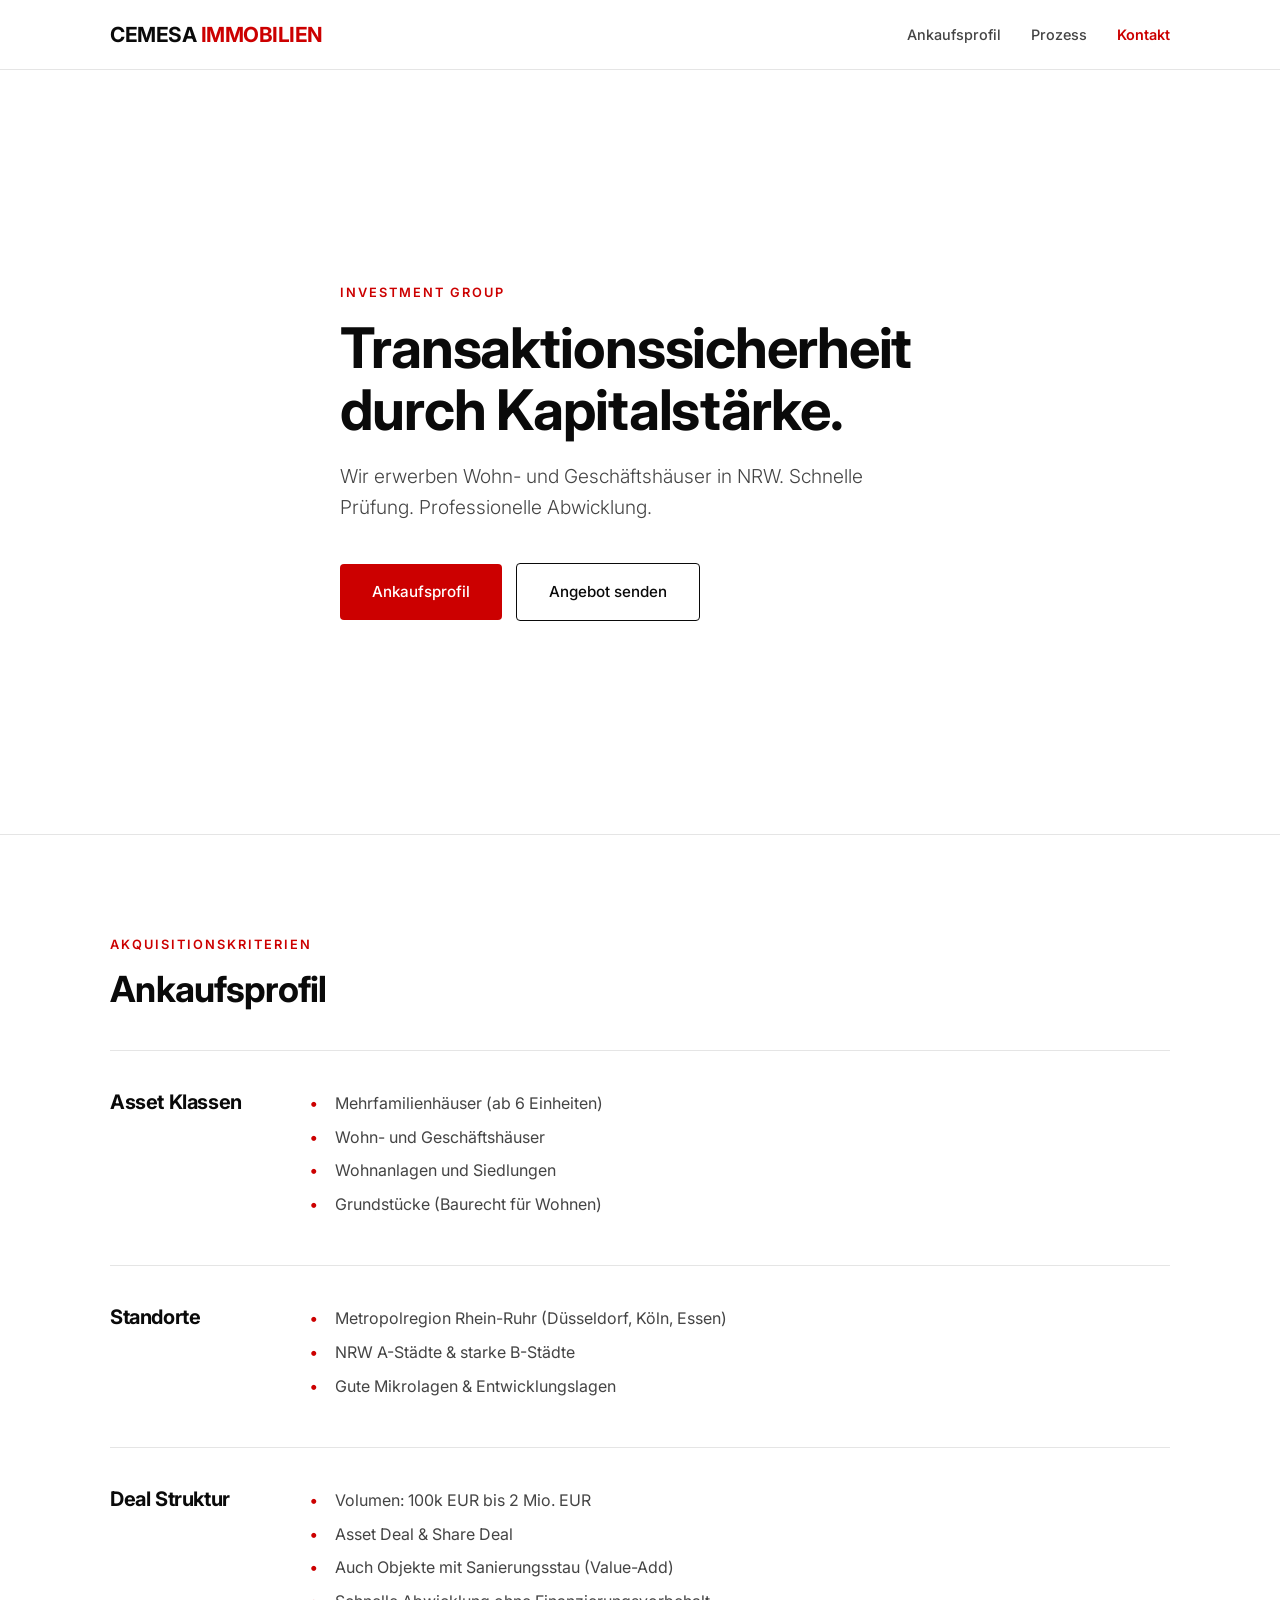
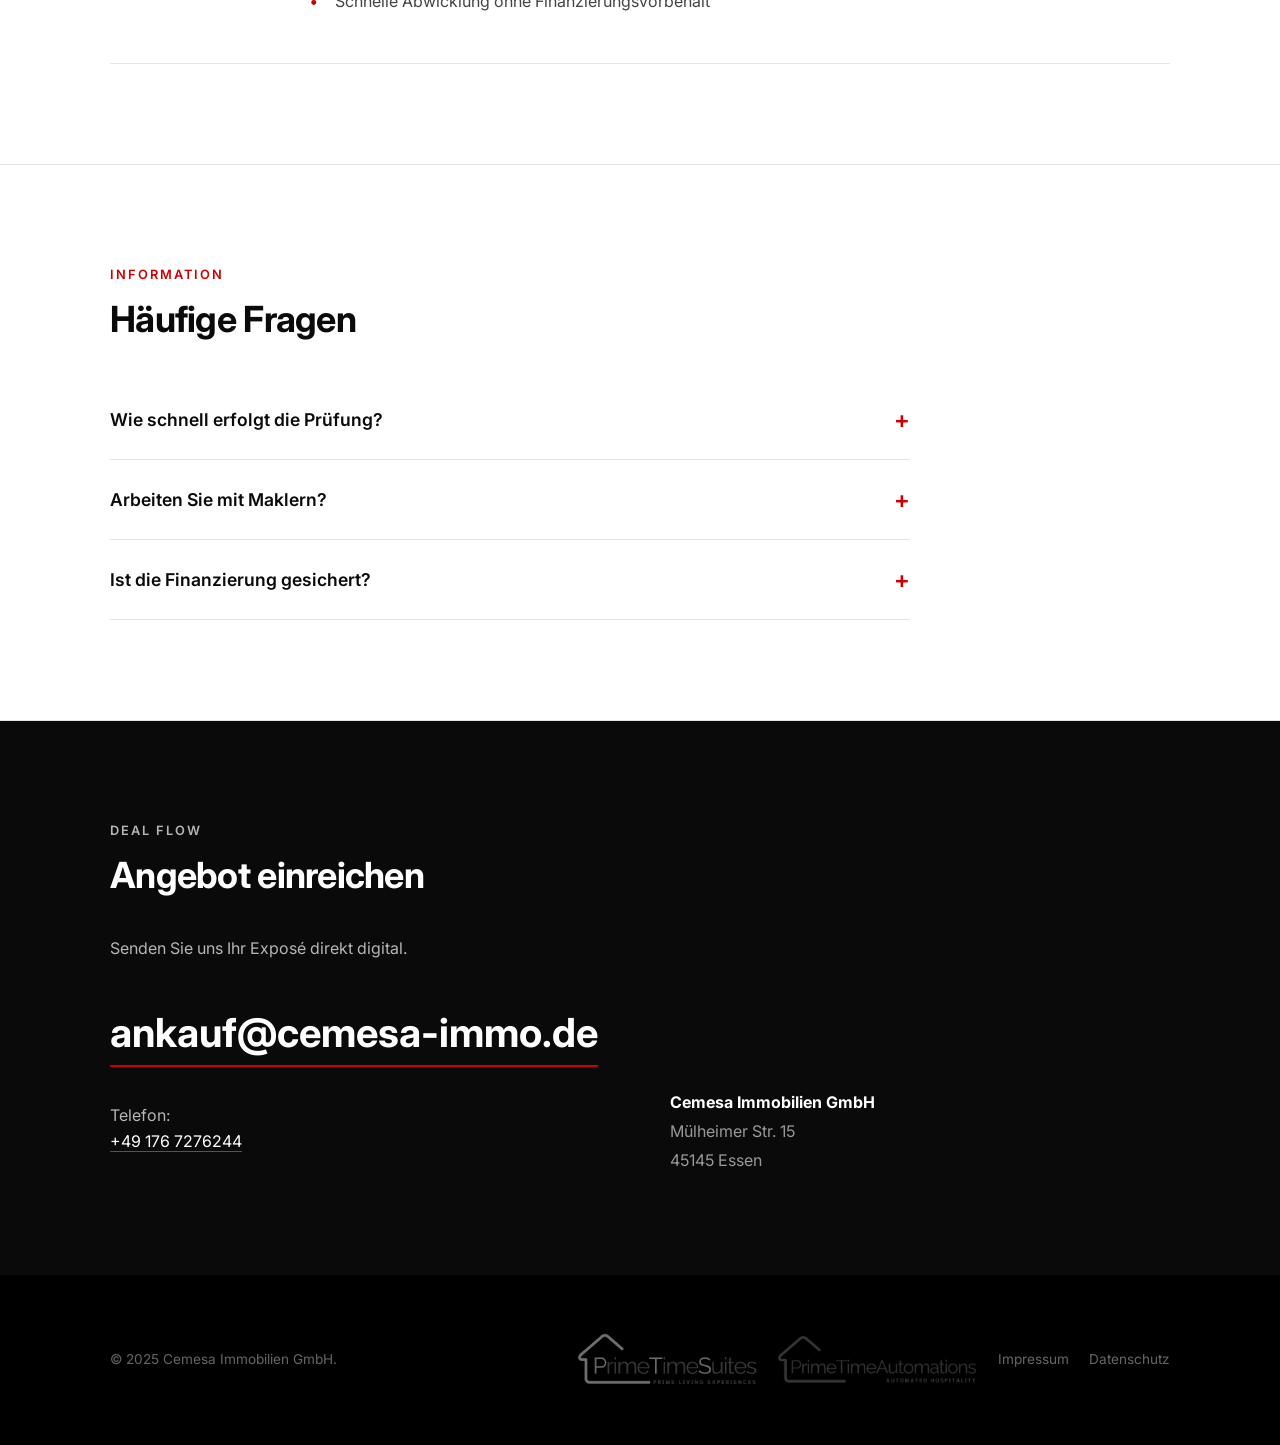
==== index.html @ 1bc2a0cd "Update index.html" ====
<!DOCTYPE html>
<html lang="de">
<head>
    <meta charset="UTF-8">
    <meta name="viewport" content="width=device-width, initial-scale=1.0, maximum-scale=5.0">
    <meta name="description" content="CEMESA Immobilien - Ankauf von Wohn- und Geschäftshäusern in NRW. Kapitalstark und Transaktionssicher.">
    <title>CEMESA Immobilien | Investment & Development</title>
    
    <link href="https://fonts.googleapis.com/css2?family=Inter:wght@300;400;500;600;700&display=swap" rel="stylesheet">

    <link rel="icon" href="data:image/svg+xml,<svg xmlns=%22http://www.w3.org/2000/svg%22 viewBox=%220 0 64 64%22><rect x=%220%22 y=%220%22 width=%2264%22 height=%2264%22 rx=%2212%22 fill=%22%23cc0000%22/><text x=%2250%25%22 y=%2255%25%22 font-family=%22sans-serif%22 font-weight=%22bold%22 font-size=%2240%22 fill=%22white%22 text-anchor=%22middle%22 dominant-baseline=%22middle%22>C</text></svg>">

    <style>
        /* --- 1. VARIABLEN & DESIGN SYSTEM --- */
        :root {
            /* Farben */
            --c-primary: #cc0000;
            --c-primary-dark: #a30000;
            --c-dark: #0a0a0a;
            --c-text: #444444;
            --c-light: #f4f4f5;
            --c-white: #ffffff;
            --c-border: #e5e5e5;

            /* Abstände & Größen */
            --w-container: 1100px;
            --h-header: 70px;
            --p-section: 100px;
            --p-mobile: 60px;
            
            /* Übergänge */
            --trans-std: 0.3s ease;
        }

        /* --- 2. RESET & BASIS --- */
        *, *::before, *::after {
            box-sizing: border-box;
            margin: 0;
            padding: 0;
            -webkit-tap-highlight-color: transparent;
        }

        html {
            scroll-behavior: smooth;
            font-size: 16px;
        }

        body {
            font-family: 'Inter', sans-serif;
            background-color: var(--c-white);
            color: var(--c-dark);
            line-height: 1.6;
            overflow-x: hidden;
            padding-top: var(--h-header);
        }

        a { text-decoration: none; color: inherit; transition: color 0.2s ease; }
        ul { list-style: none; }
        img { max-width: 100%; height: auto; display: block; }
        button { font-family: inherit; cursor: pointer; border: none; background: none; }

        /* --- 3. TYPOGRAFIE --- */
        h1, h2, h3 {
            font-weight: 700;
            line-height: 1.1;
            letter-spacing: -0.02em;
            color: var(--c-dark);
        }

        h1 { font-size: clamp(2.2rem, 5vw, 3.5rem); margin-bottom: 20px; }
        h2 { font-size: clamp(1.8rem, 4vw, 2.25rem); margin-bottom: 40px; }
        h3 { font-size: 1.25rem; margin-bottom: 10px; }

        .subtitle {
            display: block;
            font-size: 0.8rem;
            text-transform: uppercase;
            letter-spacing: 2px;
            color: var(--c-primary);
            font-weight: 600;
            margin-bottom: 15px;
        }

        p { color: var(--c-text); margin-bottom: 20px; }

        .text-highlight { color: var(--c-primary); }
        .text-white { color: var(--c-white) !important; }
        .text-dim { color: rgba(255,255,255,0.7); }

        /* --- 4. BUTTONS --- */
        .btn {
            display: inline-flex;
            justify-content: center;
            align-items: center;
            padding: 16px 32px;
            background-color: var(--c-primary);
            color: var(--c-white);
            font-weight: 500;
            font-size: 0.95rem;
            border-radius: 4px;
            transition: background var(--trans-std), transform 0.2s;
        }

        .btn:hover { background-color: var(--c-primary-dark); transform: translateY(-2px); }

        .btn-outline {
            background-color: transparent;
            border: 1px solid var(--c-dark);
            color: var(--c-dark);
            margin-left: 10px;
        }

        .btn-outline:hover { background-color: var(--c-dark); color: var(--c-white); }

        /* --- 5. LAYOUT --- */
        .container {
            max-width: var(--w-container);
            margin: 0 auto;
            padding: 0 20px;
        }

        section {
            padding: var(--p-section) 0;
            border-bottom: 1px solid var(--c-border);
        }

        /* --- 6. HEADER & NAV --- */
        header {
            position: fixed;
            top: 0; left: 0; right: 0;
            height: var(--h-header);
            background: rgba(255, 255, 255, 0.95);
            backdrop-filter: blur(10px);
            border-bottom: 1px solid var(--c-border);
            z-index: 1000;
            display: flex;
            align-items: center;
        }

        .nav-wrapper {
            display: flex;
            justify-content: space-between;
            align-items: center;
            width: 100%;
        }

        .logo {
            font-size: 1.3rem;
            font-weight: 700;
            letter-spacing: -0.5px;
            white-space: nowrap;
        }

        /* Desktop Nav */
        .desktop-nav ul { display: flex; gap: 30px; }
        .desktop-nav a { font-size: 0.9rem; font-weight: 500; color: var(--c-text); }
        .desktop-nav a:hover, .desktop-nav a.active-link { color: var(--c-primary); }
        .nav-cta { color: var(--c-primary) !important; font-weight: 600 !important; }

        /* Mobile Menu Button */
        .hamburger {
            display: none;
            flex-direction: column;
            cursor: pointer;
            gap: 5px;
            z-index: 1100;
        }
        .hamburger span {
            width: 25px;
            height: 2px;
            background-color: var(--c-dark);
            transition: var(--trans-std);
        }

        /* Mobile Nav Menu Overlay */
        .mobile-nav {
            position: fixed;
            top: 0; left: 0; width: 100%; height: 100vh;
            background: var(--c-white);
            z-index: 1050;
            display: flex;
            flex-direction: column;
            justify-content: center;
            align-items: center;
            opacity: 0;
            pointer-events: none;
            transition: opacity var(--trans-std);
        }
        .mobile-nav.is-open { opacity: 1; pointer-events: all; }
        .mobile-nav ul { text-align: center; display: flex; flex-direction: column; gap: 30px; }
        .mobile-nav a { font-size: 1.5rem; font-weight: 600; color: var(--c-dark); }

        /* Hamburger Animation */
        body.nav-open .hamburger span:nth-child(1) { transform: rotate(45deg) translate(5px, 5px); }
        body.nav-open .hamburger span:nth-child(2) { opacity: 0; }
        body.nav-open .hamburger span:nth-child(3) { transform: rotate(-45deg) translate(5px, -5px); }

        /* --- 7. HERO SECTION --- */
        #home {
            min-height: 85vh;
            display: flex;
            align-items: center;
            background: linear-gradient(to right, #ffffff 30%, rgba(255,255,255,0.7) 100%),
                        url('https://images.unsplash.com/photo-1486406146926-c627a92ad1ab?ixlib=rb-1.2.1&auto=format&fit=crop&w=1950&q=80');
            background-size: cover;
            background-position: center;
        }
        .hero-text { max-width: 600px; position: relative; z-index: 2; }
        .hero-lead { font-size: 1.2rem; font-weight: 300; line-height: 1.6; margin-bottom: 40px; }

        /* --- 8. ANKAUFSPROFIL --- */
        .criteria-list { border-top: 1px solid var(--c-border); margin-top: 40px; }

        .criteria-item {
            display: grid;
            grid-template-columns: 200px 1fr;
            padding: 40px 0;
            border-bottom: 1px solid var(--c-border);
            transition: background 0.3s;
        }
        .criteria-item:hover { background-color: #fafafa; }
        
        .criteria-content ul li { position: relative; padding-left: 25px; margin-bottom: 8px; color: var(--c-text); }
        .criteria-content ul li::before {
            content: '•'; color: var(--c-primary);
            position: absolute; left: 0; font-weight: bold;
        }

        /* --- 9. FAQ --- */
        .faq-wrapper { max-width: 800px; }
        .faq-item { border-bottom: 1px solid var(--c-border); }

        .faq-trigger {
            width: 100%; text-align: left; padding: 25px 0;
            font-size: 1.1rem; font-weight: 600; color: var(--c-dark);
            display: flex; justify-content: space-between; align-items: center;
        }
        .faq-trigger:hover { color: var(--c-primary); }
        
        .faq-icon { font-size: 1.5rem; color: var(--c-primary); transition: transform 0.3s ease; }
        .faq-item.active .faq-icon { transform: rotate(45deg); }
        
        .faq-answer {
            max-height: 0; overflow: hidden;
            transition: max-height 0.3s cubic-bezier(0.4, 0, 0.2, 1);
        }
        .faq-answer p { padding-bottom: 25px; margin: 0; opacity: 0.8; }

        /* --- 10. KONTAKT --- */
        #kontakt { background-color: var(--c-dark); color: var(--c-white); border: none; }
        
        .contact-grid {
            display: grid;
            grid-template-columns: 1fr 1fr;
            gap: 60px;
        }

        .big-mail {
            font-size: clamp(1.2rem, 5vw, 2.5rem);
            font-weight: 700;
            color: var(--c-white);
            border-bottom: 2px solid var(--c-primary);
            display: inline-block;
            margin: 20px 0;
            white-space: nowrap;
            text-decoration: none;
        }
        .big-mail:hover { color: var(--c-primary); border-color: var(--c-white); }
        
        .phone-link { color: var(--c-white); border-bottom: 1px solid rgba(255,255,255,0.3); }
        .address-box { color: #999; font-size: 1rem; line-height: 1.8; }

        /* --- 11. FOOTER --- */
        footer {
            background-color: #000;
            color: #666;
            padding: 40px 0;
            font-size: 0.85rem;
        }
.footer-links {
            display: flex;
            align-items: center; /* Das zentriert alles vertikal perfekt */
        }
        .footer-content { display: flex; justify-content: space-between; align-items: center; flex-wrap: wrap; gap: 20px;}
        
        /* Styling für Footer Links und Text */
        .footer-links a, 
        .footer-links span { 
            margin-left: 20px; 
            cursor: pointer; 
            transition: 0.2s; 
            color: #666;
            text-decoration: none;
            display: inline-flex;
            align-items: center;
        }
        
        .footer-links a:hover, 
        .footer-links span:hover { color: var(--c-white); }

        /* NEU: Styling für Footer Logos */
        .footer-logo {
            height: 50px; /* Höhe anpassen je nach Logo */
            width: auto;
            vertical-align: middle;
            /* Macht die Logos standardmäßig grau und etwas dunkler */
            filter: grayscale(1) brightness(0.7);
            transition: var(--trans-std);
        }

        /* Beim Hover über den Link wird das Logo weiß/farbig */
        .footer-links a:hover .footer-logo {
            filter: grayscale(0) brightness(1);
        }


        /* --- 12. MODALS --- */
        .modal {
            position: fixed; top: 0; left: 0; width: 100%; height: 100%;
            background: rgba(0,0,0,0.6); backdrop-filter: blur(5px);
            z-index: 2000; display: none; opacity: 0; transition: opacity 0.3s;
            justify-content: center; align-items: center; padding: 20px;
        }
        .modal.open { display: flex; opacity: 1; }

        .modal-box {
            background: #fff; width: 100%; max-width: 600px;
            padding: 40px; border-top: 4px solid var(--c-primary);
            position: relative; max-height: 90vh; overflow-y: auto;
            box-shadow: 0 20px 60px rgba(0,0,0,0.3);
            border-radius: 4px;
        }

        .close-modal {
            position: absolute; top: 15px; right: 20px;
            font-size: 2rem; cursor: pointer; color: var(--c-primary);
            line-height: 1;
        }

        /* --- 13. MOBILE RESPONSIVENESS --- */
        @media (max-width: 768px) {
            section { padding: var(--p-mobile) 0; }

            .desktop-nav { display: none; }
            .hamburger { display: flex; }

            #home {
                background: linear-gradient(to bottom, rgba(255,255,255,0.95) 0%, rgba(255,255,255,0.85) 100%),
                            url('https://images.unsplash.com/photo-1486406146926-c627a92ad1ab?ixlib=rb-1.2.1&auto=format&fit=crop&w=1000&q=80');
                background-position: center center;
                text-align: left;
                padding-top: 40px;
            }

            .hero-btns {
                display: flex;
                flex-direction: column;
                gap: 15px;
                width: 100%;
            }
            .btn, .btn-outline { width: 100%; margin: 0; }

            .criteria-item {
                grid-template-columns: 1fr;
                gap: 15px;
                padding: 30px 0;
            }
            .criteria-item h3 {
                border-left: 3px solid var(--c-primary);
                padding-left: 12px;
                color: var(--c-primary-dark);
            }

            .contact-grid { grid-template-columns: 1fr; gap: 40px; }
            .address-box { margin-top: 20px; }

            .footer-content { flex-direction: column; text-align: center; }
            .footer-links a, 
            .footer-links span { margin: 10px; } /* Etwas mehr Abstand auf Mobile */
        }
    </style>
</head>
<body>

    <header>
        <div class="container nav-wrapper">
            <div class="logo">CEMESA <span class="text-highlight">IMMOBILIEN</span></div>
            
            <nav class="desktop-nav">
                <ul>
                    <li><a href="#ankauf">Ankaufsprofil</a></li>
                    <li><a href="#faq">Prozess</a></li>
                    <li><a href="#kontakt" class="nav-cta">Kontakt</a></li>
                </ul>
            </nav>

            <button class="hamburger" aria-label="Menü öffnen" onclick="toggleMenu()">
                <span></span>
                <span></span>
                <span></span>
            </button>
        </div>
    </header>

    <div class="mobile-nav" id="mobileNav">
        <ul>
            <li><a href="#ankauf" onclick="toggleMenu()">Ankaufsprofil</a></li>
            <li><a href="#faq" onclick="toggleMenu()">Prozess</a></li>
            <li><a href="#kontakt" onclick="toggleMenu()" style="color:var(--c-primary)">Kontakt</a></li>
        </ul>
    </div>

    <section id="home">
        <div class="container">
            <div class="hero-text">
                <span class="subtitle">Investment Group</span>
                <h1>Transaktionssicherheit durch Kapitalstärke.</h1>
                <p class="hero-lead">
                    Wir erwerben Wohn- und Geschäftshäuser in NRW.
                    Schnelle Prüfung. Professionelle Abwicklung.
                </p>
                <div class="hero-btns">
                    <a href="#ankauf" class="btn">Ankaufsprofil</a>
                    <a href="#kontakt" class="btn btn-outline">Angebot senden</a>
                </div>
            </div>
        </div>
    </section>

    <section id="ankauf">
        <div class="container">
            <span class="subtitle">Akquisitionskriterien</span>
            <h2>Ankaufsprofil</h2>

            <div class="criteria-list">
                <div class="criteria-item">
                    <h3>Asset Klassen</h3>
                    <div class="criteria-content">
                        <ul>
                            <li>Mehrfamilienhäuser (ab 6 Einheiten)</li>
                            <li>Wohn- und Geschäftshäuser</li>
                            <li>Wohnanlagen und Siedlungen</li>
                            <li>Grundstücke (Baurecht für Wohnen)</li>
                        </ul>
                    </div>
                </div>

                <div class="criteria-item">
                    <h3>Standorte</h3>
                    <div class="criteria-content">
                        <ul>
                            <li>Metropolregion Rhein-Ruhr (Düsseldorf, Köln, Essen)</li>
                            <li>NRW A-Städte & starke B-Städte</li>
                            <li>Gute Mikrolagen & Entwicklungslagen</li>
                        </ul>
                    </div>
                </div>

                <div class="criteria-item">
                    <h3>Deal Struktur</h3>
                    <div class="criteria-content">
                        <ul>
                            <li>Volumen: 100k EUR bis 2 Mio. EUR</li>
                            <li>Asset Deal & Share Deal</li>
                            <li>Auch Objekte mit Sanierungsstau (Value-Add)</li>
                            <li>Schnelle Abwicklung ohne Finanzierungsvorbehalt</li>
                        </ul>
                    </div>
                </div>
            </div>
        </div>
    </section>

    <section id="faq">
        <div class="container">
            <span class="subtitle">Information</span>
            <h2>Häufige Fragen</h2>

            <div class="faq-wrapper">
                <div class="faq-item">
                    <button class="faq-trigger">
                        Wie schnell erfolgt die Prüfung?
                        <span class="faq-icon">+</span>
                    </button>
                    <div class="faq-answer">
                        <p>Wir geben in der Regel eine erste qualifizierte Rückmeldung oder Indikation innerhalb von 48 Stunden nach Eingang der Basisunterlagen (z. B. Mieterliste, Flurkarte, Fotos).</p>
                    </div>
                </div>

                <div class="faq-item">
                    <button class="faq-trigger">
                        Arbeiten Sie mit Maklern?
                        <span class="faq-icon">+</span>
                    </button>
                    <div class="faq-answer">
                        <p>Ja. Wir arbeiten partnerschaftlich mit Maklern zusammen. Bei erfolgreichem Abschluss honorieren wir Angebote marktüblich und gewährleisten Kundenschutz.</p>
                    </div>
                </div>

                <div class="faq-item">
                    <button class="faq-trigger">
                        Ist die Finanzierung gesichert?
                        <span class="faq-icon">+</span>
                    </button>
                    <div class="faq-answer">
                        <p>Dank klarer Struktur und solider Kapitalbasis schließen wir Kaufverträge in der Regel ohne Finanzierungsvorbehalt.</p>
                    </div>
                </div>
            </div>
        </div>
    </section>

    <section id="kontakt">
        <div class="container">
            <div class="contact-grid">
                <div>
                    <span class="subtitle text-dim">Deal Flow</span>
                    <h2 class="text-white">Angebot einreichen</h2>
                    <p class="text-dim">Senden Sie uns Ihr Exposé direkt digital.</p>

                    <a href="mailto:ankauf@cemesa-immo.de" class="big-mail">ankauf@cemesa-immo.de</a>

                    <p class="text-dim" style="margin-top:16px;">
                        Telefon: <br>
                        <a href="tel:+491767276244" class="phone-link">+49 176 7276244</a>
                    </p>
                </div>

                <div style="align-self: end;">
                    <div class="address-box">
                        <strong class="text-white">Cemesa Immobilien GmbH</strong><br>
                        Mülheimer Str. 15<br>
                        45145 Essen<br>
                    </div>
                </div>
            </div>
        </div>
    </section>

    <footer>
        <div class="container footer-content">
            <div>&copy; 2025 Cemesa Immobilien GmbH.</div>
            
            <div class="footer-links">
                
                <a href="https://primetimesuites.de" target="_blank">
                    <img src="logo-suites.png" 
                         alt="Suites" 
                         class="footer-logo" 
                         style="height: 90px;"> 
                </a>

                <a href="https://primetimeautomations.de" target="_blank">
                    <img src="logo-automations.png" 
                         alt="Automations" 
                         class="footer-logo" 
                         style="height: 50px;"> 
                </a>
                
                <span onclick="openModal('impressum')">Impressum</span>
                <span onclick="openModal('datenschutz')">Datenschutz</span>
            </div>
            </div>
    </footer>

    <div id="modal-impressum" class="modal">
        <div class="modal-box">
            <span class="close-modal" onclick="closeModal('impressum')">&times;</span>
            <h3>Impressum</h3>
            <br>
            <p>
                <strong>Cemesa Immobilien GmbH</strong><br>
                Mülheimer Str. 15<br>
                45145 Essen<br><br>
                Telefon: +49 176 7276244<br>
                E-Mail: ankauf@cemesa-immo.de<br><br>
                Vertretungsberechtigt: Mert Gülmez<br>
                Registergericht: Amtsgericht Essen<br>
                Handelsregister: HRB 37507<br>
                USt-IdNr.: nicht vorhanden
            </p>
        </div>
    </div>

    <div id="modal-datenschutz" class="modal">
        <div class="modal-box">
            <span class="close-modal" onclick="closeModal('datenschutz')">&times;</span>
            <h3>Datenschutz</h3>
            <br>
            <p>
                Diese Webseite dient als Visitenkarte. Es werden keine Cookies oder Tracking-Tools eingesetzt.
                Wenn Sie uns per E-Mail kontaktieren, verarbeiten wir Ihre Angaben ausschließlich zur Bearbeitung Ihrer Anfrage.
                Kontakt: ankauf@cemesa-immo.de
            </p>
        </div>
    </div>

    <script>
        function toggleMenu() {
            const nav = document.getElementById('mobileNav');
            const body = document.body;
            nav.classList.toggle('is-open');
            body.classList.toggle('nav-open');
            if(nav.classList.contains('is-open')) {
                body.style.overflow = 'hidden';
            } else {
                body.style.overflow = 'auto';
            }
        }

        const faqItems = document.querySelectorAll('.faq-item');
        faqItems.forEach(item => {
            const trigger = item.querySelector('.faq-trigger');
            const answer = item.querySelector('.faq-answer');

            trigger.addEventListener('click', () => {
                const isActive = item.classList.contains('active');
                faqItems.forEach(i => {
                    i.classList.remove('active');
                    i.querySelector('.faq-answer').style.maxHeight = null;
                });
                if (!isActive) {
                    item.classList.add('active');
                    answer.style.maxHeight = answer.scrollHeight + "px";
                }
            });
        });

        function openModal(id) {
            document.getElementById('modal-' + id).classList.add('open');
            document.body.style.overflow = 'hidden';
        }

        function closeModal(id) {
            document.getElementById('modal-' + id).classList.remove('open');
            document.body.style.overflow = 'auto';
        }

        window.onclick = function(e) {
            if (e.target.classList.contains('modal')) {
                e.target.classList.remove('open');
                document.body.style.overflow = 'auto';
            }
        }
    </script>
</body>
</html>
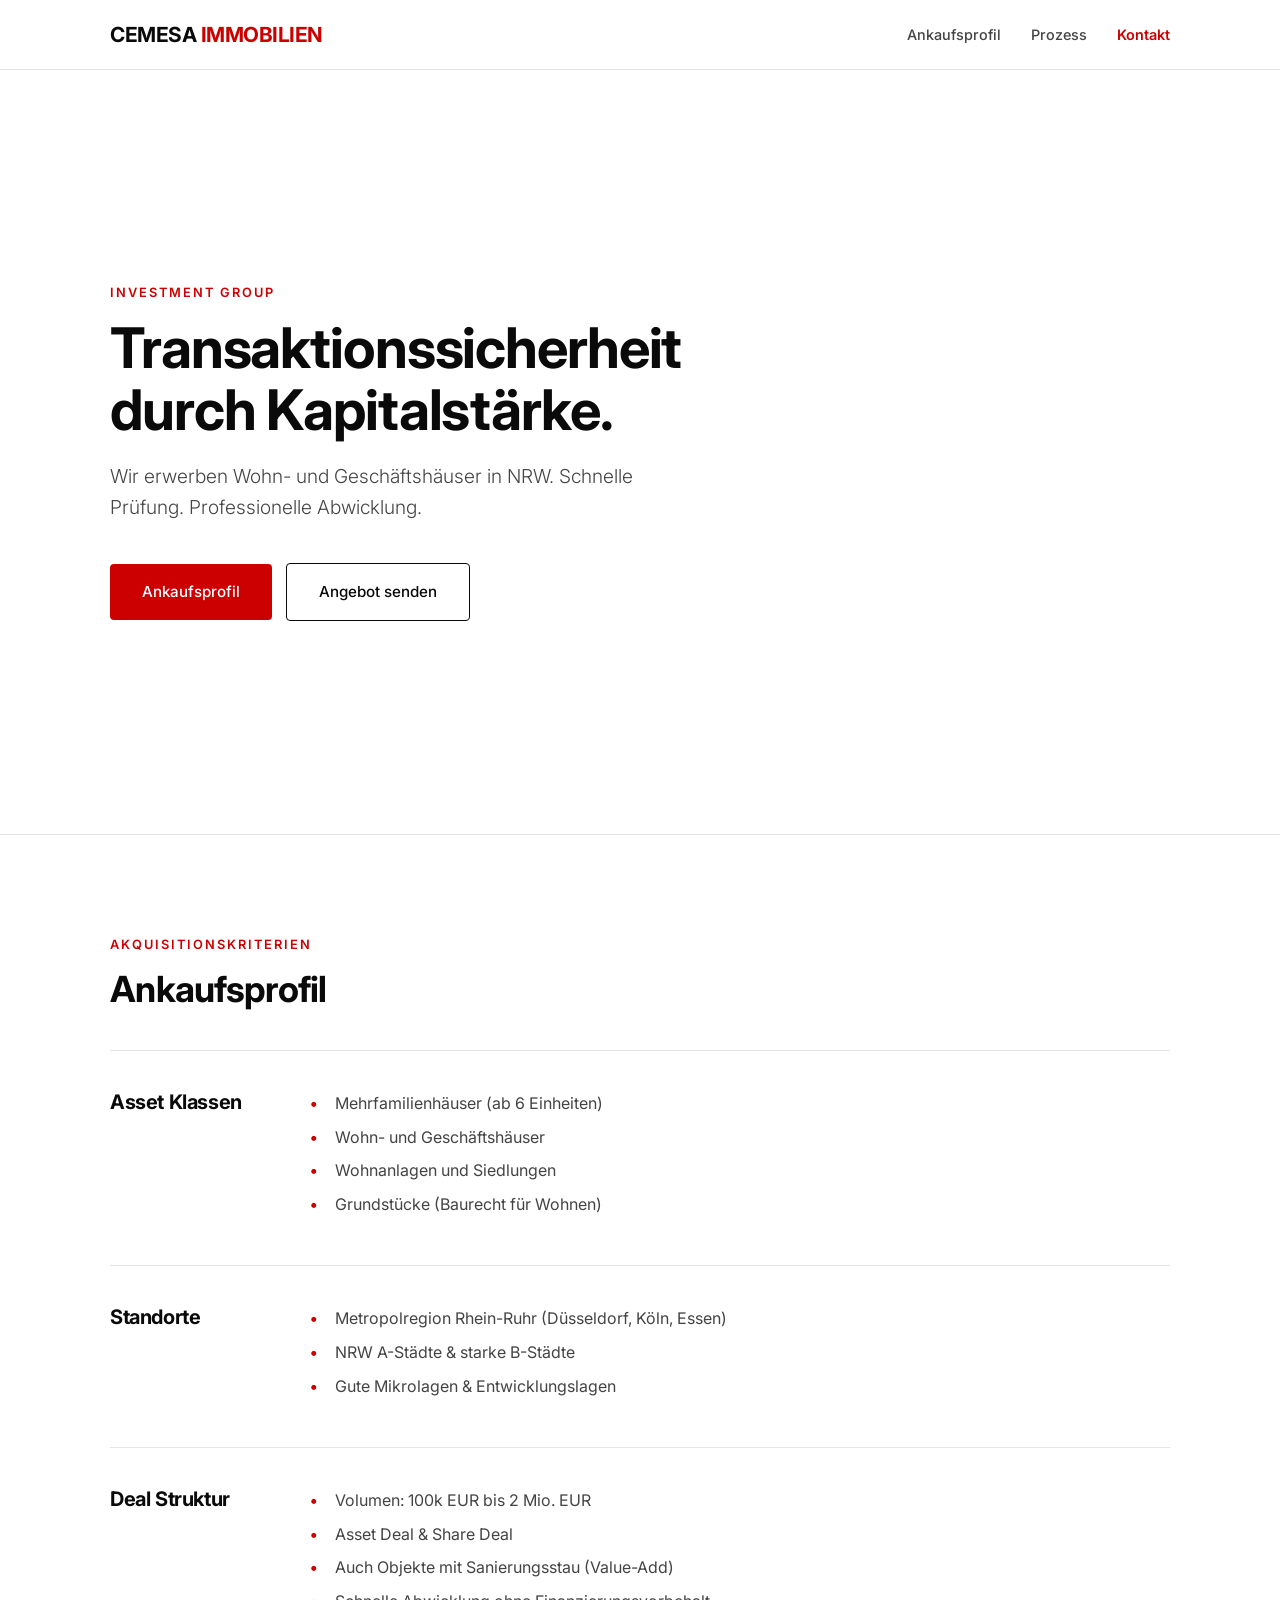
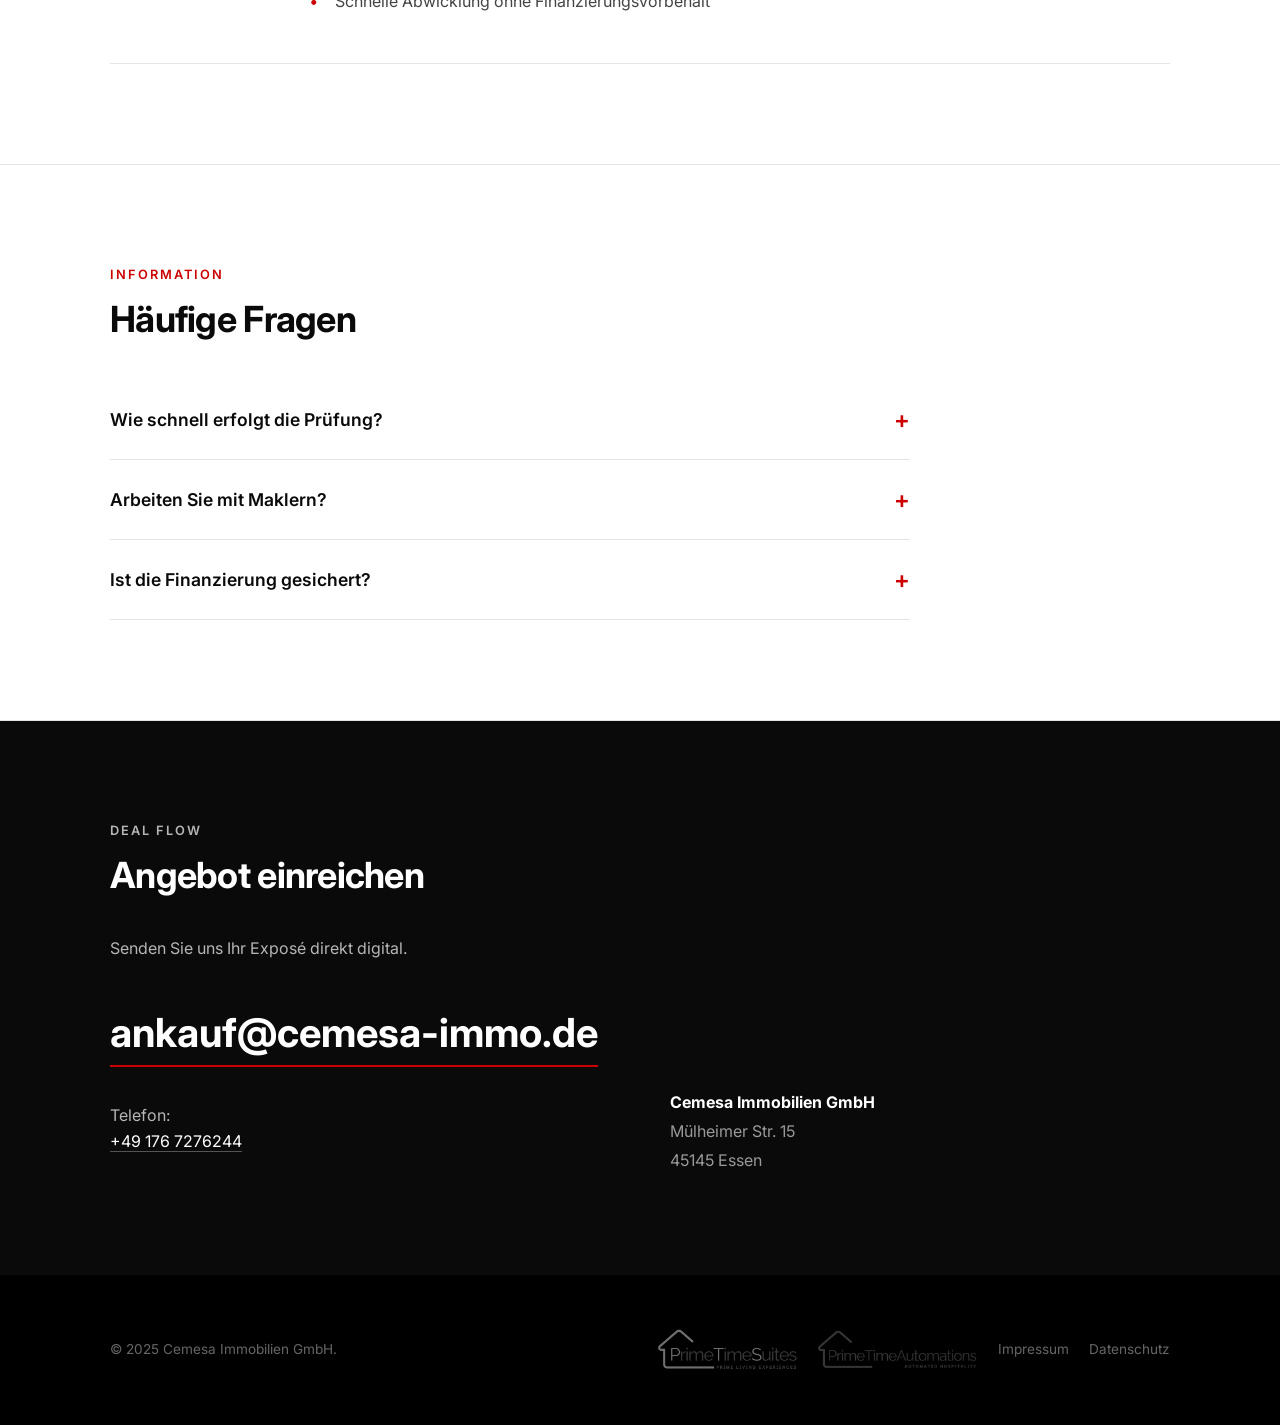
==== commit ed9ff63d: "Update index.html" ====
--- a/index.html
+++ b/index.html
@@ -13,7 +13,6 @@
     <style>
         /* --- 1. VARIABLEN & DESIGN SYSTEM --- */
         :root {
-            /* Farben */
             --c-primary: #cc0000;
             --c-primary-dark: #a30000;
             --c-dark: #0a0a0a;
@@ -22,13 +21,11 @@
             --c-white: #ffffff;
             --c-border: #e5e5e5;
 
-            /* Abstände & Größen */
             --w-container: 1100px;
             --h-header: 70px;
             --p-section: 100px;
             --p-mobile: 60px;
             
-            /* Übergänge */
             --trans-std: 0.3s ease;
         }
 
@@ -43,6 +40,7 @@
         html {
             scroll-behavior: smooth;
             font-size: 16px;
+            overflow-x: hidden;
         }
 
         body {
@@ -52,6 +50,7 @@
             line-height: 1.6;
             overflow-x: hidden;
             padding-top: var(--h-header);
+            width: 100%;
         }
 
         a { text-decoration: none; color: inherit; transition: color 0.2s ease; }
@@ -67,7 +66,7 @@
             color: var(--c-dark);
         }
 
-        h1 { font-size: clamp(2.2rem, 5vw, 3.5rem); margin-bottom: 20px; }
+        h1 { font-size: clamp(1.8rem, 5vw, 3.5rem); margin-bottom: 20px; }
         h2 { font-size: clamp(1.8rem, 4vw, 2.25rem); margin-bottom: 40px; }
         h3 { font-size: 1.25rem; margin-bottom: 10px; }
 
@@ -117,11 +116,13 @@
             max-width: var(--w-container);
             margin: 0 auto;
             padding: 0 20px;
+            width: 100%;
         }
 
         section {
             padding: var(--p-section) 0;
             border-bottom: 1px solid var(--c-border);
+            width: 100%;
         }
 
         /* --- 6. HEADER & NAV --- */
@@ -190,7 +191,6 @@
         .mobile-nav ul { text-align: center; display: flex; flex-direction: column; gap: 30px; }
         .mobile-nav a { font-size: 1.5rem; font-weight: 600; color: var(--c-dark); }
 
-        /* Hamburger Animation */
         body.nav-open .hamburger span:nth-child(1) { transform: rotate(45deg) translate(5px, 5px); }
         body.nav-open .hamburger span:nth-child(2) { opacity: 0; }
         body.nav-open .hamburger span:nth-child(3) { transform: rotate(-45deg) translate(5px, -5px); }
@@ -256,14 +256,15 @@
         }
 
         .big-mail {
-            font-size: clamp(1.2rem, 5vw, 2.5rem);
+            font-size: clamp(1rem, 5vw, 2.5rem);
             font-weight: 700;
             color: var(--c-white);
             border-bottom: 2px solid var(--c-primary);
             display: inline-block;
             margin: 20px 0;
-            white-space: nowrap;
             text-decoration: none;
+            word-wrap: break-word;
+            max-width: 100%;
         }
         .big-mail:hover { color: var(--c-primary); border-color: var(--c-white); }
         
@@ -276,17 +277,20 @@
             color: #666;
             padding: 40px 0;
             font-size: 0.85rem;
-        }
-.footer-links {
+            width: 100%;
+        }
+
+        .footer-content { display: flex; justify-content: space-between; align-items: center; flex-wrap: wrap; gap: 20px;}
+        
+        .footer-links {
             display: flex;
-            align-items: center; /* Das zentriert alles vertikal perfekt */
-        }
-        .footer-content { display: flex; justify-content: space-between; align-items: center; flex-wrap: wrap; gap: 20px;}
-        
-        /* Styling für Footer Links und Text */
+            align-items: center; 
+            flex-wrap: wrap;
+            gap: 20px;
+        }
+        
         .footer-links a, 
         .footer-links span { 
-            margin-left: 20px; 
             cursor: pointer; 
             transition: 0.2s; 
             color: #666;
@@ -298,21 +302,20 @@
         .footer-links a:hover, 
         .footer-links span:hover { color: var(--c-white); }
 
-        /* NEU: Styling für Footer Logos */
+        /* CSS CHANGE: Keine feste Höhe mehr, nur noch Auto-Width gegen Verzerrung */
         .footer-logo {
-            height: 50px; /* Höhe anpassen je nach Logo */
+            /* height: ...px; <-- HIER NICHTS FESTLEGEN */
             width: auto;
+            max-width: 100%;
+            object-fit: contain;
             vertical-align: middle;
-            /* Macht die Logos standardmäßig grau und etwas dunkler */
             filter: grayscale(1) brightness(0.7);
             transition: var(--trans-std);
         }
 
-        /* Beim Hover über den Link wird das Logo weiß/farbig */
         .footer-links a:hover .footer-logo {
             filter: grayscale(0) brightness(1);
         }
-
 
         /* --- 12. MODALS --- */
         .modal {
@@ -375,8 +378,13 @@
             .address-box { margin-top: 20px; }
 
             .footer-content { flex-direction: column; text-align: center; }
-            .footer-links a, 
-            .footer-links span { margin: 10px; } /* Etwas mehr Abstand auf Mobile */
+            
+            .footer-links {
+                justify-content: center;
+                flex-direction: column;
+                gap: 25px;
+                margin-top: 20px;
+            }
         }
     </style>
 </head>
@@ -547,20 +555,18 @@
                     <img src="logo-suites.png" 
                          alt="Suites" 
                          class="footer-logo" 
-                         style="height: 90px;"> 
-                </a>
+                         style="height: 70px;"> </a>
 
                 <a href="https://primetimeautomations.de" target="_blank">
                     <img src="logo-automations.png" 
                          alt="Automations" 
                          class="footer-logo" 
-                         style="height: 50px;"> 
-                </a>
+                         style="height: 40px;"> </a>
                 
                 <span onclick="openModal('impressum')">Impressum</span>
                 <span onclick="openModal('datenschutz')">Datenschutz</span>
             </div>
-            </div>
+        </div>
     </footer>
 
     <div id="modal-impressum" class="modal">
@@ -645,4 +651,3 @@
     </script>
 </body>
 </html>
-
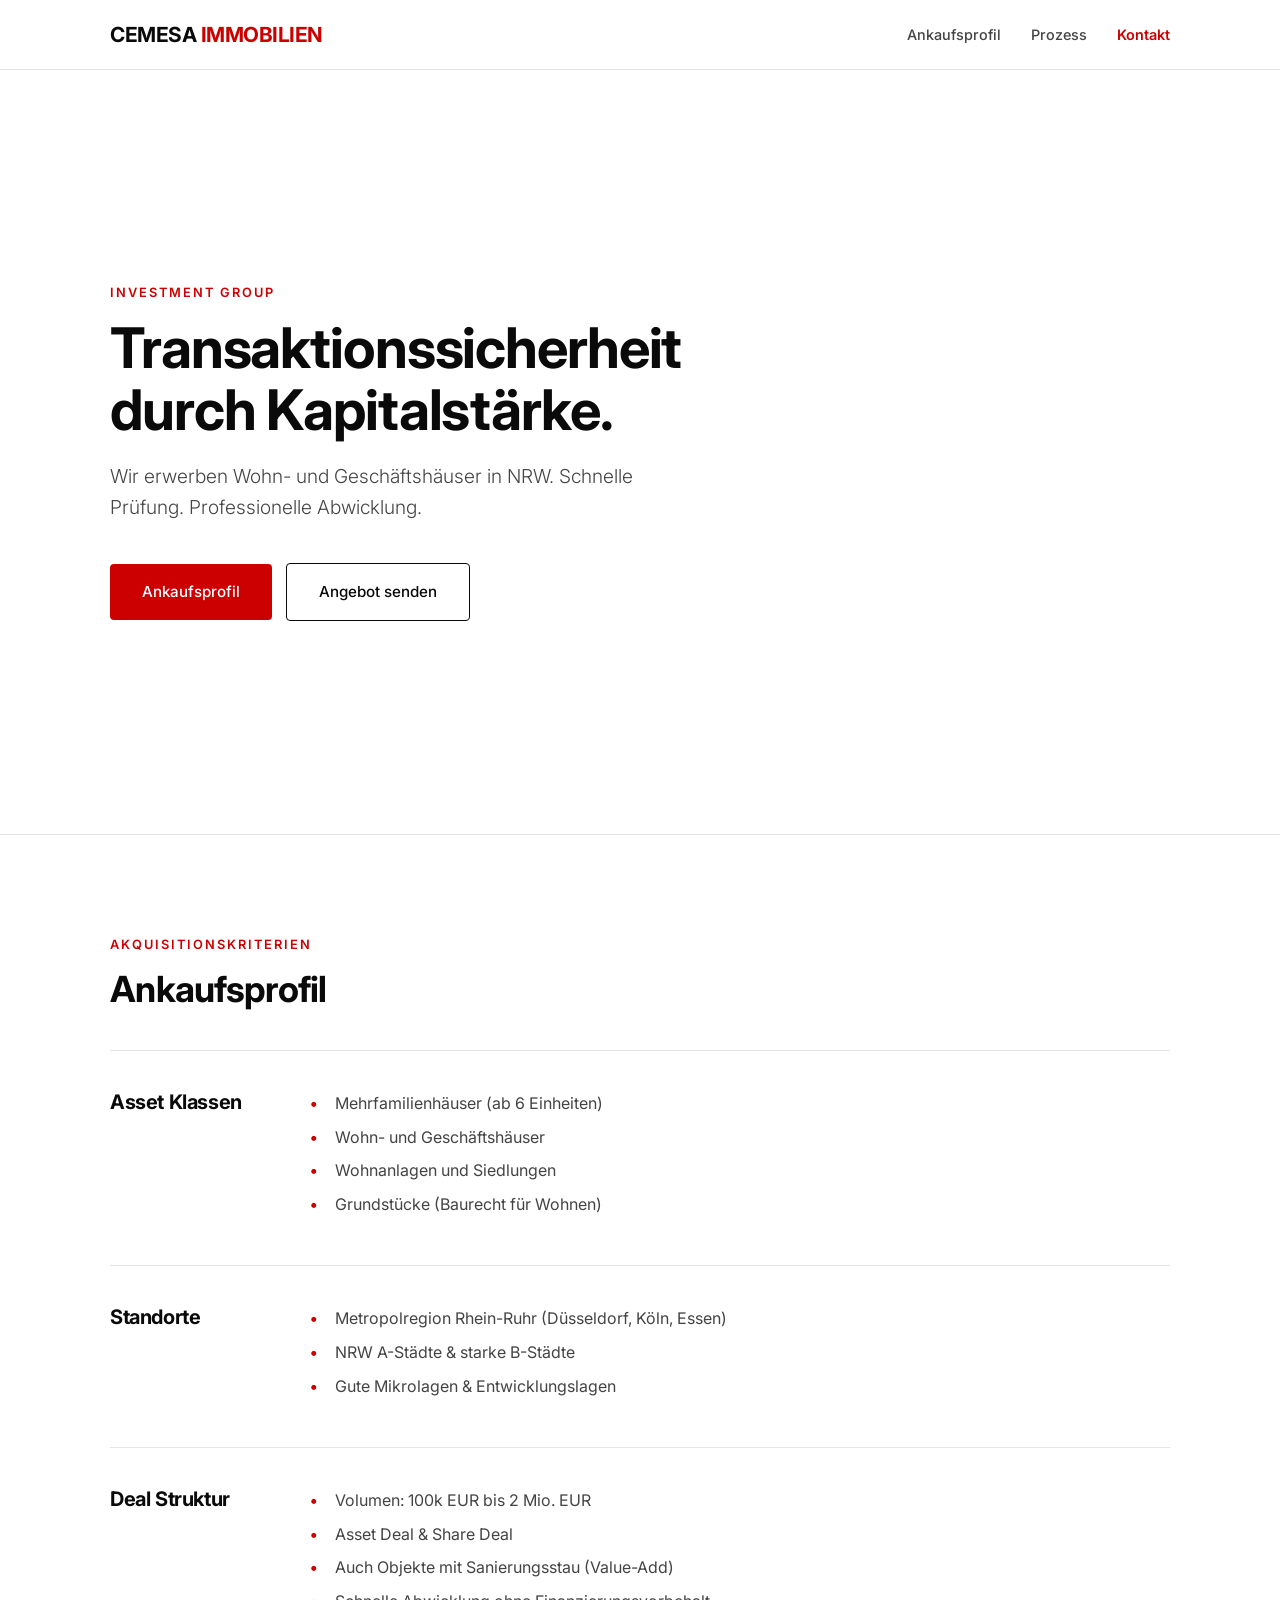
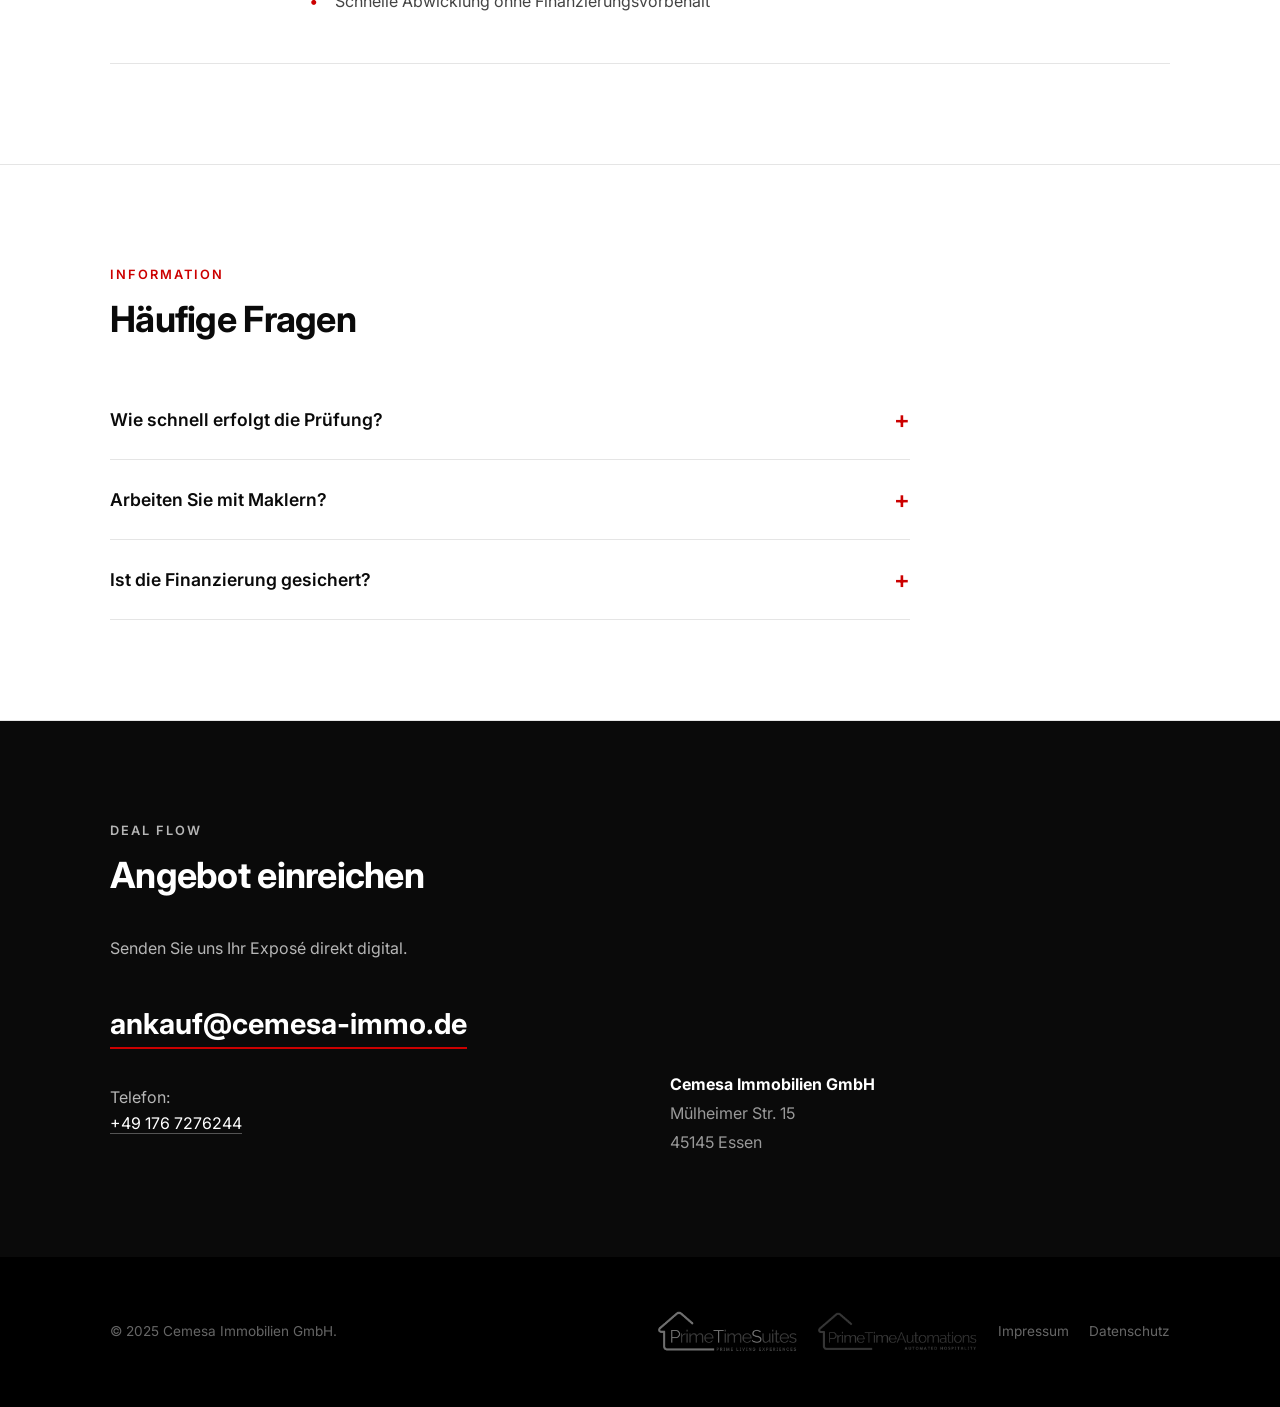
==== commit 8c5cf9b2: "Update index.html" ====
--- a/index.html
+++ b/index.html
@@ -256,7 +256,7 @@
         }
 
         .big-mail {
-            font-size: clamp(1rem, 5vw, 2.5rem);
+            font-size: clamp(1rem, 5vw, 1.8rem);
             font-weight: 700;
             color: var(--c-white);
             border-bottom: 2px solid var(--c-primary);
@@ -651,3 +651,4 @@
     </script>
 </body>
 </html>
+
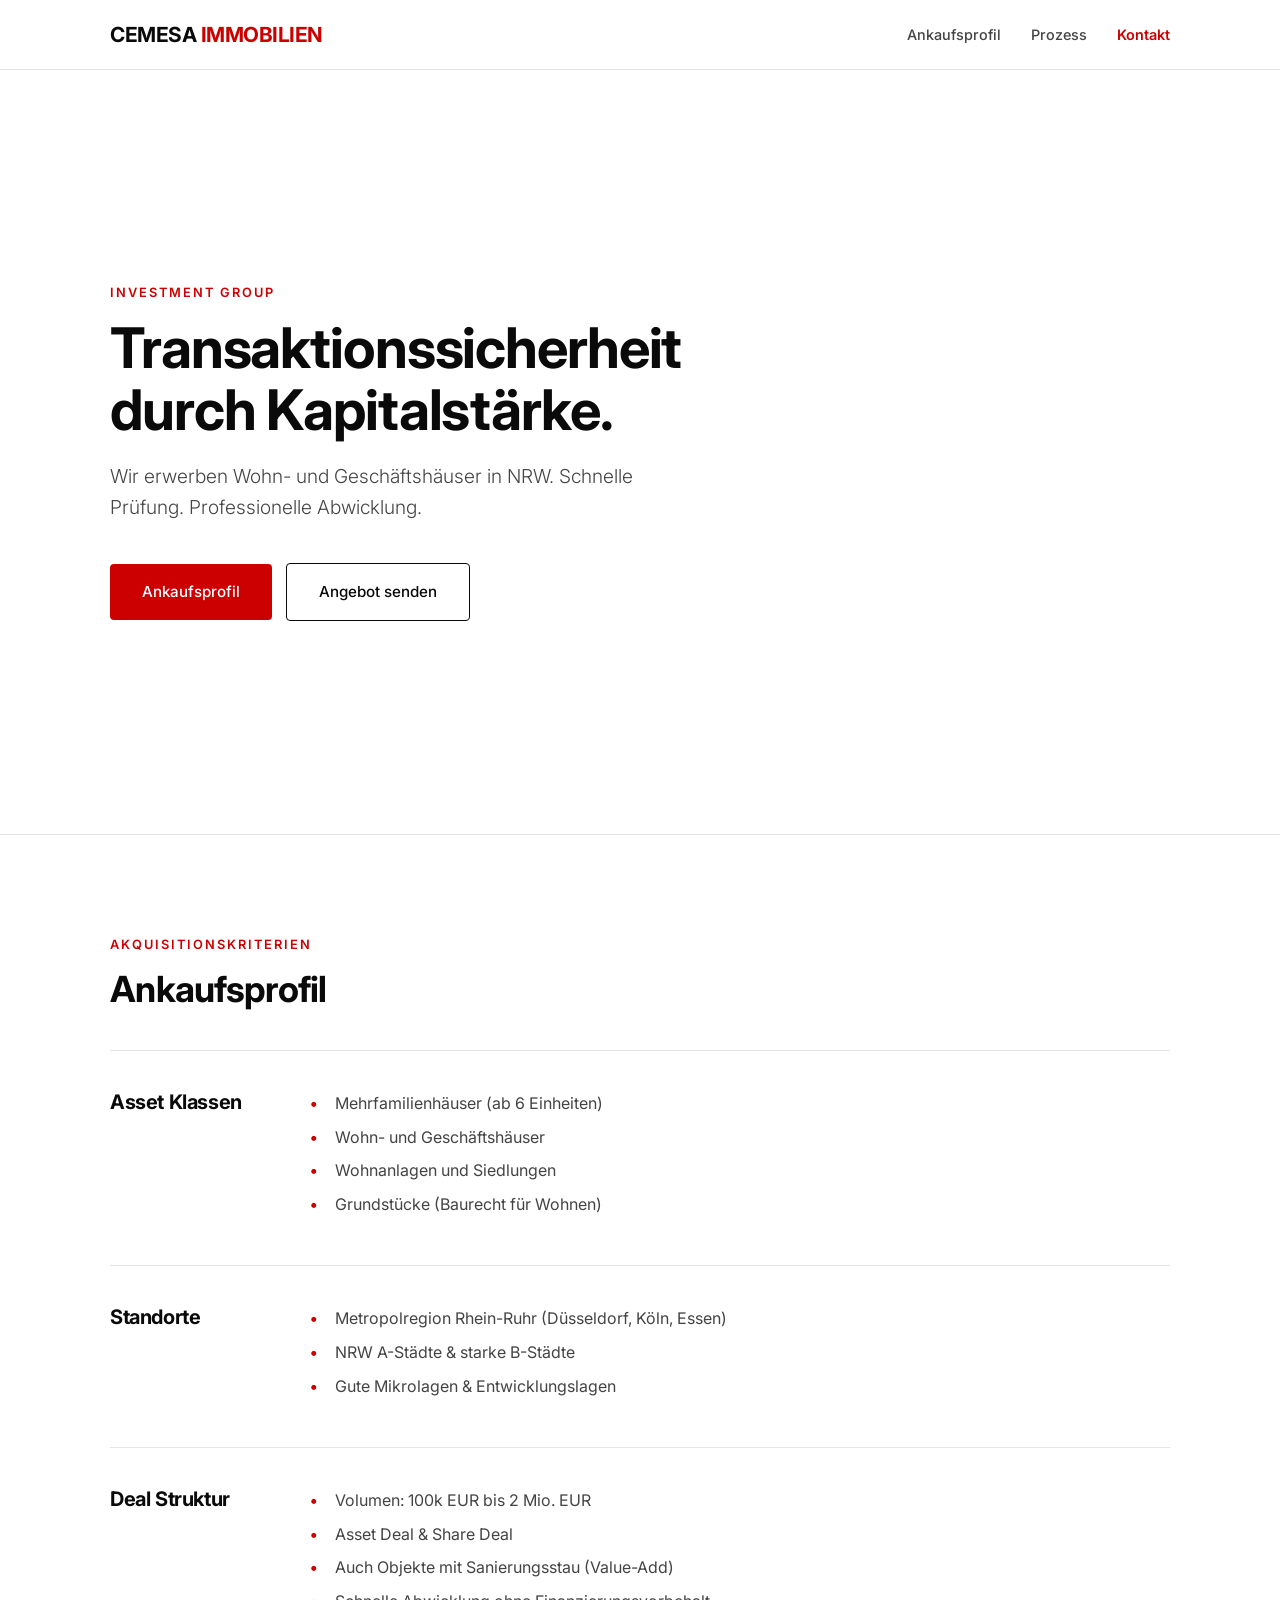
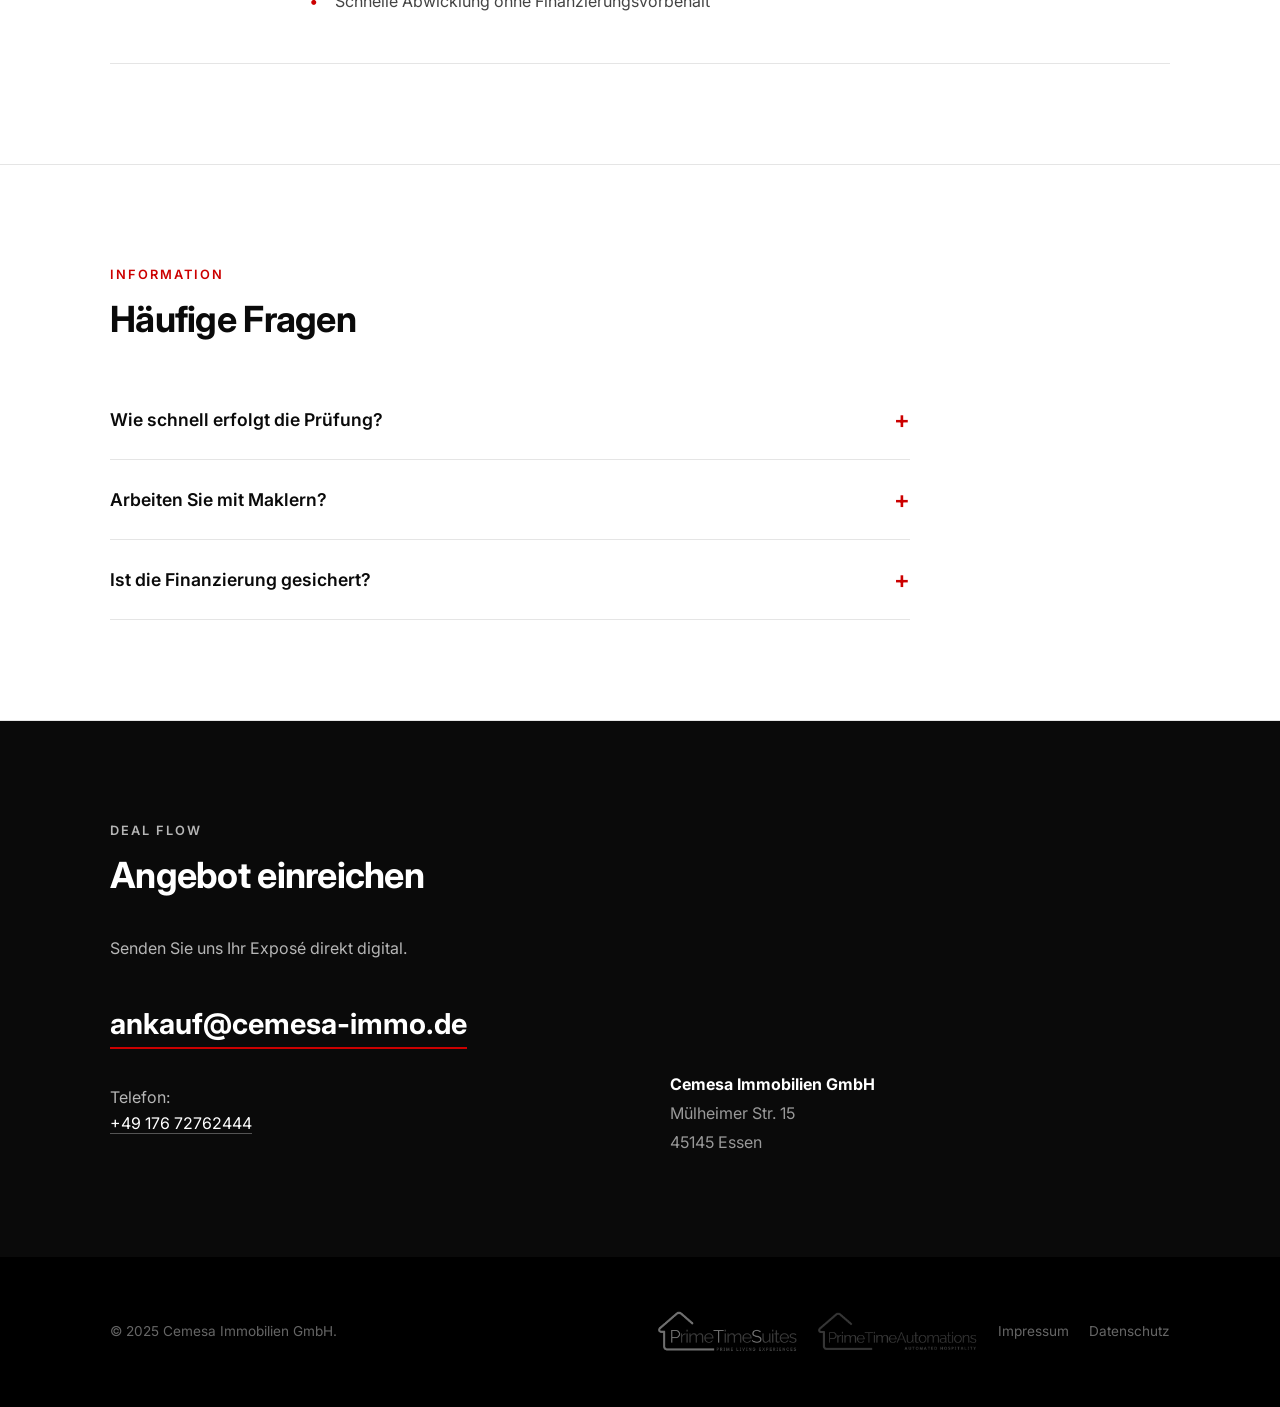
==== commit acf5aedc: "Telefonnummer korrigiert (+49 176 72762444)" ====
--- a/index.html
+++ b/index.html
@@ -530,7 +530,7 @@
 
                     <p class="text-dim" style="margin-top:16px;">
                         Telefon: <br>
-                        <a href="tel:+491767276244" class="phone-link">+49 176 7276244</a>
+                        <a href="tel:+4917672762444" class="phone-link">+49 176 72762444</a>
                     </p>
                 </div>
 
@@ -578,7 +578,7 @@
                 <strong>Cemesa Immobilien GmbH</strong><br>
                 Mülheimer Str. 15<br>
                 45145 Essen<br><br>
-                Telefon: +49 176 7276244<br>
+                Telefon: +49 176 72762444<br>
                 E-Mail: ankauf@cemesa-immo.de<br><br>
                 Vertretungsberechtigt: Mert Gülmez<br>
                 Registergericht: Amtsgericht Essen<br>
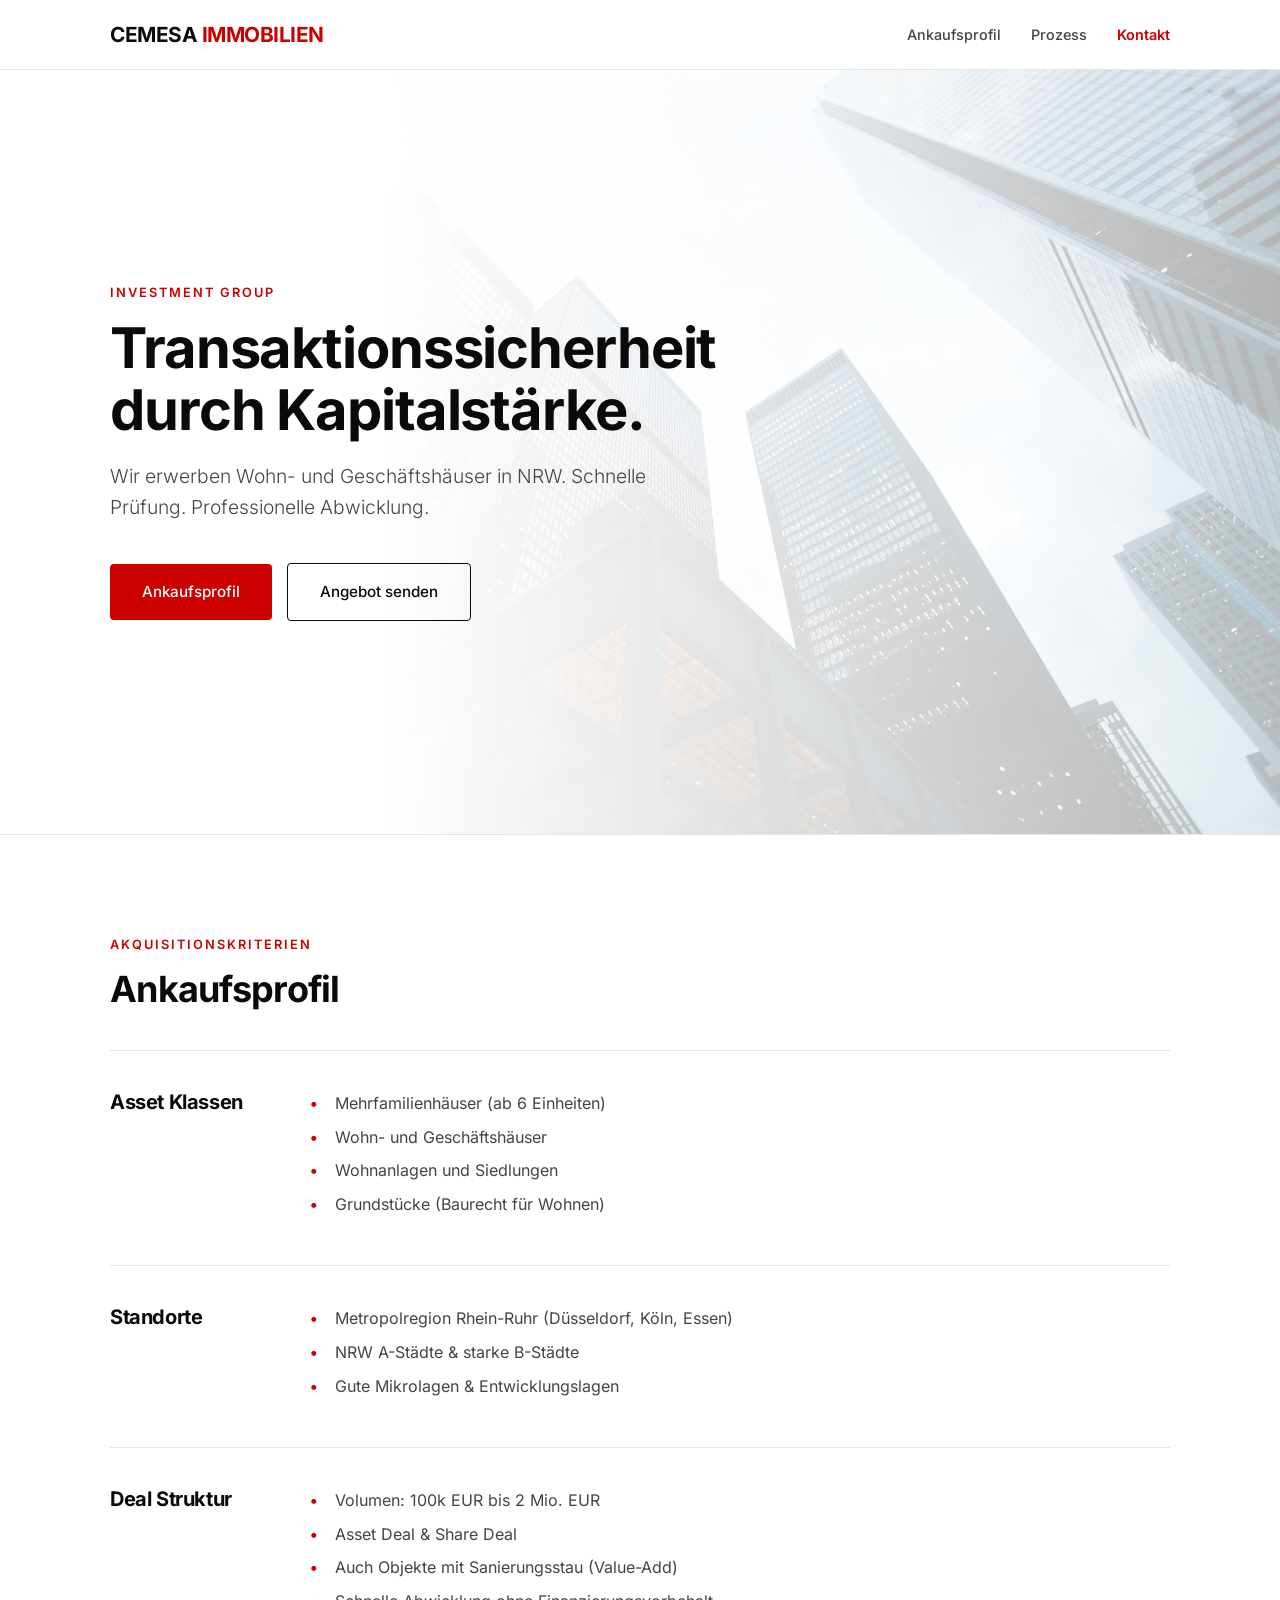
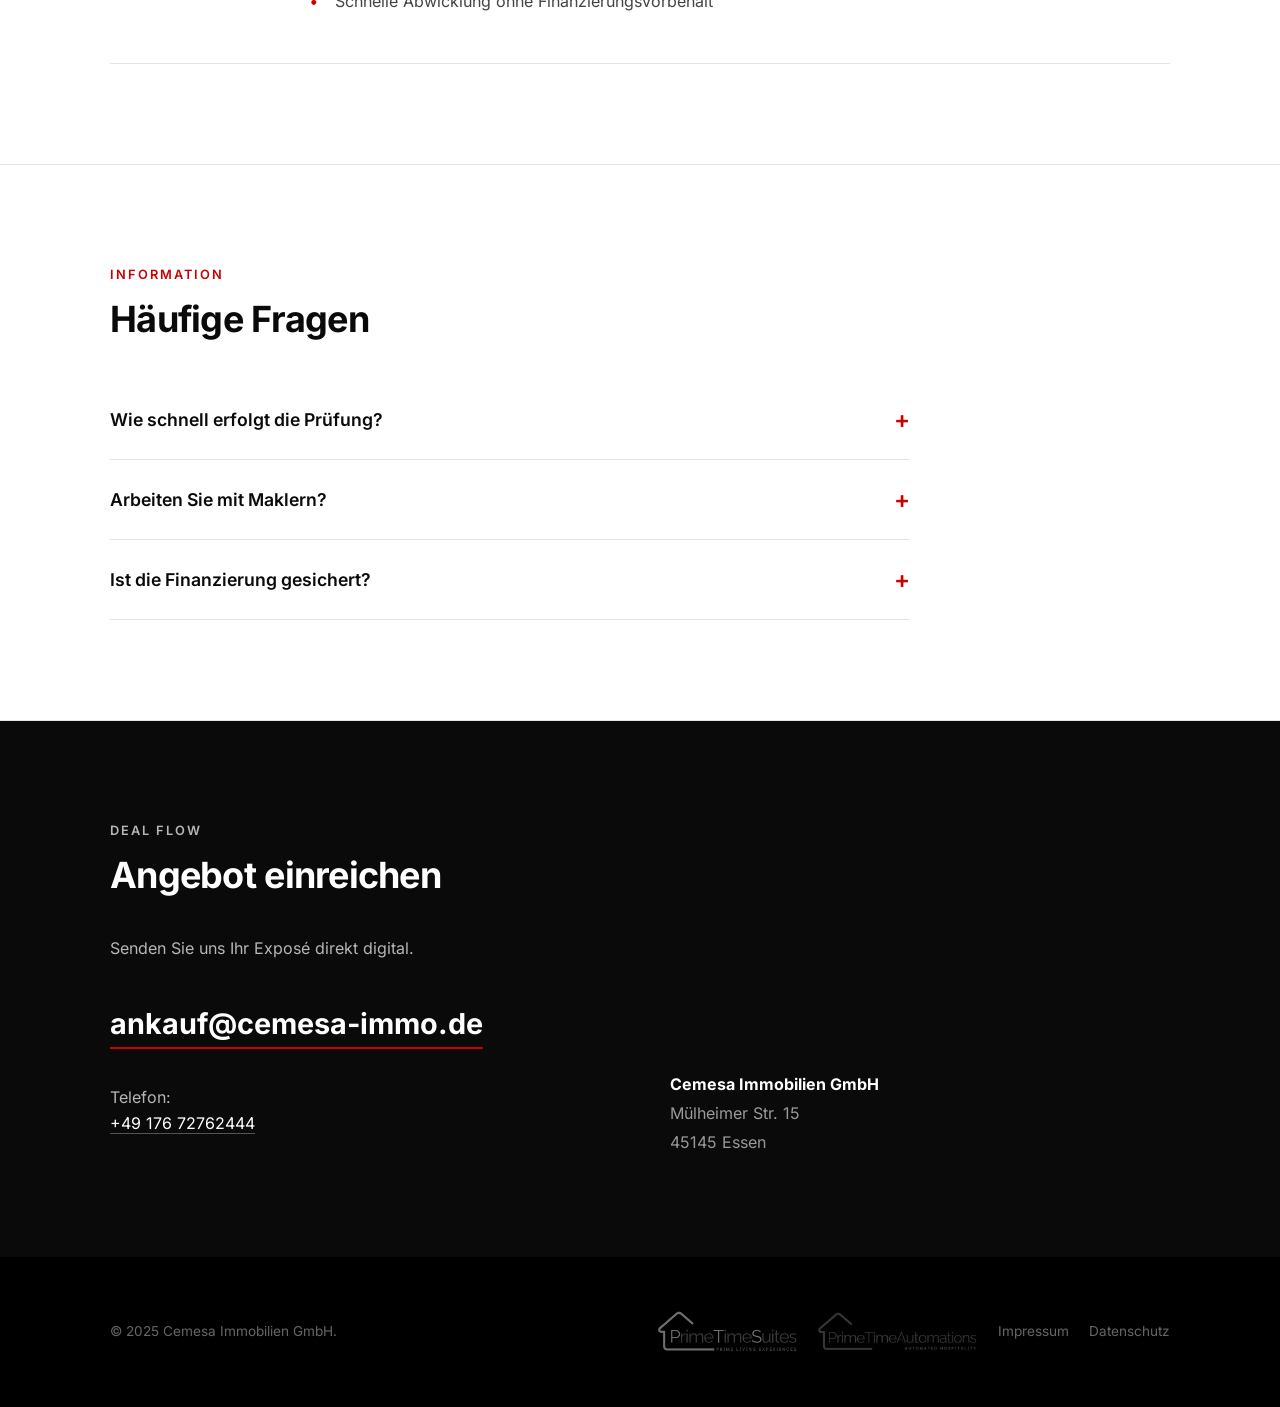
==== commit f02f419a: "Schriftart lokal eingebunden, Datenschutzerklärung aktualisiert" ====
--- a/index.html
+++ b/index.html
@@ -6,7 +6,7 @@
     <meta name="description" content="CEMESA Immobilien - Ankauf von Wohn- und Geschäftshäusern in NRW. Kapitalstark und Transaktionssicher.">
     <title>CEMESA Immobilien | Investment & Development</title>
     
-    <link href="https://fonts.googleapis.com/css2?family=Inter:wght@300;400;500;600;700&display=swap" rel="stylesheet">
+    <link href="fonts/inter.css" rel="stylesheet">
 
     <link rel="icon" href="data:image/svg+xml,<svg xmlns=%22http://www.w3.org/2000/svg%22 viewBox=%220 0 64 64%22><rect x=%220%22 y=%220%22 width=%2264%22 height=%2264%22 rx=%2212%22 fill=%22%23cc0000%22/><text x=%2250%25%22 y=%2255%25%22 font-family=%22sans-serif%22 font-weight=%22bold%22 font-size=%2240%22 fill=%22white%22 text-anchor=%22middle%22 dominant-baseline=%22middle%22>C</text></svg>">
 
@@ -201,7 +201,7 @@
             display: flex;
             align-items: center;
             background: linear-gradient(to right, #ffffff 30%, rgba(255,255,255,0.7) 100%),
-                        url('https://images.unsplash.com/photo-1486406146926-c627a92ad1ab?ixlib=rb-1.2.1&auto=format&fit=crop&w=1950&q=80');
+                        url('img/hero.jpg');
             background-size: cover;
             background-position: center;
         }
@@ -340,6 +340,11 @@
             line-height: 1;
         }
 
+        #modal-datenschutz .modal-box { overflow-wrap: break-word; }
+        #modal-datenschutz h4 { margin: 1.2em 0 0.4em; }
+        #modal-datenschutz p, #modal-datenschutz ul { margin-bottom: 0.8em; }
+        #modal-datenschutz ul { list-style: disc; padding-left: 1.2em; }
+
         /* --- 13. MOBILE RESPONSIVENESS --- */
         @media (max-width: 768px) {
             section { padding: var(--p-mobile) 0; }
@@ -349,7 +354,7 @@
 
             #home {
                 background: linear-gradient(to bottom, rgba(255,255,255,0.95) 0%, rgba(255,255,255,0.85) 100%),
-                            url('https://images.unsplash.com/photo-1486406146926-c627a92ad1ab?ixlib=rb-1.2.1&auto=format&fit=crop&w=1000&q=80');
+                            url('img/hero-mobile.jpg');
                 background-position: center center;
                 text-align: left;
                 padding-top: 40px;
@@ -593,11 +598,87 @@
             <span class="close-modal" onclick="closeModal('datenschutz')">&times;</span>
             <h3>Datenschutz</h3>
             <br>
+            <p>Mit dieser Datenschutzerklärung informieren wir Sie darüber, welche personenbezogenen Daten wir beim Besuch dieser Website und bei einer Kontaktaufnahme verarbeiten, zu welchen Zwecken das geschieht und welche Rechte Sie haben.</p>
+
+            <h4>1. Verantwortlicher</h4>
             <p>
-                Diese Webseite dient als Visitenkarte. Es werden keine Cookies oder Tracking-Tools eingesetzt.
-                Wenn Sie uns per E-Mail kontaktieren, verarbeiten wir Ihre Angaben ausschließlich zur Bearbeitung Ihrer Anfrage.
-                Kontakt: ankauf@cemesa-immo.de
+                <strong>Cemesa Immobilien GmbH</strong><br>
+                Mülheimer Str. 15<br>
+                45145 Essen<br>
+                vertreten durch den Geschäftsführer Mert Gülmez<br>
+                Telefon: +49 176 72762444<br>
+                E-Mail: ankauf@cemesa-immo.de
             </p>
+            <p>Einen Datenschutzbeauftragten haben wir nicht benannt, da hierzu für uns keine gesetzliche Pflicht besteht. Bei Fragen zum Datenschutz wenden Sie sich bitte an die oben genannten Kontaktdaten.</p>
+
+            <h4>2. Überblick</h4>
+            <p>Diese Website ist eine reine Informationsseite (Online-Visitenkarte). Wir setzen <strong>keine Cookies</strong>, <strong>keine Analyse- oder Tracking-Tools</strong>, keine Social-Media-Plugins und kein Kontaktformular ein. Schriftarten und Bilder werden von unserem eigenen Webspace geladen; beim Aufruf der Seite werden keine Inhalte von Servern Dritter (z. B. Google) nachgeladen. Die Übertragung erfolgt verschlüsselt (HTTPS).</p>
+
+            <h4>3. Hosting und Server-Logfiles</h4>
+            <p>Diese Website wird über den Dienst GitHub Pages der GitHub, Inc., 88 Colin P. Kelly Jr. Street, San Francisco, CA 94107, USA (ein Unternehmen der Microsoft-Gruppe) bereitgestellt.</p>
+            <p>Beim Aufruf der Website werden technisch bedingt Daten verarbeitet, die Ihr Browser automatisch übermittelt, in der Regel:</p>
+            <ul>
+                <li>IP-Adresse des anfragenden Geräts</li>
+                <li>Datum und Uhrzeit des Abrufs</li>
+                <li>aufgerufene Datei bzw. Seite und übertragene Datenmenge</li>
+                <li>Browsertyp, Browserversion und Betriebssystem</li>
+                <li>Referrer-URL (zuvor besuchte Seite)</li>
+            </ul>
+            <p>Nach Angaben von GitHub wird die IP-Adresse der Besucher protokolliert und zu Sicherheitszwecken gespeichert. Die Verarbeitung ist erforderlich, um die Website auszuliefern und ihre Stabilität und Sicherheit zu gewährleisten (z. B. Abwehr von Angriffen und Missbrauch).</p>
+            <p><strong>Rechtsgrundlage</strong> ist Art. 6 Abs. 1 lit. f DSGVO. Unser berechtigtes Interesse liegt in einer sicheren, zuverlässigen und wirtschaftlichen Bereitstellung unserer Website.</p>
+            <p>Wir selbst haben keinen Zugriff auf diese Logdaten und führen sie nicht mit anderen Daten zusammen. GitHub verarbeitet diese Daten nach eigenen Angaben auch in eigener Verantwortung, um gesetzliche Pflichten zu erfüllen und die Sicherheit des Dienstes zu gewährleisten; über die Speicherdauer entscheidet GitHub. Einzelheiten finden Sie in der Datenschutzerklärung von GitHub: https://docs.github.com/de/site-policy/privacy-policies/github-general-privacy-statement</p>
+            <p><strong>Übermittlung in die USA:</strong> Bei der Nutzung von GitHub Pages können personenbezogene Daten in die USA übermittelt werden. Für die USA hat die EU-Kommission am 10. Juli 2023 einen Angemessenheitsbeschluss erlassen (Art. 45 DSGVO, EU-US Data Privacy Framework). GitHub, Inc. ist nach dem EU-US Data Privacy Framework zertifiziert (Nachweis: https://www.dataprivacyframework.gov/participant/6174).</p>
+
+            <h4>4. Kontakt per E-Mail oder Telefon, Zusendung von Exposés</h4>
+            <p>Wenn Sie uns per E-Mail oder Telefon kontaktieren oder uns als Eigentümer, Makler oder Vermittler ein Objekt bzw. ein Exposé anbieten, verarbeiten wir die Daten, die Sie uns mitteilen (z. B. Name, Firma, Kontaktdaten, Inhalt Ihrer Nachricht, Objektunterlagen). Wir nutzen diese Daten, um Ihre Anfrage zu bearbeiten, das angebotene Objekt zu prüfen und mit Ihnen zu kommunizieren.</p>
+            <p><strong>Rechtsgrundlage</strong> ist Art. 6 Abs. 1 lit. b DSGVO, soweit Ihre Anfrage auf den Abschluss oder die Durchführung eines Vertrags gerichtet ist (z. B. Ankauf einer Immobilie). Im Übrigen ist Rechtsgrundlage Art. 6 Abs. 1 lit. f DSGVO; unser berechtigtes Interesse liegt in der Beantwortung von Anfragen und der Prüfung von Ankaufsangeboten.</p>
+            <p>Exposés und Objektunterlagen können personenbezogene Daten Dritter enthalten (z. B. Angaben zu Eigentümern oder Mietern in Mieterlisten). Bitte übermitteln Sie solche Daten nur, soweit sie für eine erste Prüfung erforderlich sind und Sie zur Weitergabe berechtigt sind – nach Möglichkeit anonymisiert. Wir verwenden diese Angaben ausschließlich zur Prüfung des jeweiligen Ankaufs (Art. 6 Abs. 1 lit. f DSGVO).</p>
+            <p>Die Bereitstellung Ihrer Daten ist weder gesetzlich noch vertraglich vorgeschrieben. Ohne Kontaktdaten können wir Ihre Anfrage jedoch nicht beantworten.</p>
+
+            <h4>5. Empfänger</h4>
+            <ul>
+                <li><strong>E-Mail-Dienstleister:</strong> Unsere E-Mails werden über die IONOS SE, Elgendorfer Str. 57, 56410 Montabaur, verarbeitet. IONOS ist für uns als Auftragsverarbeiter tätig (Art. 28 DSGVO).</li>
+                <li><strong>Ankaufsprüfung:</strong> Wird ein Ankauf konkret geprüft oder durchgeführt, geben wir die dafür erforderlichen Daten an die beteiligten Stellen weiter, z. B. finanzierende Banken, Notare, Rechtsanwälte, Steuerberater oder Sachverständige (Art. 6 Abs. 1 lit. b bzw. lit. f DSGVO).</li>
+            </ul>
+            <p>Eine Weitergabe Ihrer Daten zu Werbezwecken oder ein Verkauf von Daten findet nicht statt.</p>
+
+            <h4>6. Speicherdauer</h4>
+            <ul>
+                <li>Allgemeine Anfragen löschen wir, sobald sie abschließend bearbeitet sind und keine weitere Kommunikation zu erwarten ist.</li>
+                <li>Objektangebote und Exposés, die nicht zu einem Ankauf führen, bewahren wir bis zu drei Jahre ab dem Ende des Jahres ihres Eingangs auf. So können wir nachvollziehen, welches Objekt uns wann und von wem angeboten wurde (z. B. zur Prüfung oder Abwehr von Provisionsansprüchen). Rechtsgrundlage ist Art. 6 Abs. 1 lit. f DSGVO.</li>
+                <li>Kommt ein Geschäft zustande, speichern wir die Unterlagen für die Dauer der gesetzlichen Aufbewahrungsfristen von bis zu zehn Jahren (insbesondere § 257 HGB, § 147 AO; Art. 6 Abs. 1 lit. c DSGVO).</li>
+            </ul>
+
+            <h4>7. Ihre Rechte</h4>
+            <p>Sie haben gegenüber uns folgende Rechte hinsichtlich der Sie betreffenden personenbezogenen Daten:</p>
+            <ul>
+                <li>Recht auf Auskunft (Art. 15 DSGVO)</li>
+                <li>Recht auf Berichtigung (Art. 16 DSGVO)</li>
+                <li>Recht auf Löschung (Art. 17 DSGVO)</li>
+                <li>Recht auf Einschränkung der Verarbeitung (Art. 18 DSGVO)</li>
+                <li>Recht auf Datenübertragbarkeit (Art. 20 DSGVO)</li>
+            </ul>
+            <p>Zur Ausübung Ihrer Rechte genügt eine formlose Nachricht an die oben genannten Kontaktdaten.</p>
+
+            <h4>8. Widerspruchsrecht (Art. 21 DSGVO)</h4>
+            <p><strong>Soweit wir Ihre Daten auf Grundlage von Art. 6 Abs. 1 lit. f DSGVO (berechtigtes Interesse) verarbeiten, haben Sie das Recht, aus Gründen, die sich aus Ihrer besonderen Situation ergeben, jederzeit Widerspruch gegen diese Verarbeitung einzulegen. Wir verarbeiten Ihre Daten dann nicht mehr, es sei denn, wir können zwingende schutzwürdige Gründe für die Verarbeitung nachweisen, die Ihre Interessen, Rechte und Freiheiten überwiegen, oder die Verarbeitung dient der Geltendmachung, Ausübung oder Verteidigung von Rechtsansprüchen. Der Widerspruch ist formlos möglich, z. B. per E-Mail an ankauf@cemesa-immo.de.</strong></p>
+
+            <h4>9. Beschwerderecht bei der Aufsichtsbehörde</h4>
+            <p>Sie haben das Recht, sich bei einer Datenschutz-Aufsichtsbehörde zu beschweren (Art. 77 DSGVO). Für uns zuständig ist:</p>
+            <p>
+                Landesbeauftragte für Datenschutz und Informationsfreiheit Nordrhein-Westfalen<br>
+                Kavalleriestraße 2–4, 40213 Düsseldorf<br>
+                Postanschrift: Postfach 20 04 44, 40102 Düsseldorf<br>
+                Telefon: 0211 38424-0<br>
+                E-Mail: poststelle@ldi.nrw.de<br>
+                Internet: www.ldi.nrw.de
+            </p>
+
+            <h4>10. Keine automatisierte Entscheidungsfindung</h4>
+            <p>Eine automatisierte Entscheidungsfindung einschließlich Profiling (Art. 22 DSGVO) findet nicht statt.</p>
+
+            <h4>11. Stand</h4>
+            <p>Stand: 7. Oktober 2026. Wir passen diese Datenschutzerklärung an, wenn sich die Website oder die Rechtslage ändert.</p>
         </div>
     </div>
 
--- a/fonts/inter.css
+++ b/fonts/inter.css
@@ -0,0 +1,22 @@
+/* Inter (variable font, Gewichte 300-700), lokal gehostet.
+ * Quelle: Google Fonts, Inter v20 (woff2). Lizenz: SIL Open Font License 1.1, siehe OFL.txt */
+
+/* latin-ext */
+@font-face {
+  font-family: 'Inter';
+  font-style: normal;
+  font-weight: 300 700;
+  font-display: swap;
+  src: url('Inter-latin-ext.woff2') format('woff2');
+  unicode-range: U+0100-02BA, U+02BD-02C5, U+02C7-02CC, U+02CE-02D7, U+02DD-02FF, U+0304, U+0308, U+0329, U+1D00-1DBF, U+1E00-1E9F, U+1EF2-1EFF, U+2020, U+20A0-20AB, U+20AD-20C4, U+2113, U+2C60-2C7F, U+A720-A7FF;
+}
+
+/* latin */
+@font-face {
+  font-family: 'Inter';
+  font-style: normal;
+  font-weight: 300 700;
+  font-display: swap;
+  src: url('Inter-latin.woff2') format('woff2');
+  unicode-range: U+0000-00FF, U+0131, U+0152-0153, U+02BB-02BC, U+02C6, U+02DA, U+02DC, U+0304, U+0308, U+0329, U+2000-206F, U+20AC, U+2122, U+2191, U+2193, U+2212, U+2215, U+FEFF, U+FFFD;
+}
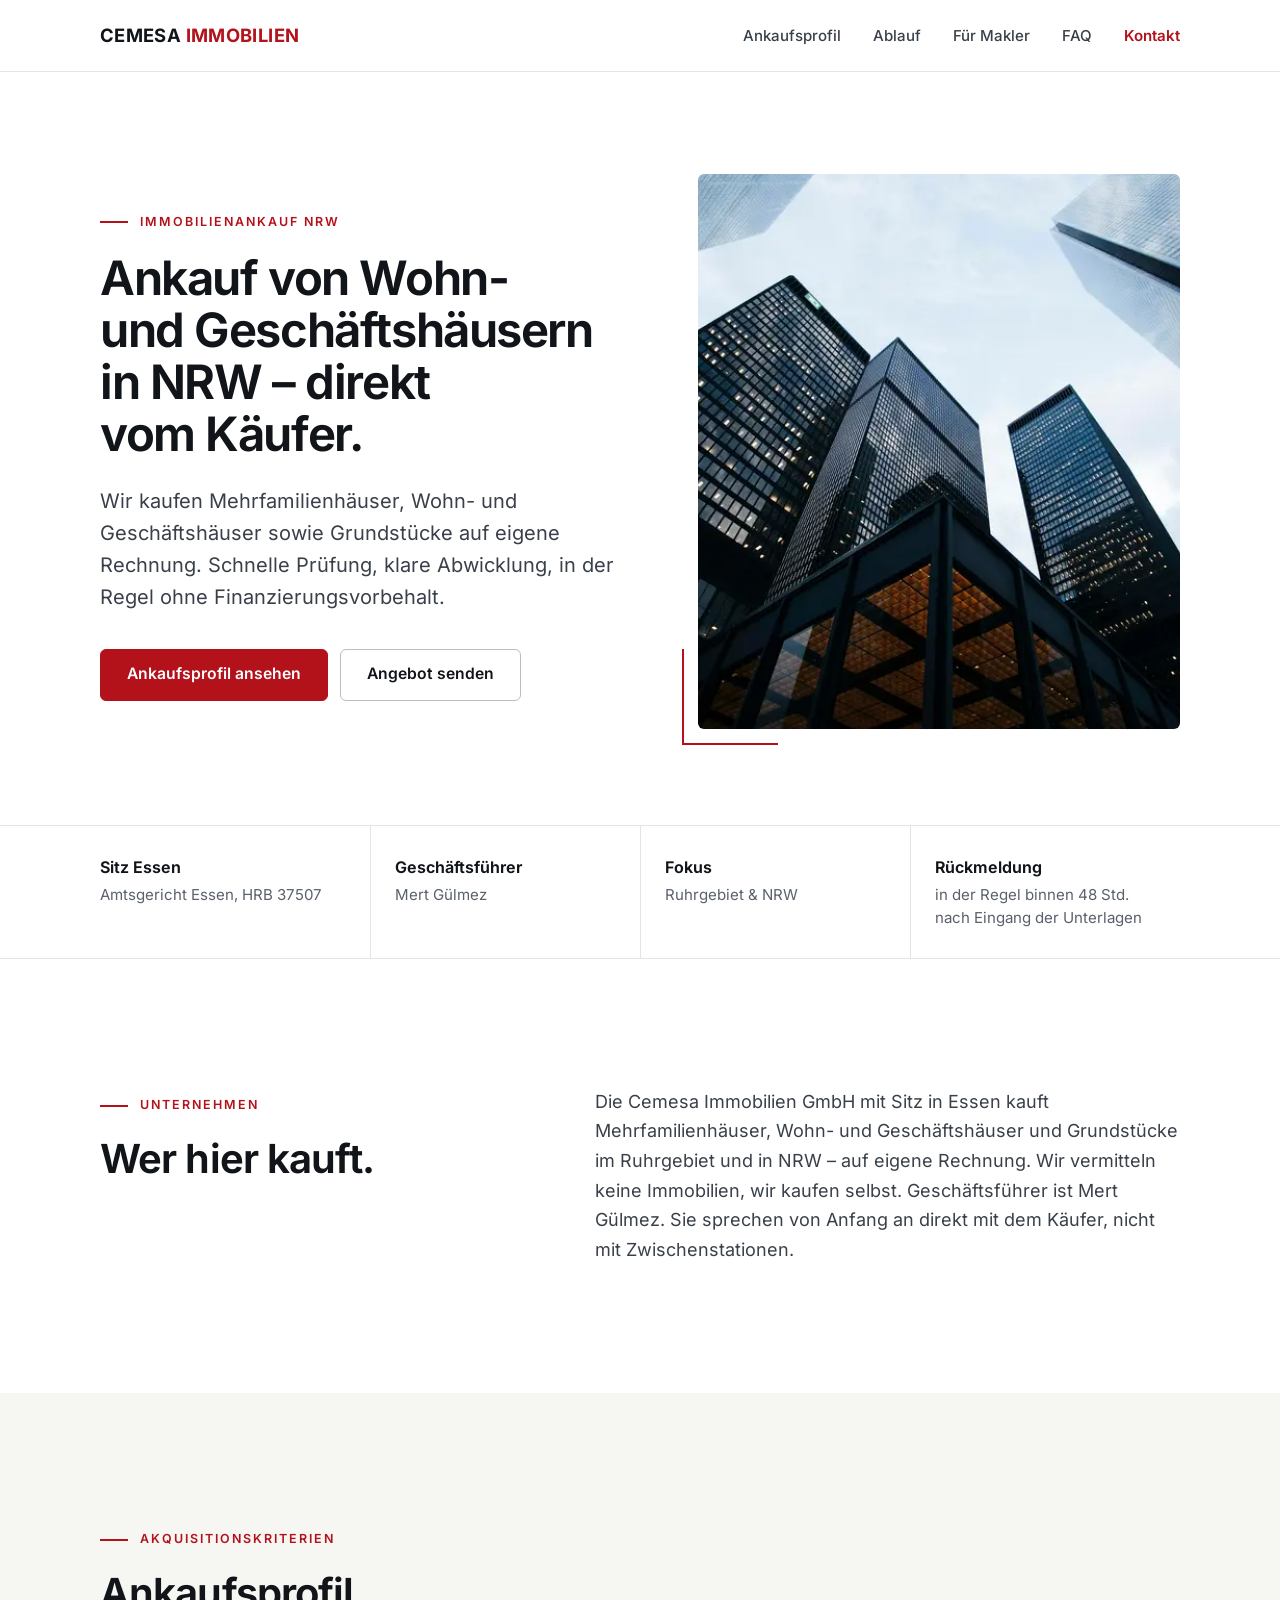
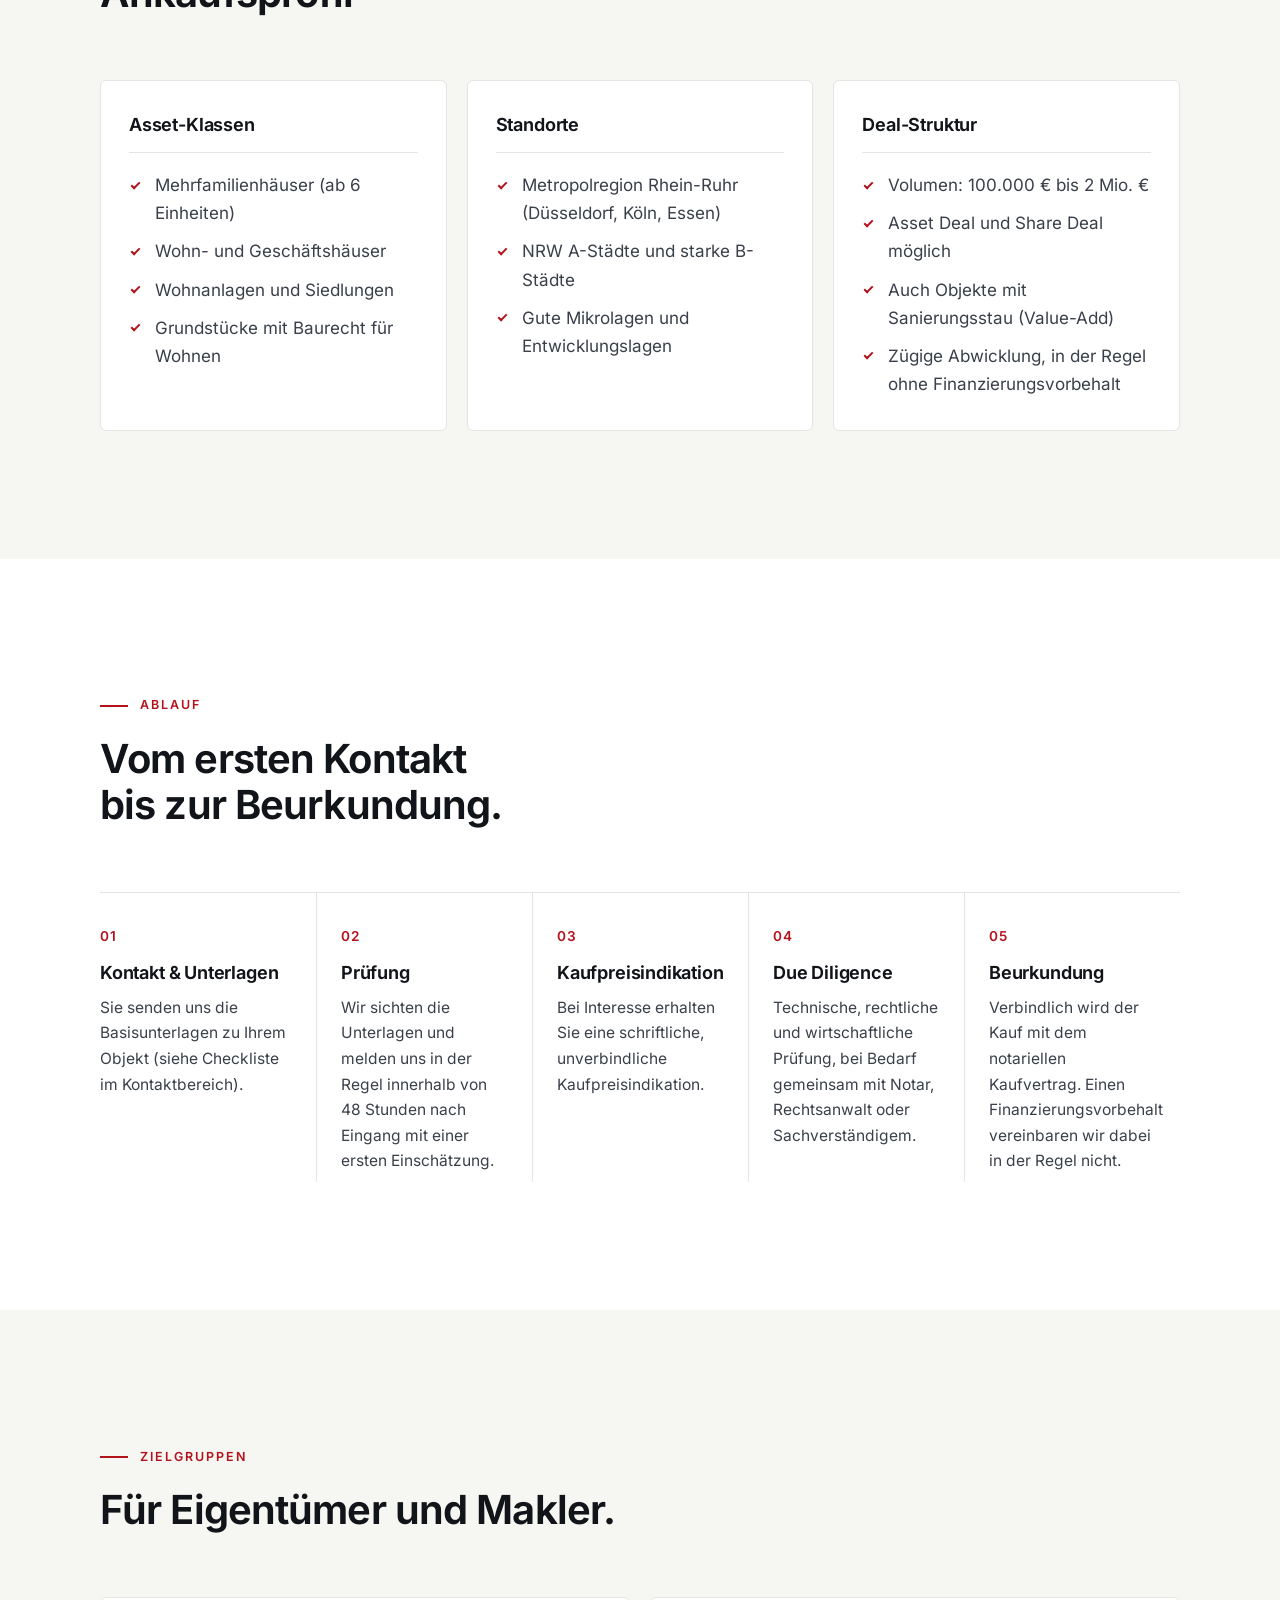
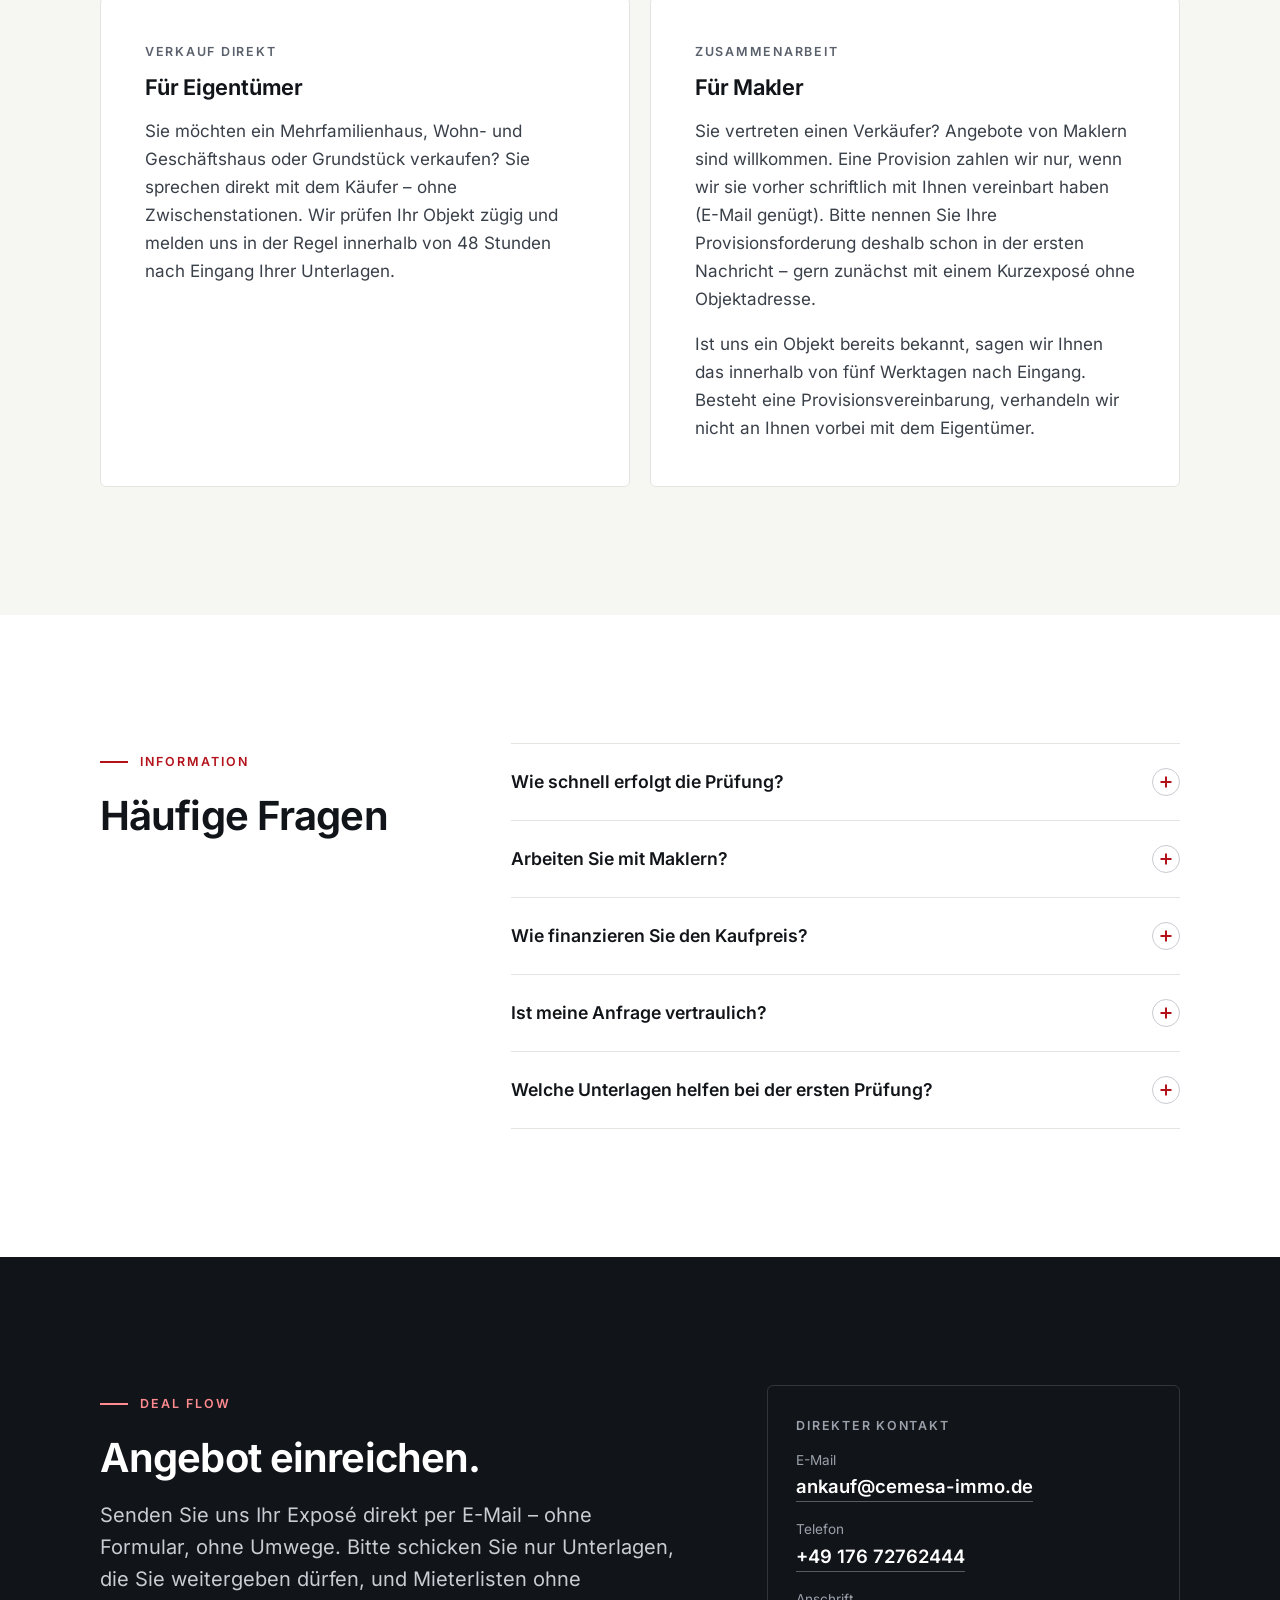
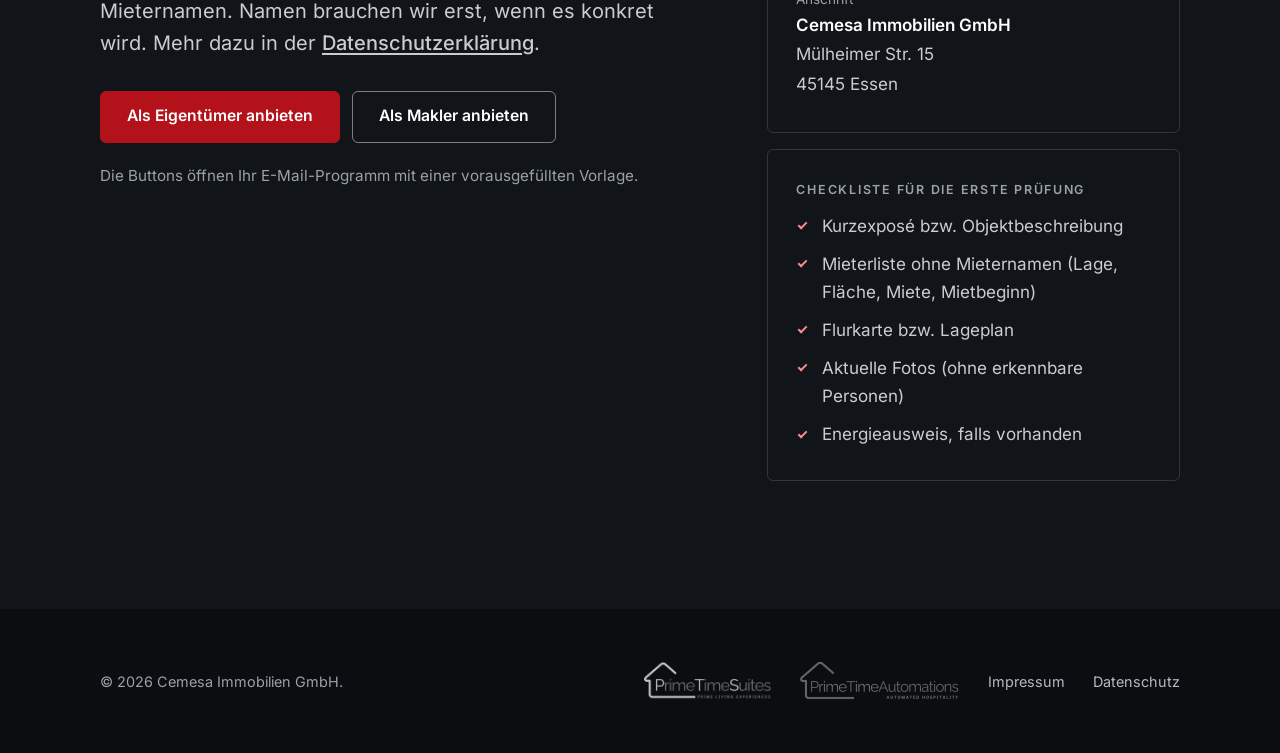
==== commit 4a3299ac: "Relaunch: neues Layout, Texte nach Rechtsprüfung, SEO (OG, JSON-LD, robots, sitemap), 404, Bilder We" ====
--- a/index.html
+++ b/index.html
@@ -1,735 +1,484 @@
-<!DOCTYPE html>
-<html lang="de">
-<head>
-    <meta charset="UTF-8">
-    <meta name="viewport" content="width=device-width, initial-scale=1.0, maximum-scale=5.0">
-    <meta name="description" content="CEMESA Immobilien - Ankauf von Wohn- und Geschäftshäusern in NRW. Kapitalstark und Transaktionssicher.">
-    <title>CEMESA Immobilien | Investment & Development</title>
-    
-    <link href="fonts/inter.css" rel="stylesheet">
-
-    <link rel="icon" href="data:image/svg+xml,<svg xmlns=%22http://www.w3.org/2000/svg%22 viewBox=%220 0 64 64%22><rect x=%220%22 y=%220%22 width=%2264%22 height=%2264%22 rx=%2212%22 fill=%22%23cc0000%22/><text x=%2250%25%22 y=%2255%25%22 font-family=%22sans-serif%22 font-weight=%22bold%22 font-size=%2240%22 fill=%22white%22 text-anchor=%22middle%22 dominant-baseline=%22middle%22>C</text></svg>">
-
-    <style>
-        /* --- 1. VARIABLEN & DESIGN SYSTEM --- */
-        :root {
-            --c-primary: #cc0000;
-            --c-primary-dark: #a30000;
-            --c-dark: #0a0a0a;
-            --c-text: #444444;
-            --c-light: #f4f4f5;
-            --c-white: #ffffff;
-            --c-border: #e5e5e5;
-
-            --w-container: 1100px;
-            --h-header: 70px;
-            --p-section: 100px;
-            --p-mobile: 60px;
-            
-            --trans-std: 0.3s ease;
-        }
-
-        /* --- 2. RESET & BASIS --- */
-        *, *::before, *::after {
-            box-sizing: border-box;
-            margin: 0;
-            padding: 0;
-            -webkit-tap-highlight-color: transparent;
-        }
-
-        html {
-            scroll-behavior: smooth;
-            font-size: 16px;
-            overflow-x: hidden;
-        }
-
-        body {
-            font-family: 'Inter', sans-serif;
-            background-color: var(--c-white);
-            color: var(--c-dark);
-            line-height: 1.6;
-            overflow-x: hidden;
-            padding-top: var(--h-header);
-            width: 100%;
-        }
-
-        a { text-decoration: none; color: inherit; transition: color 0.2s ease; }
-        ul { list-style: none; }
-        img { max-width: 100%; height: auto; display: block; }
-        button { font-family: inherit; cursor: pointer; border: none; background: none; }
-
-        /* --- 3. TYPOGRAFIE --- */
-        h1, h2, h3 {
-            font-weight: 700;
-            line-height: 1.1;
-            letter-spacing: -0.02em;
-            color: var(--c-dark);
-        }
-
-        h1 { font-size: clamp(1.8rem, 5vw, 3.5rem); margin-bottom: 20px; }
-        h2 { font-size: clamp(1.8rem, 4vw, 2.25rem); margin-bottom: 40px; }
-        h3 { font-size: 1.25rem; margin-bottom: 10px; }
-
-        .subtitle {
-            display: block;
-            font-size: 0.8rem;
-            text-transform: uppercase;
-            letter-spacing: 2px;
-            color: var(--c-primary);
-            font-weight: 600;
-            margin-bottom: 15px;
-        }
-
-        p { color: var(--c-text); margin-bottom: 20px; }
-
-        .text-highlight { color: var(--c-primary); }
-        .text-white { color: var(--c-white) !important; }
-        .text-dim { color: rgba(255,255,255,0.7); }
-
-        /* --- 4. BUTTONS --- */
-        .btn {
-            display: inline-flex;
-            justify-content: center;
-            align-items: center;
-            padding: 16px 32px;
-            background-color: var(--c-primary);
-            color: var(--c-white);
-            font-weight: 500;
-            font-size: 0.95rem;
-            border-radius: 4px;
-            transition: background var(--trans-std), transform 0.2s;
-        }
-
-        .btn:hover { background-color: var(--c-primary-dark); transform: translateY(-2px); }
-
-        .btn-outline {
-            background-color: transparent;
-            border: 1px solid var(--c-dark);
-            color: var(--c-dark);
-            margin-left: 10px;
-        }
-
-        .btn-outline:hover { background-color: var(--c-dark); color: var(--c-white); }
-
-        /* --- 5. LAYOUT --- */
-        .container {
-            max-width: var(--w-container);
-            margin: 0 auto;
-            padding: 0 20px;
-            width: 100%;
-        }
-
-        section {
-            padding: var(--p-section) 0;
-            border-bottom: 1px solid var(--c-border);
-            width: 100%;
-        }
-
-        /* --- 6. HEADER & NAV --- */
-        header {
-            position: fixed;
-            top: 0; left: 0; right: 0;
-            height: var(--h-header);
-            background: rgba(255, 255, 255, 0.95);
-            backdrop-filter: blur(10px);
-            border-bottom: 1px solid var(--c-border);
-            z-index: 1000;
-            display: flex;
-            align-items: center;
-        }
-
-        .nav-wrapper {
-            display: flex;
-            justify-content: space-between;
-            align-items: center;
-            width: 100%;
-        }
-
-        .logo {
-            font-size: 1.3rem;
-            font-weight: 700;
-            letter-spacing: -0.5px;
-            white-space: nowrap;
-        }
-
-        /* Desktop Nav */
-        .desktop-nav ul { display: flex; gap: 30px; }
-        .desktop-nav a { font-size: 0.9rem; font-weight: 500; color: var(--c-text); }
-        .desktop-nav a:hover, .desktop-nav a.active-link { color: var(--c-primary); }
-        .nav-cta { color: var(--c-primary) !important; font-weight: 600 !important; }
-
-        /* Mobile Menu Button */
-        .hamburger {
-            display: none;
-            flex-direction: column;
-            cursor: pointer;
-            gap: 5px;
-            z-index: 1100;
-        }
-        .hamburger span {
-            width: 25px;
-            height: 2px;
-            background-color: var(--c-dark);
-            transition: var(--trans-std);
-        }
-
-        /* Mobile Nav Menu Overlay */
-        .mobile-nav {
-            position: fixed;
-            top: 0; left: 0; width: 100%; height: 100vh;
-            background: var(--c-white);
-            z-index: 1050;
-            display: flex;
-            flex-direction: column;
-            justify-content: center;
-            align-items: center;
-            opacity: 0;
-            pointer-events: none;
-            transition: opacity var(--trans-std);
-        }
-        .mobile-nav.is-open { opacity: 1; pointer-events: all; }
-        .mobile-nav ul { text-align: center; display: flex; flex-direction: column; gap: 30px; }
-        .mobile-nav a { font-size: 1.5rem; font-weight: 600; color: var(--c-dark); }
-
-        body.nav-open .hamburger span:nth-child(1) { transform: rotate(45deg) translate(5px, 5px); }
-        body.nav-open .hamburger span:nth-child(2) { opacity: 0; }
-        body.nav-open .hamburger span:nth-child(3) { transform: rotate(-45deg) translate(5px, -5px); }
-
-        /* --- 7. HERO SECTION --- */
-        #home {
-            min-height: 85vh;
-            display: flex;
-            align-items: center;
-            background: linear-gradient(to right, #ffffff 30%, rgba(255,255,255,0.7) 100%),
-                        url('img/hero.jpg');
-            background-size: cover;
-            background-position: center;
-        }
-        .hero-text { max-width: 600px; position: relative; z-index: 2; }
-        .hero-lead { font-size: 1.2rem; font-weight: 300; line-height: 1.6; margin-bottom: 40px; }
-
-        /* --- 8. ANKAUFSPROFIL --- */
-        .criteria-list { border-top: 1px solid var(--c-border); margin-top: 40px; }
-
-        .criteria-item {
-            display: grid;
-            grid-template-columns: 200px 1fr;
-            padding: 40px 0;
-            border-bottom: 1px solid var(--c-border);
-            transition: background 0.3s;
-        }
-        .criteria-item:hover { background-color: #fafafa; }
-        
-        .criteria-content ul li { position: relative; padding-left: 25px; margin-bottom: 8px; color: var(--c-text); }
-        .criteria-content ul li::before {
-            content: '•'; color: var(--c-primary);
-            position: absolute; left: 0; font-weight: bold;
-        }
-
-        /* --- 9. FAQ --- */
-        .faq-wrapper { max-width: 800px; }
-        .faq-item { border-bottom: 1px solid var(--c-border); }
-
-        .faq-trigger {
-            width: 100%; text-align: left; padding: 25px 0;
-            font-size: 1.1rem; font-weight: 600; color: var(--c-dark);
-            display: flex; justify-content: space-between; align-items: center;
-        }
-        .faq-trigger:hover { color: var(--c-primary); }
-        
-        .faq-icon { font-size: 1.5rem; color: var(--c-primary); transition: transform 0.3s ease; }
-        .faq-item.active .faq-icon { transform: rotate(45deg); }
-        
-        .faq-answer {
-            max-height: 0; overflow: hidden;
-            transition: max-height 0.3s cubic-bezier(0.4, 0, 0.2, 1);
-        }
-        .faq-answer p { padding-bottom: 25px; margin: 0; opacity: 0.8; }
-
-        /* --- 10. KONTAKT --- */
-        #kontakt { background-color: var(--c-dark); color: var(--c-white); border: none; }
-        
-        .contact-grid {
-            display: grid;
-            grid-template-columns: 1fr 1fr;
-            gap: 60px;
-        }
-
-        .big-mail {
-            font-size: clamp(1rem, 5vw, 1.8rem);
-            font-weight: 700;
-            color: var(--c-white);
-            border-bottom: 2px solid var(--c-primary);
-            display: inline-block;
-            margin: 20px 0;
-            text-decoration: none;
-            word-wrap: break-word;
-            max-width: 100%;
-        }
-        .big-mail:hover { color: var(--c-primary); border-color: var(--c-white); }
-        
-        .phone-link { color: var(--c-white); border-bottom: 1px solid rgba(255,255,255,0.3); }
-        .address-box { color: #999; font-size: 1rem; line-height: 1.8; }
-
-        /* --- 11. FOOTER --- */
-        footer {
-            background-color: #000;
-            color: #666;
-            padding: 40px 0;
-            font-size: 0.85rem;
-            width: 100%;
-        }
-
-        .footer-content { display: flex; justify-content: space-between; align-items: center; flex-wrap: wrap; gap: 20px;}
-        
-        .footer-links {
-            display: flex;
-            align-items: center; 
-            flex-wrap: wrap;
-            gap: 20px;
-        }
-        
-        .footer-links a, 
-        .footer-links span { 
-            cursor: pointer; 
-            transition: 0.2s; 
-            color: #666;
-            text-decoration: none;
-            display: inline-flex;
-            align-items: center;
-        }
-        
-        .footer-links a:hover, 
-        .footer-links span:hover { color: var(--c-white); }
-
-        /* CSS CHANGE: Keine feste Höhe mehr, nur noch Auto-Width gegen Verzerrung */
-        .footer-logo {
-            /* height: ...px; <-- HIER NICHTS FESTLEGEN */
-            width: auto;
-            max-width: 100%;
-            object-fit: contain;
-            vertical-align: middle;
-            filter: grayscale(1) brightness(0.7);
-            transition: var(--trans-std);
-        }
-
-        .footer-links a:hover .footer-logo {
-            filter: grayscale(0) brightness(1);
-        }
-
-        /* --- 12. MODALS --- */
-        .modal {
-            position: fixed; top: 0; left: 0; width: 100%; height: 100%;
-            background: rgba(0,0,0,0.6); backdrop-filter: blur(5px);
-            z-index: 2000; display: none; opacity: 0; transition: opacity 0.3s;
-            justify-content: center; align-items: center; padding: 20px;
-        }
-        .modal.open { display: flex; opacity: 1; }
-
-        .modal-box {
-            background: #fff; width: 100%; max-width: 600px;
-            padding: 40px; border-top: 4px solid var(--c-primary);
-            position: relative; max-height: 90vh; overflow-y: auto;
-            box-shadow: 0 20px 60px rgba(0,0,0,0.3);
-            border-radius: 4px;
-        }
-
-        .close-modal {
-            position: absolute; top: 15px; right: 20px;
-            font-size: 2rem; cursor: pointer; color: var(--c-primary);
-            line-height: 1;
-        }
-
-        #modal-datenschutz .modal-box { overflow-wrap: break-word; }
-        #modal-datenschutz h4 { margin: 1.2em 0 0.4em; }
-        #modal-datenschutz p, #modal-datenschutz ul { margin-bottom: 0.8em; }
-        #modal-datenschutz ul { list-style: disc; padding-left: 1.2em; }
-
-        /* --- 13. MOBILE RESPONSIVENESS --- */
-        @media (max-width: 768px) {
-            section { padding: var(--p-mobile) 0; }
-
-            .desktop-nav { display: none; }
-            .hamburger { display: flex; }
-
-            #home {
-                background: linear-gradient(to bottom, rgba(255,255,255,0.95) 0%, rgba(255,255,255,0.85) 100%),
-                            url('img/hero-mobile.jpg');
-                background-position: center center;
-                text-align: left;
-                padding-top: 40px;
-            }
-
-            .hero-btns {
-                display: flex;
-                flex-direction: column;
-                gap: 15px;
-                width: 100%;
-            }
-            .btn, .btn-outline { width: 100%; margin: 0; }
-
-            .criteria-item {
-                grid-template-columns: 1fr;
-                gap: 15px;
-                padding: 30px 0;
-            }
-            .criteria-item h3 {
-                border-left: 3px solid var(--c-primary);
-                padding-left: 12px;
-                color: var(--c-primary-dark);
-            }
-
-            .contact-grid { grid-template-columns: 1fr; gap: 40px; }
-            .address-box { margin-top: 20px; }
-
-            .footer-content { flex-direction: column; text-align: center; }
-            
-            .footer-links {
-                justify-content: center;
-                flex-direction: column;
-                gap: 25px;
-                margin-top: 20px;
-            }
-        }
-    </style>
-</head>
-<body>
-
-    <header>
-        <div class="container nav-wrapper">
-            <div class="logo">CEMESA <span class="text-highlight">IMMOBILIEN</span></div>
-            
-            <nav class="desktop-nav">
-                <ul>
-                    <li><a href="#ankauf">Ankaufsprofil</a></li>
-                    <li><a href="#faq">Prozess</a></li>
-                    <li><a href="#kontakt" class="nav-cta">Kontakt</a></li>
-                </ul>
-            </nav>
-
-            <button class="hamburger" aria-label="Menü öffnen" onclick="toggleMenu()">
-                <span></span>
-                <span></span>
-                <span></span>
-            </button>
-        </div>
-    </header>
-
-    <div class="mobile-nav" id="mobileNav">
-        <ul>
-            <li><a href="#ankauf" onclick="toggleMenu()">Ankaufsprofil</a></li>
-            <li><a href="#faq" onclick="toggleMenu()">Prozess</a></li>
-            <li><a href="#kontakt" onclick="toggleMenu()" style="color:var(--c-primary)">Kontakt</a></li>
-        </ul>
-    </div>
-
-    <section id="home">
-        <div class="container">
-            <div class="hero-text">
-                <span class="subtitle">Investment Group</span>
-                <h1>Transaktionssicherheit durch Kapitalstärke.</h1>
-                <p class="hero-lead">
-                    Wir erwerben Wohn- und Geschäftshäuser in NRW.
-                    Schnelle Prüfung. Professionelle Abwicklung.
-                </p>
-                <div class="hero-btns">
-                    <a href="#ankauf" class="btn">Ankaufsprofil</a>
-                    <a href="#kontakt" class="btn btn-outline">Angebot senden</a>
-                </div>
-            </div>
-        </div>
-    </section>
-
-    <section id="ankauf">
-        <div class="container">
-            <span class="subtitle">Akquisitionskriterien</span>
-            <h2>Ankaufsprofil</h2>
-
-            <div class="criteria-list">
-                <div class="criteria-item">
-                    <h3>Asset Klassen</h3>
-                    <div class="criteria-content">
-                        <ul>
-                            <li>Mehrfamilienhäuser (ab 6 Einheiten)</li>
-                            <li>Wohn- und Geschäftshäuser</li>
-                            <li>Wohnanlagen und Siedlungen</li>
-                            <li>Grundstücke (Baurecht für Wohnen)</li>
-                        </ul>
-                    </div>
-                </div>
-
-                <div class="criteria-item">
-                    <h3>Standorte</h3>
-                    <div class="criteria-content">
-                        <ul>
-                            <li>Metropolregion Rhein-Ruhr (Düsseldorf, Köln, Essen)</li>
-                            <li>NRW A-Städte & starke B-Städte</li>
-                            <li>Gute Mikrolagen & Entwicklungslagen</li>
-                        </ul>
-                    </div>
-                </div>
-
-                <div class="criteria-item">
-                    <h3>Deal Struktur</h3>
-                    <div class="criteria-content">
-                        <ul>
-                            <li>Volumen: 100k EUR bis 2 Mio. EUR</li>
-                            <li>Asset Deal & Share Deal</li>
-                            <li>Auch Objekte mit Sanierungsstau (Value-Add)</li>
-                            <li>Schnelle Abwicklung ohne Finanzierungsvorbehalt</li>
-                        </ul>
-                    </div>
-                </div>
-            </div>
-        </div>
-    </section>
-
-    <section id="faq">
-        <div class="container">
-            <span class="subtitle">Information</span>
-            <h2>Häufige Fragen</h2>
-
-            <div class="faq-wrapper">
-                <div class="faq-item">
-                    <button class="faq-trigger">
-                        Wie schnell erfolgt die Prüfung?
-                        <span class="faq-icon">+</span>
-                    </button>
-                    <div class="faq-answer">
-                        <p>Wir geben in der Regel eine erste qualifizierte Rückmeldung oder Indikation innerhalb von 48 Stunden nach Eingang der Basisunterlagen (z. B. Mieterliste, Flurkarte, Fotos).</p>
-                    </div>
-                </div>
-
-                <div class="faq-item">
-                    <button class="faq-trigger">
-                        Arbeiten Sie mit Maklern?
-                        <span class="faq-icon">+</span>
-                    </button>
-                    <div class="faq-answer">
-                        <p>Ja. Wir arbeiten partnerschaftlich mit Maklern zusammen. Bei erfolgreichem Abschluss honorieren wir Angebote marktüblich und gewährleisten Kundenschutz.</p>
-                    </div>
-                </div>
-
-                <div class="faq-item">
-                    <button class="faq-trigger">
-                        Ist die Finanzierung gesichert?
-                        <span class="faq-icon">+</span>
-                    </button>
-                    <div class="faq-answer">
-                        <p>Dank klarer Struktur und solider Kapitalbasis schließen wir Kaufverträge in der Regel ohne Finanzierungsvorbehalt.</p>
-                    </div>
-                </div>
-            </div>
-        </div>
-    </section>
-
-    <section id="kontakt">
-        <div class="container">
-            <div class="contact-grid">
-                <div>
-                    <span class="subtitle text-dim">Deal Flow</span>
-                    <h2 class="text-white">Angebot einreichen</h2>
-                    <p class="text-dim">Senden Sie uns Ihr Exposé direkt digital.</p>
-
-                    <a href="mailto:ankauf@cemesa-immo.de" class="big-mail">ankauf@cemesa-immo.de</a>
-
-                    <p class="text-dim" style="margin-top:16px;">
-                        Telefon: <br>
-                        <a href="tel:+4917672762444" class="phone-link">+49 176 72762444</a>
-                    </p>
-                </div>
-
-                <div style="align-self: end;">
-                    <div class="address-box">
-                        <strong class="text-white">Cemesa Immobilien GmbH</strong><br>
-                        Mülheimer Str. 15<br>
-                        45145 Essen<br>
-                    </div>
-                </div>
-            </div>
-        </div>
-    </section>
-
-    <footer>
-        <div class="container footer-content">
-            <div>&copy; 2025 Cemesa Immobilien GmbH.</div>
-            
-            <div class="footer-links">
-                
-                <a href="https://primetimesuites.de" target="_blank">
-                    <img src="logo-suites.png" 
-                         alt="Suites" 
-                         class="footer-logo" 
-                         style="height: 70px;"> </a>
-
-                <a href="https://primetimeautomations.de" target="_blank">
-                    <img src="logo-automations.png" 
-                         alt="Automations" 
-                         class="footer-logo" 
-                         style="height: 40px;"> </a>
-                
-                <span onclick="openModal('impressum')">Impressum</span>
-                <span onclick="openModal('datenschutz')">Datenschutz</span>
-            </div>
-        </div>
-    </footer>
-
-    <div id="modal-impressum" class="modal">
-        <div class="modal-box">
-            <span class="close-modal" onclick="closeModal('impressum')">&times;</span>
-            <h3>Impressum</h3>
-            <br>
-            <p>
-                <strong>Cemesa Immobilien GmbH</strong><br>
-                Mülheimer Str. 15<br>
-                45145 Essen<br><br>
-                Telefon: +49 176 72762444<br>
-                E-Mail: ankauf@cemesa-immo.de<br><br>
-                Vertretungsberechtigt: Mert Gülmez<br>
-                Registergericht: Amtsgericht Essen<br>
-                Handelsregister: HRB 37507<br>
-                USt-IdNr.: nicht vorhanden
-            </p>
-        </div>
-    </div>
-
-    <div id="modal-datenschutz" class="modal">
-        <div class="modal-box">
-            <span class="close-modal" onclick="closeModal('datenschutz')">&times;</span>
-            <h3>Datenschutz</h3>
-            <br>
-            <p>Mit dieser Datenschutzerklärung informieren wir Sie darüber, welche personenbezogenen Daten wir beim Besuch dieser Website und bei einer Kontaktaufnahme verarbeiten, zu welchen Zwecken das geschieht und welche Rechte Sie haben.</p>
-
-            <h4>1. Verantwortlicher</h4>
-            <p>
-                <strong>Cemesa Immobilien GmbH</strong><br>
-                Mülheimer Str. 15<br>
-                45145 Essen<br>
-                vertreten durch den Geschäftsführer Mert Gülmez<br>
-                Telefon: +49 176 72762444<br>
-                E-Mail: ankauf@cemesa-immo.de
-            </p>
-            <p>Einen Datenschutzbeauftragten haben wir nicht benannt, da hierzu für uns keine gesetzliche Pflicht besteht. Bei Fragen zum Datenschutz wenden Sie sich bitte an die oben genannten Kontaktdaten.</p>
-
-            <h4>2. Überblick</h4>
-            <p>Diese Website ist eine reine Informationsseite (Online-Visitenkarte). Wir setzen <strong>keine Cookies</strong>, <strong>keine Analyse- oder Tracking-Tools</strong>, keine Social-Media-Plugins und kein Kontaktformular ein. Schriftarten und Bilder werden von unserem eigenen Webspace geladen; beim Aufruf der Seite werden keine Inhalte von Servern Dritter (z. B. Google) nachgeladen. Die Übertragung erfolgt verschlüsselt (HTTPS).</p>
-
-            <h4>3. Hosting und Server-Logfiles</h4>
-            <p>Diese Website wird über den Dienst GitHub Pages der GitHub, Inc., 88 Colin P. Kelly Jr. Street, San Francisco, CA 94107, USA (ein Unternehmen der Microsoft-Gruppe) bereitgestellt.</p>
-            <p>Beim Aufruf der Website werden technisch bedingt Daten verarbeitet, die Ihr Browser automatisch übermittelt, in der Regel:</p>
-            <ul>
-                <li>IP-Adresse des anfragenden Geräts</li>
-                <li>Datum und Uhrzeit des Abrufs</li>
-                <li>aufgerufene Datei bzw. Seite und übertragene Datenmenge</li>
-                <li>Browsertyp, Browserversion und Betriebssystem</li>
-                <li>Referrer-URL (zuvor besuchte Seite)</li>
-            </ul>
-            <p>Nach Angaben von GitHub wird die IP-Adresse der Besucher protokolliert und zu Sicherheitszwecken gespeichert. Die Verarbeitung ist erforderlich, um die Website auszuliefern und ihre Stabilität und Sicherheit zu gewährleisten (z. B. Abwehr von Angriffen und Missbrauch).</p>
-            <p><strong>Rechtsgrundlage</strong> ist Art. 6 Abs. 1 lit. f DSGVO. Unser berechtigtes Interesse liegt in einer sicheren, zuverlässigen und wirtschaftlichen Bereitstellung unserer Website.</p>
-            <p>Wir selbst haben keinen Zugriff auf diese Logdaten und führen sie nicht mit anderen Daten zusammen. GitHub verarbeitet diese Daten nach eigenen Angaben auch in eigener Verantwortung, um gesetzliche Pflichten zu erfüllen und die Sicherheit des Dienstes zu gewährleisten; über die Speicherdauer entscheidet GitHub. Einzelheiten finden Sie in der Datenschutzerklärung von GitHub: https://docs.github.com/de/site-policy/privacy-policies/github-general-privacy-statement</p>
-            <p><strong>Übermittlung in die USA:</strong> Bei der Nutzung von GitHub Pages können personenbezogene Daten in die USA übermittelt werden. Für die USA hat die EU-Kommission am 10. Juli 2023 einen Angemessenheitsbeschluss erlassen (Art. 45 DSGVO, EU-US Data Privacy Framework). GitHub, Inc. ist nach dem EU-US Data Privacy Framework zertifiziert (Nachweis: https://www.dataprivacyframework.gov/participant/6174).</p>
-
-            <h4>4. Kontakt per E-Mail oder Telefon, Zusendung von Exposés</h4>
-            <p>Wenn Sie uns per E-Mail oder Telefon kontaktieren oder uns als Eigentümer, Makler oder Vermittler ein Objekt bzw. ein Exposé anbieten, verarbeiten wir die Daten, die Sie uns mitteilen (z. B. Name, Firma, Kontaktdaten, Inhalt Ihrer Nachricht, Objektunterlagen). Wir nutzen diese Daten, um Ihre Anfrage zu bearbeiten, das angebotene Objekt zu prüfen und mit Ihnen zu kommunizieren.</p>
-            <p><strong>Rechtsgrundlage</strong> ist Art. 6 Abs. 1 lit. b DSGVO, soweit Ihre Anfrage auf den Abschluss oder die Durchführung eines Vertrags gerichtet ist (z. B. Ankauf einer Immobilie). Im Übrigen ist Rechtsgrundlage Art. 6 Abs. 1 lit. f DSGVO; unser berechtigtes Interesse liegt in der Beantwortung von Anfragen und der Prüfung von Ankaufsangeboten.</p>
-            <p>Exposés und Objektunterlagen können personenbezogene Daten Dritter enthalten (z. B. Angaben zu Eigentümern oder Mietern in Mieterlisten). Bitte übermitteln Sie solche Daten nur, soweit sie für eine erste Prüfung erforderlich sind und Sie zur Weitergabe berechtigt sind – nach Möglichkeit anonymisiert. Wir verwenden diese Angaben ausschließlich zur Prüfung des jeweiligen Ankaufs (Art. 6 Abs. 1 lit. f DSGVO).</p>
-            <p>Die Bereitstellung Ihrer Daten ist weder gesetzlich noch vertraglich vorgeschrieben. Ohne Kontaktdaten können wir Ihre Anfrage jedoch nicht beantworten.</p>
-
-            <h4>5. Empfänger</h4>
-            <ul>
-                <li><strong>E-Mail-Dienstleister:</strong> Unsere E-Mails werden über die IONOS SE, Elgendorfer Str. 57, 56410 Montabaur, verarbeitet. IONOS ist für uns als Auftragsverarbeiter tätig (Art. 28 DSGVO).</li>
-                <li><strong>Ankaufsprüfung:</strong> Wird ein Ankauf konkret geprüft oder durchgeführt, geben wir die dafür erforderlichen Daten an die beteiligten Stellen weiter, z. B. finanzierende Banken, Notare, Rechtsanwälte, Steuerberater oder Sachverständige (Art. 6 Abs. 1 lit. b bzw. lit. f DSGVO).</li>
-            </ul>
-            <p>Eine Weitergabe Ihrer Daten zu Werbezwecken oder ein Verkauf von Daten findet nicht statt.</p>
-
-            <h4>6. Speicherdauer</h4>
-            <ul>
-                <li>Allgemeine Anfragen löschen wir, sobald sie abschließend bearbeitet sind und keine weitere Kommunikation zu erwarten ist.</li>
-                <li>Objektangebote und Exposés, die nicht zu einem Ankauf führen, bewahren wir bis zu drei Jahre ab dem Ende des Jahres ihres Eingangs auf. So können wir nachvollziehen, welches Objekt uns wann und von wem angeboten wurde (z. B. zur Prüfung oder Abwehr von Provisionsansprüchen). Rechtsgrundlage ist Art. 6 Abs. 1 lit. f DSGVO.</li>
-                <li>Kommt ein Geschäft zustande, speichern wir die Unterlagen für die Dauer der gesetzlichen Aufbewahrungsfristen von bis zu zehn Jahren (insbesondere § 257 HGB, § 147 AO; Art. 6 Abs. 1 lit. c DSGVO).</li>
-            </ul>
-
-            <h4>7. Ihre Rechte</h4>
-            <p>Sie haben gegenüber uns folgende Rechte hinsichtlich der Sie betreffenden personenbezogenen Daten:</p>
-            <ul>
-                <li>Recht auf Auskunft (Art. 15 DSGVO)</li>
-                <li>Recht auf Berichtigung (Art. 16 DSGVO)</li>
-                <li>Recht auf Löschung (Art. 17 DSGVO)</li>
-                <li>Recht auf Einschränkung der Verarbeitung (Art. 18 DSGVO)</li>
-                <li>Recht auf Datenübertragbarkeit (Art. 20 DSGVO)</li>
-            </ul>
-            <p>Zur Ausübung Ihrer Rechte genügt eine formlose Nachricht an die oben genannten Kontaktdaten.</p>
-
-            <h4>8. Widerspruchsrecht (Art. 21 DSGVO)</h4>
-            <p><strong>Soweit wir Ihre Daten auf Grundlage von Art. 6 Abs. 1 lit. f DSGVO (berechtigtes Interesse) verarbeiten, haben Sie das Recht, aus Gründen, die sich aus Ihrer besonderen Situation ergeben, jederzeit Widerspruch gegen diese Verarbeitung einzulegen. Wir verarbeiten Ihre Daten dann nicht mehr, es sei denn, wir können zwingende schutzwürdige Gründe für die Verarbeitung nachweisen, die Ihre Interessen, Rechte und Freiheiten überwiegen, oder die Verarbeitung dient der Geltendmachung, Ausübung oder Verteidigung von Rechtsansprüchen. Der Widerspruch ist formlos möglich, z. B. per E-Mail an ankauf@cemesa-immo.de.</strong></p>
-
-            <h4>9. Beschwerderecht bei der Aufsichtsbehörde</h4>
-            <p>Sie haben das Recht, sich bei einer Datenschutz-Aufsichtsbehörde zu beschweren (Art. 77 DSGVO). Für uns zuständig ist:</p>
-            <p>
-                Landesbeauftragte für Datenschutz und Informationsfreiheit Nordrhein-Westfalen<br>
-                Kavalleriestraße 2–4, 40213 Düsseldorf<br>
-                Postanschrift: Postfach 20 04 44, 40102 Düsseldorf<br>
-                Telefon: 0211 38424-0<br>
-                E-Mail: poststelle@ldi.nrw.de<br>
-                Internet: www.ldi.nrw.de
-            </p>
-
-            <h4>10. Keine automatisierte Entscheidungsfindung</h4>
-            <p>Eine automatisierte Entscheidungsfindung einschließlich Profiling (Art. 22 DSGVO) findet nicht statt.</p>
-
-            <h4>11. Stand</h4>
-            <p>Stand: 7. Oktober 2026. Wir passen diese Datenschutzerklärung an, wenn sich die Website oder die Rechtslage ändert.</p>
-        </div>
-    </div>
-
-    <script>
-        function toggleMenu() {
-            const nav = document.getElementById('mobileNav');
-            const body = document.body;
-            nav.classList.toggle('is-open');
-            body.classList.toggle('nav-open');
-            if(nav.classList.contains('is-open')) {
-                body.style.overflow = 'hidden';
-            } else {
-                body.style.overflow = 'auto';
-            }
-        }
-
-        const faqItems = document.querySelectorAll('.faq-item');
-        faqItems.forEach(item => {
-            const trigger = item.querySelector('.faq-trigger');
-            const answer = item.querySelector('.faq-answer');
-
-            trigger.addEventListener('click', () => {
-                const isActive = item.classList.contains('active');
-                faqItems.forEach(i => {
-                    i.classList.remove('active');
-                    i.querySelector('.faq-answer').style.maxHeight = null;
-                });
-                if (!isActive) {
-                    item.classList.add('active');
-                    answer.style.maxHeight = answer.scrollHeight + "px";
-                }
-            });
-        });
-
-        function openModal(id) {
-            document.getElementById('modal-' + id).classList.add('open');
-            document.body.style.overflow = 'hidden';
-        }
-
-        function closeModal(id) {
-            document.getElementById('modal-' + id).classList.remove('open');
-            document.body.style.overflow = 'auto';
-        }
-
-        window.onclick = function(e) {
-            if (e.target.classList.contains('modal')) {
-                e.target.classList.remove('open');
-                document.body.style.overflow = 'auto';
-            }
-        }
-    </script>
-</body>
-</html>
-
+<!DOCTYPE html>
+<html lang="de">
+<head>
+    <meta charset="UTF-8">
+    <meta name="viewport" content="width=device-width, initial-scale=1">
+    <title>Cemesa Immobilien GmbH | Ankauf von Wohn- und Geschäftshäusern in NRW</title>
+    <meta name="description" content="Wir kaufen Mehrfamilienhäuser, Wohn- und Geschäftshäuser und Grundstücke in NRW (100.000 € bis 2 Mio. €) auf eigene Rechnung. Erste Rückmeldung in der Regel binnen 48 Stunden nach Eingang der Unterlagen. Für Eigentümer und Makler.">
+    <link rel="canonical" href="https://www.cemesa-immo.de/">
+    <meta name="robots" content="index, follow">
+    <meta name="theme-color" content="#ffffff">
+
+    <!-- Open Graph -->
+    <meta property="og:type" content="website">
+    <meta property="og:locale" content="de_DE">
+    <meta property="og:url" content="https://www.cemesa-immo.de/">
+    <meta property="og:site_name" content="Cemesa Immobilien GmbH">
+    <meta property="og:title" content="Cemesa Immobilien GmbH | Ankauf von Wohn- und Geschäftshäusern in NRW">
+    <meta property="og:description" content="Direkter Ankauf von Mehrfamilienhäusern, Wohn- und Geschäftshäusern und Grundstücken in NRW. Für Eigentümer und Makler – schnelle Prüfung, klare Abwicklung.">
+    <!-- og:image: vorläufig aus dem vorhandenen Hero-Bild erzeugt (img/og-cemesa.jpg, 1200x630, lokal im Repo).
+         [VON MERT: Bei Bedarf eigenes Bild 1200x630 bereitstellen und img/og-cemesa.jpg ersetzen] -->
+    <meta property="og:image" content="https://www.cemesa-immo.de/img/og-cemesa.jpg">
+    <meta property="og:image:width" content="1200">
+    <meta property="og:image:height" content="630">
+    <meta property="og:image:alt" content="Cemesa Immobilien GmbH – Ankauf von Wohn- und Geschäftshäusern in NRW">
+    <meta name="twitter:card" content="summary_large_image">
+
+    <link rel="icon" href="/favicon.svg" type="image/svg+xml">
+    <link rel="icon" href="/favicon-32.png" type="image/png" sizes="32x32">
+    <link rel="apple-touch-icon" href="/apple-touch-icon.png">
+
+    <link rel="preload" href="/fonts/Inter-latin.woff2" as="font" type="font/woff2" crossorigin>
+    <link rel="stylesheet" href="/css/site.css">
+
+    <script type="application/ld+json">
+    {
+      "@context": "https://schema.org",
+      "@type": "Organization",
+      "name": "Cemesa Immobilien GmbH",
+      "legalName": "Cemesa Immobilien GmbH",
+      "url": "https://www.cemesa-immo.de/",
+      "email": "ankauf@cemesa-immo.de",
+      "telephone": "+49-176-72762444",
+      "address": {
+        "@type": "PostalAddress",
+        "streetAddress": "Mülheimer Str. 15",
+        "postalCode": "45145",
+        "addressLocality": "Essen",
+        "addressRegion": "Nordrhein-Westfalen",
+        "addressCountry": "DE"
+      },
+      "identifier": {
+        "@type": "PropertyValue",
+        "propertyID": "Handelsregister Amtsgericht Essen",
+        "value": "HRB 37507"
+      },
+      "areaServed": {
+        "@type": "State",
+        "name": "Nordrhein-Westfalen"
+      }
+    }
+    </script>
+</head>
+<body>
+    <a class="skip-link" href="#main">Zum Inhalt springen</a>
+
+    <header class="site-header">
+        <div class="container header-inner">
+            <a class="logo" href="#top" aria-label="Cemesa Immobilien – zum Seitenanfang">CEMESA <span>IMMOBILIEN</span></a>
+            <button class="nav-toggle" type="button" aria-expanded="false" aria-controls="site-nav" aria-label="Menü öffnen">
+                <span class="nav-toggle-bars" aria-hidden="true"></span>
+            </button>
+            <nav class="site-nav" id="site-nav" aria-label="Hauptnavigation">
+                <ul>
+                    <li><a href="#ankauf">Ankaufsprofil</a></li>
+                    <li><a href="#ablauf">Ablauf</a></li>
+                    <li><a href="#makler">Für Makler</a></li>
+                    <li><a href="#faq">FAQ</a></li>
+                    <li><a href="#kontakt" class="nav-cta">Kontakt</a></li>
+                </ul>
+            </nav>
+        </div>
+    </header>
+
+    <main id="main">
+        <section class="hero" id="top" aria-labelledby="hero-title">
+            <div class="container hero-grid">
+                <div class="hero-text">
+                    <span class="eyebrow">Immobilienankauf NRW</span>
+                    <!-- [VON MERT: „Investment & Development“ nur, wenn Cemesa tatsächlich selbst Projekte entwickelt/baut]
+                         Vorbereitet (statt „Immobilienankauf NRW“): <span class="eyebrow">Investment &amp; Development</span> -->
+                    <h1 id="hero-title">Ankauf von Wohn- und Geschäftshäusern in NRW – direkt vom Käufer.</h1>
+                    <p class="lead">Wir kaufen Mehrfamilienhäuser, Wohn- und Geschäftshäuser sowie Grundstücke auf eigene Rechnung. Schnelle Prüfung, klare Abwicklung, in der Regel ohne Finanzierungsvorbehalt.</p>
+                    <div class="btn-row">
+                        <a href="#ankauf" class="btn">Ankaufsprofil ansehen</a>
+                        <a href="#kontakt" class="btn btn-outline">Angebot senden</a>
+                    </div>
+                </div>
+                <div class="hero-media">
+                    <picture>
+                        <source type="image/webp" srcset="/img/hero-800.webp 800w, /img/hero-1400.webp 1400w" sizes="(min-width: 861px) 46vw, 100vw">
+                        <img src="/img/hero-1400.jpg" srcset="/img/hero-800.jpg 800w, /img/hero-1400.jpg 1400w" sizes="(min-width: 861px) 46vw, 100vw" width="1400" height="933" alt="Symbolbild: Glasfassaden von Hochhäusern aus der Froschperspektive" fetchpriority="high" decoding="async">
+                    </picture>
+                </div>
+            </div>
+        </section>
+
+        <section class="facts-bar" aria-label="Kurzfakten">
+            <div class="container">
+                <dl class="facts">
+                    <div>
+                        <dt>Sitz Essen</dt>
+                        <dd>Amtsgericht Essen, HRB 37507</dd>
+                    </div>
+                    <div>
+                        <dt>Geschäftsführer</dt>
+                        <dd>Mert Gülmez</dd>
+                        <!-- [VON MERT: „Inhabergeführt“ statt „Geschäftsführer“ nur, wenn Mert (Mehrheits-)Gesellschafter ist]
+                             Vorbereitet: <dt>Inhabergeführt</dt> <dd>von Mert Gülmez</dd> -->
+                    </div>
+                    <div>
+                        <dt>Fokus</dt>
+                        <dd>Ruhrgebiet &amp; NRW</dd>
+                    </div>
+                    <div>
+                        <dt>Rückmeldung</dt>
+                        <dd>in der Regel binnen 48 Std. nach Eingang der Unterlagen</dd>
+                        <!-- [VON MERT: bestätigen, dass die 48 Std. in den meisten Fällen eingehalten werden; sonst überall „innerhalb von zwei Werktagen“]
+                             Vorbereitet: <dd>in der Regel innerhalb von zwei Werktagen nach Eingang der Unterlagen</dd> -->
+                    </div>
+                </dl>
+            </div>
+        </section>
+
+        <section class="section" id="unternehmen" aria-labelledby="unternehmen-title">
+            <div class="container split">
+                <div class="section-head">
+                    <span class="eyebrow">Unternehmen</span>
+                    <h2 id="unternehmen-title">Wer hier kauft.</h2>
+                </div>
+                <div class="split-body">
+                    <p>Die Cemesa Immobilien GmbH mit Sitz in Essen kauft Mehrfamilienhäuser, Wohn- und Geschäftshäuser und Grundstücke im Ruhrgebiet und in NRW – auf eigene Rechnung. Wir vermitteln keine Immobilien, wir kaufen selbst. Geschäftsführer ist Mert Gülmez. Sie sprechen von Anfang an direkt mit dem Käufer, nicht mit Zwischenstationen.</p>
+                    <!-- [VON MERT: optional „für den eigenen Bestand“ (nur wenn Objekte grundsätzlich gehalten und nicht weiterverkauft werden); Gründungsjahr, Branchenhintergrund, Bestandsgröße nur mit Beleg]
+                         Vorbereitet: <p>Seit [Gründungsjahr] erwerben wir Objekte für den eigenen Bestand. [Branchenhintergrund / Bestandsgröße]</p> -->
+                </div>
+            </div>
+        </section>
+
+        <section class="section section-soft" id="ankauf" aria-labelledby="ankauf-title">
+            <div class="container">
+                <div class="section-head">
+                    <span class="eyebrow">Akquisitionskriterien</span>
+                    <h2 id="ankauf-title">Ankaufsprofil</h2>
+                </div>
+                <div class="criteria">
+                    <article class="criteria-card">
+                        <h3>Asset-Klassen</h3>
+                        <ul class="checklist">
+                            <li>Mehrfamilienhäuser (ab 6 Einheiten)</li>
+                            <li>Wohn- und Geschäftshäuser</li>
+                            <li>Wohnanlagen und Siedlungen</li>
+                            <li>Grundstücke mit Baurecht für Wohnen</li>
+                        </ul>
+                    </article>
+                    <article class="criteria-card">
+                        <h3>Standorte</h3>
+                        <ul class="checklist">
+                            <li>Metropolregion Rhein-Ruhr (Düsseldorf, Köln, Essen)</li>
+                            <li>NRW A-Städte und starke B-Städte</li>
+                            <li>Gute Mikrolagen und Entwicklungslagen</li>
+                        </ul>
+                    </article>
+                    <article class="criteria-card">
+                        <h3>Deal-Struktur</h3>
+                        <ul class="checklist">
+                            <li>Volumen: 100.000 € bis 2 Mio. €</li>
+                            <li>Asset Deal und Share Deal möglich</li>
+                            <li>Auch Objekte mit Sanierungsstau (Value-Add)</li>
+                            <li>Zügige Abwicklung, in der Regel ohne Finanzierungsvorbehalt</li>
+                        </ul>
+                    </article>
+                </div>
+            </div>
+        </section>
+
+        <section class="section" id="ablauf" aria-labelledby="ablauf-title">
+            <div class="container">
+                <div class="section-head">
+                    <span class="eyebrow">Ablauf</span>
+                    <h2 id="ablauf-title">Vom ersten Kontakt bis zur Beurkundung.</h2>
+                </div>
+                <ol class="steps">
+                    <li>
+                        <h3>Kontakt &amp; Unterlagen</h3>
+                        <p>Sie senden uns die Basisunterlagen zu Ihrem Objekt (siehe Checkliste im Kontaktbereich).</p>
+                    </li>
+                    <li>
+                        <h3>Prüfung</h3>
+                        <p>Wir sichten die Unterlagen und melden uns in der Regel innerhalb von 48 Stunden nach Eingang mit einer ersten Einschätzung.</p>
+                    </li>
+                    <li>
+                        <h3>Kaufpreisindikation</h3>
+                        <p>Bei Interesse erhalten Sie eine schriftliche, unverbindliche Kaufpreisindikation.</p>
+                    </li>
+                    <li>
+                        <h3>Due Diligence</h3>
+                        <p>Technische, rechtliche und wirtschaftliche Prüfung, bei Bedarf gemeinsam mit Notar, Rechtsanwalt oder Sachverständigem.</p>
+                    </li>
+                    <li>
+                        <h3>Beurkundung</h3>
+                        <p>Verbindlich wird der Kauf mit dem notariellen Kaufvertrag. Einen Finanzierungsvorbehalt vereinbaren wir dabei in der Regel nicht.</p>
+                    </li>
+                </ol>
+            </div>
+        </section>
+
+        <section class="section section-soft" id="zielgruppen" aria-labelledby="zielgruppen-title">
+            <div class="container">
+                <div class="section-head">
+                    <span class="eyebrow">Zielgruppen</span>
+                    <h2 id="zielgruppen-title">Für Eigentümer und Makler.</h2>
+                </div>
+                <div class="audience">
+                    <article class="audience-card" id="eigentuemer">
+                        <span class="card-label">Verkauf direkt</span>
+                        <h3>Für Eigentümer</h3>
+                        <p>Sie möchten ein Mehrfamilienhaus, Wohn- und Geschäftshaus oder Grundstück verkaufen? Sie sprechen direkt mit dem Käufer – ohne Zwischenstationen. Wir prüfen Ihr Objekt zügig und melden uns in der Regel innerhalb von 48 Stunden nach Eingang Ihrer Unterlagen.</p>
+                    </article>
+                    <article class="audience-card" id="makler">
+                        <span class="card-label">Zusammenarbeit</span>
+                        <h3>Für Makler</h3>
+                        <p>Sie vertreten einen Verkäufer? Angebote von Maklern sind willkommen. Eine Provision zahlen wir nur, wenn wir sie vorher schriftlich mit Ihnen vereinbart haben (E-Mail genügt). Bitte nennen Sie Ihre Provisionsforderung deshalb schon in der ersten Nachricht – gern zunächst mit einem Kurzexposé ohne Objektadresse.</p>
+                        <p>Ist uns ein Objekt bereits bekannt, sagen wir Ihnen das innerhalb von fünf Werktagen nach Eingang. Besteht eine Provisionsvereinbarung, verhandeln wir nicht an Ihnen vorbei mit dem Eigentümer.</p>
+                        <!-- [VON MERT: optional konkrete Provisionshöhe; die 5-Werktage-Frist kann angepasst werden, muss dann aber eingehalten werden]
+                             Vorbereitet: <p>Unsere übliche Käuferprovision bei vorheriger Vereinbarung: [Höhe] % inkl. USt.</p> -->
+                    </article>
+                </div>
+            </div>
+        </section>
+
+        <section class="section" id="faq" aria-labelledby="faq-title">
+            <div class="container faq-grid">
+                <div class="section-head">
+                    <span class="eyebrow">Information</span>
+                    <h2 id="faq-title">Häufige Fragen</h2>
+                </div>
+                <div class="faq-list">
+                    <details class="faq-item">
+                        <summary>Wie schnell erfolgt die Prüfung?<span class="faq-icon" aria-hidden="true"></span></summary>
+                        <div class="faq-answer"><p>Wir geben in der Regel eine erste qualifizierte Rückmeldung oder Indikation innerhalb von 48 Stunden nach Eingang der Basisunterlagen (z. B. Mieterliste, Flurkarte, Fotos).</p></div>
+                    </details>
+                    <details class="faq-item">
+                        <summary>Arbeiten Sie mit Maklern?<span class="faq-icon" aria-hidden="true"></span></summary>
+                        <div class="faq-answer"><p>Ja. Eine Provision zahlen wir nur auf Grundlage einer vorher schriftlich getroffenen Vereinbarung (E-Mail genügt). Bitte nennen Sie Ihre Provisionsforderung bereits in der ersten Nachricht. Ist uns ein Objekt schon bekannt, teilen wir Ihnen das innerhalb von fünf Werktagen mit.</p></div>
+                    </details>
+                    <details class="faq-item">
+                        <summary>Wie finanzieren Sie den Kaufpreis?<span class="faq-icon" aria-hidden="true"></span></summary>
+                        <div class="faq-answer"><p>Aus Eigenmitteln und/oder über Banken. Die Finanzierung klären wir vor dem Notartermin. Kaufverträge schließen wir in der Regel ohne Finanzierungsvorbehalt.</p>
+                        <!-- [VON MERT: optional, nur wenn das in jedem Fall möglich ist]
+                             Vorbereitet: <p>Auf Wunsch legen wir vor der Beurkundung einen Finanzierungs- oder Eigenkapitalnachweis vor.</p> -->
+                        </div>
+                    </details>
+                    <details class="faq-item">
+                        <summary>Ist meine Anfrage vertraulich?<span class="faq-icon" aria-hidden="true"></span></summary>
+                        <div class="faq-answer"><p>Ja. Wir behandeln Ihre Anfrage vertraulich. Unterlagen geben wir nur weiter, soweit das für die Prüfung oder den Ankauf nötig ist – etwa an Banken, Notare, Rechtsanwälte, Steuerberater oder Sachverständige. Einzelheiten finden Sie in unserer <button type="button" class="link-button" data-modal="datenschutz">Datenschutzerklärung</button>.</p></div>
+                    </details>
+                    <details class="faq-item">
+                        <summary>Welche Unterlagen helfen bei der ersten Prüfung?<span class="faq-icon" aria-hidden="true"></span></summary>
+                        <div class="faq-answer"><p>Für eine erste Einschätzung reichen in der Regel: eine kurze Objektbeschreibung, die Mieterliste ohne Mieternamen (Lage, Fläche, Miete, Mietbeginn), Flurkarte bzw. Lageplan, aktuelle Fotos und – soweit vorhanden – der Energieausweis.</p></div>
+                    </details>
+                </div>
+            </div>
+        </section>
+
+        <section class="section section-dark" id="kontakt" aria-labelledby="kontakt-title">
+            <div class="container contact-grid">
+                <div>
+                    <span class="eyebrow">Deal Flow</span>
+                    <h2 id="kontakt-title">Angebot einreichen.</h2>
+                    <p class="lead">Senden Sie uns Ihr Exposé direkt per E-Mail – ohne Formular, ohne Umwege. Bitte schicken Sie nur Unterlagen, die Sie weitergeben dürfen, und Mieterlisten ohne Mieternamen. Namen brauchen wir erst, wenn es konkret wird. Mehr dazu in der <button type="button" class="link-button" data-modal="datenschutz">Datenschutzerklärung</button>.</p>
+                    <div class="btn-row">
+                        <a class="btn" href="mailto:ankauf@cemesa-immo.de?subject=Ankaufsangebot%20Eigent%C3%BCmer%20%E2%80%93%20%5BAdresse%2FOrt%5D&body=Sehr%20geehrte%20Damen%20und%20Herren%2C%0D%0A%0D%0Aich%20biete%20folgendes%20Objekt%20zum%20Ankauf%20an%3A%0D%0A%0D%0AAdresse%2FOrt%3A%0D%0AObjektart%20%28MFH%20%2F%20WGH%20%2F%20Grundst%C3%BCck%29%3A%0D%0AAnzahl%20Einheiten%20%2F%20Fl%C3%A4che%3A%0D%0AKaufpreisvorstellung%3A%0D%0A%0D%0ADiese%20Unterlagen%20sind%20beigef%C3%BCgt%20bzw.%20folgen%20auf%20Anfrage%3A%0D%0A-%20Kurzexpos%C3%A9%20%2F%20Objektbeschreibung%0D%0A-%20Mieterliste%20ohne%20Mieternamen%20%28Lage%2C%20Fl%C3%A4che%2C%20Miete%2C%20Mietbeginn%29%0D%0A-%20Flurkarte%20%2F%20Lageplan%0D%0A-%20aktuelle%20Fotos%20%28ohne%20erkennbare%20Personen%29%0D%0A-%20Energieausweis%2C%20falls%20vorhanden%0D%0A-%20Grundriss%2C%20falls%20vorhanden%0D%0A%0D%0AMit%20freundlichen%20Gr%C3%BC%C3%9Fen">Als Eigentümer anbieten</a>
+                        <a class="btn btn-outline" href="mailto:ankauf@cemesa-immo.de?subject=Ankaufsangebot%20Makler%20%E2%80%93%20%5BAdresse%2FOrt%5D&body=Sehr%20geehrte%20Damen%20und%20Herren%2C%0D%0A%0D%0Aich%20biete%20Ihnen%20folgendes%20Objekt%20an%3A%0D%0A%0D%0AAdresse%2FOrt%3A%0D%0AObjektart%20%28MFH%20%2F%20WGH%20%2F%20Grundst%C3%BCck%29%3A%0D%0AAnzahl%20Einheiten%20%2F%20Fl%C3%A4che%3A%0D%0AKaufpreisvorstellung%3A%0D%0AMaklerfirma%2FAnsprechpartner%3A%0D%0AAuftrag%20des%20Eigent%C3%BCmers%20liegt%20vor%20%28ja%2Fnein%29%3A%0D%0AProvisionsforderung%20an%20den%20K%C3%A4ufer%20%28H%C3%B6he%20oder%20%22keine%22%29%3A%0D%0A%0D%0ADiese%20Unterlagen%20sind%20beigef%C3%BCgt%20bzw.%20folgen%20auf%20Anfrage%3A%0D%0A-%20Kurzexpos%C3%A9%20%2F%20Objektbeschreibung%0D%0A-%20Mieterliste%20ohne%20Mieternamen%20%28Lage%2C%20Fl%C3%A4che%2C%20Miete%2C%20Mietbeginn%29%0D%0A-%20Flurkarte%20%2F%20Lageplan%0D%0A-%20aktuelle%20Fotos%20%28ohne%20erkennbare%20Personen%29%0D%0A-%20Energieausweis%2C%20falls%20vorhanden%0D%0A%0D%0AMit%20freundlichen%20Gr%C3%BC%C3%9Fen">Als Makler anbieten</a>
+                    </div>
+                    <p class="note">Die Buttons öffnen Ihr E-Mail-Programm mit einer vorausgefüllten Vorlage.</p>
+                </div>
+
+                <div>
+                    <div class="contact-card">
+                        <h3>Direkter Kontakt</h3>
+                        <span class="contact-label">E-Mail</span>
+                        <a class="contact-line" href="mailto:ankauf@cemesa-immo.de">ankauf@cemesa-immo.de</a>
+                        <span class="contact-label">Telefon</span>
+                        <a class="contact-line" href="tel:+4917672762444">+49 176 72762444</a>
+                        <span class="contact-label">Anschrift</span>
+                        <address>
+                            <strong>Cemesa Immobilien GmbH</strong><br>
+                            Mülheimer Str. 15<br>
+                            45145 Essen
+                        </address>
+                    </div>
+                    <div class="contact-card" id="checkliste">
+                        <h3>Checkliste für die erste Prüfung</h3>
+                        <ul class="checklist">
+                            <li>Kurzexposé bzw. Objektbeschreibung</li>
+                            <li>Mieterliste ohne Mieternamen (Lage, Fläche, Miete, Mietbeginn)</li>
+                            <li>Flurkarte bzw. Lageplan</li>
+                            <li>Aktuelle Fotos (ohne erkennbare Personen)</li>
+                            <li>Energieausweis, falls vorhanden</li>
+                        </ul>
+                    </div>
+                </div>
+            </div>
+        </section>
+    </main>
+
+    <footer class="site-footer">
+        <div class="container footer-inner">
+            <div>&copy; 2026 Cemesa Immobilien GmbH.</div>
+            <div class="footer-links">
+                <a href="https://primetimesuites.de" target="_blank" rel="noopener">
+                    <img src="/img/logo-suites-280.png" alt="PrimeTime Suites" class="footer-logo footer-logo--suites" width="128" height="64" decoding="async">
+                </a>
+                <a href="https://primetimeautomations.de" target="_blank" rel="noopener">
+                    <img src="/img/logo-automations-320.png" alt="PrimeTime Automations" class="footer-logo" width="160" height="40" decoding="async">
+                </a>
+                <button type="button" data-modal="impressum">Impressum</button>
+                <button type="button" data-modal="datenschutz">Datenschutz</button>
+            </div>
+        </div>
+    </footer>
+
+    <dialog id="modal-impressum" class="modal" aria-label="Impressum">
+        <div class="modal-box">
+            <button type="button" class="close-modal" data-close aria-label="Impressum schließen">&times;</button>
+            <h3>Impressum</h3>
+            <br>
+            <p>
+                <strong>Cemesa Immobilien GmbH</strong><br>
+                Mülheimer Str. 15<br>
+                45145 Essen<br><br>
+                Telefon: +49 176 72762444<br>
+                E-Mail: ankauf@cemesa-immo.de<br><br>
+                Vertretungsberechtigt: Mert Gülmez<br>
+                Registergericht: Amtsgericht Essen<br>
+                Handelsregister: HRB 37507<br>
+                USt-IdNr.: nicht vorhanden
+            </p>
+        </div>
+    </dialog>
+
+    <dialog id="modal-datenschutz" class="modal" aria-label="Datenschutzerklärung">
+        <div class="modal-box">
+            <button type="button" class="close-modal" data-close aria-label="Datenschutzerklärung schließen">&times;</button>
+            <h3>Datenschutz</h3>
+            <br>
+            <p>Mit dieser Datenschutzerklärung informieren wir Sie darüber, welche personenbezogenen Daten wir beim Besuch dieser Website und bei einer Kontaktaufnahme verarbeiten, zu welchen Zwecken das geschieht und welche Rechte Sie haben.</p>
+
+            <h4>1. Verantwortlicher</h4>
+            <p>
+                <strong>Cemesa Immobilien GmbH</strong><br>
+                Mülheimer Str. 15<br>
+                45145 Essen<br>
+                vertreten durch den Geschäftsführer Mert Gülmez<br>
+                Telefon: +49 176 72762444<br>
+                E-Mail: ankauf@cemesa-immo.de
+            </p>
+            <p>Einen Datenschutzbeauftragten haben wir nicht benannt, da hierzu für uns keine gesetzliche Pflicht besteht. Bei Fragen zum Datenschutz wenden Sie sich bitte an die oben genannten Kontaktdaten.</p>
+
+            <h4>2. Überblick</h4>
+            <p>Diese Website ist eine reine Informationsseite (Online-Visitenkarte). Wir setzen <strong>keine Cookies</strong>, <strong>keine Analyse- oder Tracking-Tools</strong>, keine Social-Media-Plugins und kein Kontaktformular ein. Schriftarten und Bilder werden von unserem eigenen Webspace geladen; beim Aufruf der Seite werden keine Inhalte von Servern Dritter (z. B. Google) nachgeladen. Die Übertragung erfolgt verschlüsselt (HTTPS).</p>
+
+            <h4>3. Hosting und Server-Logfiles</h4>
+            <p>Diese Website wird über den Dienst GitHub Pages der GitHub, Inc., 88 Colin P. Kelly Jr. Street, San Francisco, CA 94107, USA (ein Unternehmen der Microsoft-Gruppe) bereitgestellt.</p>
+            <p>Beim Aufruf der Website werden technisch bedingt Daten verarbeitet, die Ihr Browser automatisch übermittelt, in der Regel:</p>
+            <ul>
+                <li>IP-Adresse des anfragenden Geräts</li>
+                <li>Datum und Uhrzeit des Abrufs</li>
+                <li>aufgerufene Datei bzw. Seite und übertragene Datenmenge</li>
+                <li>Browsertyp, Browserversion und Betriebssystem</li>
+                <li>Referrer-URL (zuvor besuchte Seite)</li>
+            </ul>
+            <p>Nach Angaben von GitHub wird die IP-Adresse der Besucher protokolliert und zu Sicherheitszwecken gespeichert. Die Verarbeitung ist erforderlich, um die Website auszuliefern und ihre Stabilität und Sicherheit zu gewährleisten (z. B. Abwehr von Angriffen und Missbrauch).</p>
+            <p><strong>Rechtsgrundlage</strong> ist Art. 6 Abs. 1 lit. f DSGVO. Unser berechtigtes Interesse liegt in einer sicheren, zuverlässigen und wirtschaftlichen Bereitstellung unserer Website.</p>
+            <p>Wir selbst haben keinen Zugriff auf diese Logdaten und führen sie nicht mit anderen Daten zusammen. GitHub verarbeitet diese Daten nach eigenen Angaben auch in eigener Verantwortung, um gesetzliche Pflichten zu erfüllen und die Sicherheit des Dienstes zu gewährleisten; über die Speicherdauer entscheidet GitHub. Einzelheiten finden Sie in der Datenschutzerklärung von GitHub: https://docs.github.com/de/site-policy/privacy-policies/github-general-privacy-statement</p>
+            <p><strong>Übermittlung in die USA:</strong> Bei der Nutzung von GitHub Pages können personenbezogene Daten in die USA übermittelt werden. Für die USA hat die EU-Kommission am 10. Juli 2023 einen Angemessenheitsbeschluss erlassen (Art. 45 DSGVO, EU-US Data Privacy Framework). GitHub, Inc. ist nach dem EU-US Data Privacy Framework zertifiziert (Nachweis: https://www.dataprivacyframework.gov/participant/6174).</p>
+
+            <h4>4. Kontakt per E-Mail oder Telefon, Zusendung von Exposés</h4>
+            <p>Wenn Sie uns per E-Mail oder Telefon kontaktieren oder uns als Eigentümer, Makler oder Vermittler ein Objekt bzw. ein Exposé anbieten, verarbeiten wir die Daten, die Sie uns mitteilen (z. B. Name, Firma, Kontaktdaten, Inhalt Ihrer Nachricht, Objektunterlagen). Wir nutzen diese Daten, um Ihre Anfrage zu bearbeiten, das angebotene Objekt zu prüfen und mit Ihnen zu kommunizieren.</p>
+            <p><strong>Rechtsgrundlage</strong> ist Art. 6 Abs. 1 lit. b DSGVO, soweit Ihre Anfrage auf den Abschluss oder die Durchführung eines Vertrags gerichtet ist (z. B. Ankauf einer Immobilie). Im Übrigen ist Rechtsgrundlage Art. 6 Abs. 1 lit. f DSGVO; unser berechtigtes Interesse liegt in der Beantwortung von Anfragen und der Prüfung von Ankaufsangeboten.</p>
+            <p>Exposés und Objektunterlagen können personenbezogene Daten Dritter enthalten (z. B. Angaben zu Eigentümern oder Mietern in Mieterlisten). Bitte übermitteln Sie solche Daten nur, soweit sie für eine erste Prüfung erforderlich sind und Sie zur Weitergabe berechtigt sind – nach Möglichkeit anonymisiert. Wir verwenden diese Angaben ausschließlich zur Prüfung des jeweiligen Ankaufs (Art. 6 Abs. 1 lit. f DSGVO).</p>
+            <p>Die Bereitstellung Ihrer Daten ist weder gesetzlich noch vertraglich vorgeschrieben. Ohne Kontaktdaten können wir Ihre Anfrage jedoch nicht beantworten.</p>
+
+            <h4>5. Empfänger</h4>
+            <ul>
+                <li><strong>E-Mail-Dienstleister:</strong> Unsere E-Mails werden über die IONOS SE, Elgendorfer Str. 57, 56410 Montabaur, verarbeitet. IONOS ist für uns als Auftragsverarbeiter tätig (Art. 28 DSGVO).</li>
+                <li><strong>Ankaufsprüfung:</strong> Wird ein Ankauf konkret geprüft oder durchgeführt, geben wir die dafür erforderlichen Daten an die beteiligten Stellen weiter, z. B. finanzierende Banken, Notare, Rechtsanwälte, Steuerberater oder Sachverständige (Art. 6 Abs. 1 lit. b bzw. lit. f DSGVO).</li>
+            </ul>
+            <p>Eine Weitergabe Ihrer Daten zu Werbezwecken oder ein Verkauf von Daten findet nicht statt.</p>
+
+            <h4>6. Speicherdauer</h4>
+            <ul>
+                <li>Allgemeine Anfragen löschen wir, sobald sie abschließend bearbeitet sind und keine weitere Kommunikation zu erwarten ist.</li>
+                <li>Objektangebote und Exposés, die nicht zu einem Ankauf führen, bewahren wir bis zu drei Jahre ab dem Ende des Jahres ihres Eingangs auf. So können wir nachvollziehen, welches Objekt uns wann und von wem angeboten wurde (z. B. zur Prüfung oder Abwehr von Provisionsansprüchen). Rechtsgrundlage ist Art. 6 Abs. 1 lit. f DSGVO.</li>
+                <li>Kommt ein Geschäft zustande, speichern wir die Unterlagen für die Dauer der gesetzlichen Aufbewahrungsfristen von bis zu zehn Jahren (insbesondere § 257 HGB, § 147 AO; Art. 6 Abs. 1 lit. c DSGVO).</li>
+            </ul>
+
+            <h4>7. Ihre Rechte</h4>
+            <p>Sie haben gegenüber uns folgende Rechte hinsichtlich der Sie betreffenden personenbezogenen Daten:</p>
+            <ul>
+                <li>Recht auf Auskunft (Art. 15 DSGVO)</li>
+                <li>Recht auf Berichtigung (Art. 16 DSGVO)</li>
+                <li>Recht auf Löschung (Art. 17 DSGVO)</li>
+                <li>Recht auf Einschränkung der Verarbeitung (Art. 18 DSGVO)</li>
+                <li>Recht auf Datenübertragbarkeit (Art. 20 DSGVO)</li>
+            </ul>
+            <p>Zur Ausübung Ihrer Rechte genügt eine formlose Nachricht an die oben genannten Kontaktdaten.</p>
+
+            <h4>8. Widerspruchsrecht (Art. 21 DSGVO)</h4>
+            <p><strong>Soweit wir Ihre Daten auf Grundlage von Art. 6 Abs. 1 lit. f DSGVO (berechtigtes Interesse) verarbeiten, haben Sie das Recht, aus Gründen, die sich aus Ihrer besonderen Situation ergeben, jederzeit Widerspruch gegen diese Verarbeitung einzulegen. Wir verarbeiten Ihre Daten dann nicht mehr, es sei denn, wir können zwingende schutzwürdige Gründe für die Verarbeitung nachweisen, die Ihre Interessen, Rechte und Freiheiten überwiegen, oder die Verarbeitung dient der Geltendmachung, Ausübung oder Verteidigung von Rechtsansprüchen. Der Widerspruch ist formlos möglich, z. B. per E-Mail an ankauf@cemesa-immo.de.</strong></p>
+
+            <h4>9. Beschwerderecht bei der Aufsichtsbehörde</h4>
+            <p>Sie haben das Recht, sich bei einer Datenschutz-Aufsichtsbehörde zu beschweren (Art. 77 DSGVO). Für uns zuständig ist:</p>
+            <p>
+                Landesbeauftragte für Datenschutz und Informationsfreiheit Nordrhein-Westfalen<br>
+                Kavalleriestraße 2–4, 40213 Düsseldorf<br>
+                Postanschrift: Postfach 20 04 44, 40102 Düsseldorf<br>
+                Telefon: 0211 38424-0<br>
+                E-Mail: poststelle@ldi.nrw.de<br>
+                Internet: www.ldi.nrw.de
+            </p>
+
+            <h4>10. Keine automatisierte Entscheidungsfindung</h4>
+            <p>Eine automatisierte Entscheidungsfindung einschließlich Profiling (Art. 22 DSGVO) findet nicht statt.</p>
+
+            <h4>11. Stand</h4>
+            <p>Stand: 7. Oktober 2026. Wir passen diese Datenschutzerklärung an, wenn sich die Website oder die Rechtslage ändert.</p>
+        </div>
+    </dialog>
+
+    <script>
+    (function () {
+        // Mobile-Navigation
+        var toggle = document.querySelector('.nav-toggle');
+        var nav = document.getElementById('site-nav');
+        function setNav(open) {
+            toggle.setAttribute('aria-expanded', String(open));
+            toggle.setAttribute('aria-label', open ? 'Menü schließen' : 'Menü öffnen');
+            nav.setAttribute('data-open', String(open));
+        }
+        toggle.addEventListener('click', function () { setNav(toggle.getAttribute('aria-expanded') !== 'true'); });
+        nav.addEventListener('click', function (e) { if (e.target.closest('a')) setNav(false); });
+        document.addEventListener('keydown', function (e) {
+            if (e.key === 'Escape' && toggle.getAttribute('aria-expanded') === 'true') { setNav(false); toggle.focus(); }
+        });
+
+        // Modals Impressum/Datenschutz (natives <dialog>: Fokus, Esc, Tastatur)
+        window.openModal = function (id) {
+            var m = document.getElementById('modal-' + id);
+            if (!m) return;
+            if (typeof m.showModal === 'function') { if (!m.open) m.showModal(); } else { m.setAttribute('open', ''); }
+            document.documentElement.classList.add('modal-open');
+        };
+        window.closeModal = function (id) {
+            var m = document.getElementById('modal-' + id);
+            if (m && m.open) { if (typeof m.close === 'function') m.close(); else m.removeAttribute('open'); }
+        };
+        document.querySelectorAll('[data-modal]').forEach(function (b) {
+            b.addEventListener('click', function () { openModal(b.getAttribute('data-modal')); });
+        });
+        document.querySelectorAll('dialog.modal').forEach(function (m) {
+            m.addEventListener('close', function () {
+                document.documentElement.classList.remove('modal-open');
+                if (location.hash === '#impressum' || location.hash === '#datenschutz') history.replaceState(null, '', location.pathname);
+            });
+            m.addEventListener('click', function (e) { if (e.target === m || e.target.hasAttribute('data-close')) m.close(); });
+        });
+        // Direktlinks /#impressum und /#datenschutz (z. B. von der 404-Seite)
+        function fromHash() { var h = location.hash.slice(1); if (h === 'impressum' || h === 'datenschutz') openModal(h); }
+        window.addEventListener('hashchange', fromHash);
+        fromHash();
+    })();
+    </script>
+</body>
+</html>
--- a/css/site.css
+++ b/css/site.css
@@ -0,0 +1,288 @@
+/* cemesa-immo.de – Stylesheet (Relaunch 10/2026). Keine externen Ressourcen. */
+
+/* Inter (variable, 300–700), lokal gehostet. Lizenz: SIL OFL 1.1, siehe /fonts/OFL.txt */
+@font-face {
+  font-family: 'Inter';
+  font-style: normal;
+  font-weight: 300 700;
+  font-display: swap;
+  src: url('/fonts/Inter-latin-ext.woff2') format('woff2');
+  unicode-range: U+0100-02BA, U+02BD-02C5, U+02C7-02CC, U+02CE-02D7, U+02DD-02FF, U+0304, U+0308, U+0329, U+1D00-1DBF, U+1E00-1E9F, U+1EF2-1EFF, U+2020, U+20A0-20AB, U+20AD-20C4, U+2113, U+2C60-2C7F, U+A720-A7FF;
+}
+@font-face {
+  font-family: 'Inter';
+  font-style: normal;
+  font-weight: 300 700;
+  font-display: swap;
+  src: url('/fonts/Inter-latin.woff2') format('woff2');
+  unicode-range: U+0000-00FF, U+0131, U+0152-0153, U+02BB-02BC, U+02C6, U+02DA, U+02DC, U+0304, U+0308, U+0329, U+2000-206F, U+20AC, U+2122, U+2191, U+2193, U+2212, U+2215, U+FEFF, U+FFFD;
+}
+
+:root {
+  --ink: #111418;          /* Überschriften */
+  --text: #3a4049;         /* Fließtext, Kontrast 10,6:1 auf Weiß */
+  --muted: #5a616c;        /* Nebentext, 6,3:1 auf Weiß */
+  --line: #e4e4e0;
+  --soft: #f6f6f3;
+  --white: #fff;
+  --accent: #b3121b;       /* Markenrot, 7,1:1 auf Weiß */
+  --accent-dark: #8f0e15;
+  --dark: #111418;
+  --dark-text: #c9cdd3;
+  --dark-muted: #9aa1ab;
+  --w: 1160px;
+  --gutter: clamp(20px, 5vw, 40px);
+  --sec: clamp(72px, 10vw, 128px);
+  --header: 72px;
+  --radius: 6px;
+}
+
+*, *::before, *::after { box-sizing: border-box; }
+* { margin: 0; padding: 0; }
+
+html {
+  font-size: 100%;
+  scroll-behavior: smooth;
+  scroll-padding-top: calc(var(--header) + 16px);
+  -webkit-text-size-adjust: 100%;
+}
+@media (prefers-reduced-motion: reduce) {
+  html { scroll-behavior: auto; }
+  *, *::before, *::after { transition: none !important; animation: none !important; }
+}
+
+body {
+  font-family: 'Inter', system-ui, -apple-system, 'Segoe UI', Roboto, Arial, sans-serif;
+  font-size: 1.0625rem;
+  line-height: 1.65;
+  color: var(--text);
+  background: var(--white);
+  -webkit-font-smoothing: antialiased;
+  text-rendering: optimizeLegibility;
+}
+
+img { max-width: 100%; height: auto; display: block; }
+a { color: inherit; }
+ul, ol { list-style: none; }
+button { font: inherit; color: inherit; background: none; border: 0; cursor: pointer; }
+
+h1, h2, h3 { color: var(--ink); font-weight: 650; letter-spacing: -0.022em; line-height: 1.15; }
+h1 { font-size: clamp(2rem, 3.7vw, 3.1rem); line-height: 1.1; letter-spacing: -0.03em; text-wrap: balance; }
+h2 { text-wrap: balance; }
+h2 { font-size: clamp(1.7rem, 3.2vw, 2.5rem); }
+h3 { font-size: 1.125rem; letter-spacing: -0.01em; line-height: 1.3; }
+p + p { margin-top: 1em; }
+strong { color: var(--ink); font-weight: 600; }
+
+.container { width: 100%; max-width: var(--w); margin: 0 auto; padding: 0 var(--gutter); }
+
+.eyebrow {
+  display: inline-flex; align-items: center; gap: 12px;
+  font-size: 0.78rem; font-weight: 600; letter-spacing: 0.16em; text-transform: uppercase;
+  color: var(--accent); margin-bottom: 20px;
+}
+.eyebrow::before { content: ''; width: 28px; height: 2px; background: currentColor; }
+
+.lead { font-size: clamp(1.1rem, 1.6vw, 1.25rem); line-height: 1.6; color: var(--text); }
+
+/* Fokus & Barrierefreiheit */
+:focus { outline: none; }
+:focus-visible { outline: 3px solid var(--accent); outline-offset: 3px; border-radius: 2px; }
+.section-dark :focus-visible, .site-footer :focus-visible { outline-color: #fff; }
+.skip-link {
+  position: absolute; left: 16px; top: -100px; z-index: 3000;
+  background: var(--ink); color: #fff; padding: 12px 18px; border-radius: var(--radius); text-decoration: none; font-weight: 600;
+}
+.skip-link:focus { top: 12px; }
+.visually-hidden { position: absolute !important; width: 1px; height: 1px; overflow: hidden; clip: rect(0 0 0 0); white-space: nowrap; }
+
+/* Buttons */
+.btn {
+  display: inline-flex; align-items: center; justify-content: center; gap: 10px;
+  min-height: 52px; padding: 14px 26px; border-radius: var(--radius);
+  background: var(--accent); color: #fff; border: 1px solid var(--accent);
+  font-weight: 600; font-size: 0.98rem; line-height: 1.2; text-decoration: none; text-align: center;
+  transition: background-color .2s ease, border-color .2s ease, color .2s ease;
+}
+.btn:hover { background: var(--accent-dark); border-color: var(--accent-dark); }
+.btn-outline { background: transparent; color: var(--ink); border-color: #b9bcc2; }
+.btn-outline:hover { background: var(--ink); border-color: var(--ink); color: #fff; }
+.section-dark .btn-outline { color: #fff; border-color: rgba(255,255,255,.45); }
+.section-dark .btn-outline:hover { background: #fff; color: var(--ink); border-color: #fff; }
+.btn-row { display: flex; flex-wrap: wrap; gap: 12px; }
+.btn .arrow { transition: transform .2s ease; }
+.btn:hover .arrow { transform: translateX(3px); }
+
+.link-button { text-decoration: underline; text-underline-offset: 3px; color: inherit; font-weight: 500; }
+.link-button:hover { color: #fff; }
+
+/* Header */
+.site-header {
+  position: sticky; top: 0; z-index: 1000; height: var(--header);
+  background: rgba(255,255,255,.94);
+  -webkit-backdrop-filter: saturate(180%) blur(12px); backdrop-filter: saturate(180%) blur(12px);
+  border-bottom: 1px solid var(--line);
+}
+.header-inner { height: 100%; display: flex; align-items: center; justify-content: space-between; gap: 24px; }
+.logo { font-size: 1.15rem; font-weight: 700; letter-spacing: 0.02em; color: var(--ink); text-decoration: none; white-space: nowrap; }
+.logo span { color: var(--accent); }
+.site-nav ul { display: flex; align-items: center; gap: 32px; }
+.site-nav a { font-size: 0.94rem; font-weight: 500; color: var(--text); text-decoration: none; padding: 6px 0; }
+.site-nav a:hover { color: var(--accent); }
+.site-nav .nav-cta { color: var(--accent); font-weight: 600; }
+.nav-toggle { display: none; width: 44px; height: 44px; align-items: center; justify-content: center; margin-right: -10px; border-radius: var(--radius); }
+.nav-toggle-bars, .nav-toggle-bars::before, .nav-toggle-bars::after { display: block; width: 22px; height: 2px; background: var(--ink); position: relative; transition: transform .2s ease, opacity .2s ease; }
+.nav-toggle-bars::before, .nav-toggle-bars::after { content: ''; position: absolute; left: 0; }
+.nav-toggle-bars::before { top: -7px; }
+.nav-toggle-bars::after { top: 7px; }
+.nav-toggle[aria-expanded="true"] .nav-toggle-bars { background: transparent; }
+.nav-toggle[aria-expanded="true"] .nav-toggle-bars::before { transform: translateY(7px) rotate(45deg); }
+.nav-toggle[aria-expanded="true"] .nav-toggle-bars::after { transform: translateY(-7px) rotate(-45deg); }
+
+/* Sektionen */
+.section { padding: var(--sec) 0; }
+.section-soft { background: var(--soft); }
+.section-dark { background: var(--dark); color: var(--dark-text); }
+.section-dark h2, .section-dark h3, .section-dark strong { color: #fff; }
+.section-dark .eyebrow { color: #ff8a8f; }
+.section-head { max-width: 720px; margin-bottom: clamp(40px, 6vw, 64px); }
+.section-head h2 + p { margin-top: 18px; }
+
+/* Hero */
+.hero { padding: clamp(48px, 8vw, 104px) 0 clamp(56px, 8vw, 96px); }
+.hero-grid { display: grid; grid-template-columns: minmax(0, 1.08fr) minmax(0, 1fr); gap: clamp(32px, 6vw, 80px); align-items: center; }
+.hero h1 { margin-bottom: 24px; max-width: 19ch; }
+.hero .lead { max-width: 34em; margin-bottom: 36px; }
+.hero-media { position: relative; }
+.hero-media img { width: 100%; aspect-ratio: 4 / 4.6; object-fit: cover; border-radius: var(--radius); background: #d9dbde; }
+.hero-media::after { content: ''; position: absolute; left: -16px; bottom: -16px; width: 96px; height: 96px; border-left: 2px solid var(--accent); border-bottom: 2px solid var(--accent); pointer-events: none; }
+
+/* Fakten-Leiste */
+.facts-bar { border-top: 1px solid var(--line); border-bottom: 1px solid var(--line); }
+.facts { display: grid; grid-template-columns: repeat(4, minmax(0, 1fr)); }
+.facts > div { padding: 28px 24px 28px 0; }
+.facts > div + div { padding-left: 24px; border-left: 1px solid var(--line); }
+.facts dt { font-weight: 650; color: var(--ink); font-size: 1rem; margin-bottom: 4px; }
+.facts dd { color: var(--muted); font-size: 0.94rem; line-height: 1.5; }
+
+/* Unternehmen */
+.split { display: grid; grid-template-columns: minmax(0, 5fr) minmax(0, 7fr); gap: clamp(28px, 6vw, 96px); align-items: start; }
+.split .section-head { margin-bottom: 0; }
+.split-body { font-size: 1.125rem; max-width: 38em; }
+
+/* Ankaufsprofil */
+.criteria { display: grid; grid-template-columns: repeat(3, minmax(0, 1fr)); gap: 20px; }
+.criteria-card { background: #fff; border: 1px solid var(--line); border-radius: var(--radius); padding: 32px 28px; }
+.criteria-card h3 { padding-bottom: 16px; margin-bottom: 18px; border-bottom: 1px solid var(--line); }
+.checklist li { position: relative; padding-left: 26px; }
+.checklist li + li { margin-top: 10px; }
+.checklist li::before { content: ''; position: absolute; left: 2px; top: 0.6em; width: 9px; height: 5px; border-left: 2px solid var(--accent); border-bottom: 2px solid var(--accent); transform: rotate(-45deg); }
+
+/* Ablauf */
+.steps { display: grid; grid-template-columns: repeat(5, minmax(0, 1fr)); gap: 0; counter-reset: step; border-top: 1px solid var(--line); }
+.steps li { counter-increment: step; position: relative; padding: 32px 24px 8px 0; }
+.steps li + li { padding-left: 24px; border-left: 1px solid var(--line); }
+.steps li::before { content: counter(step, decimal-leading-zero); display: block; font-size: 0.85rem; font-weight: 600; letter-spacing: 0.08em; color: var(--accent); margin-bottom: 14px; }
+.steps h3 { margin-bottom: 10px; }
+.steps p { font-size: 0.97rem; color: var(--text); }
+
+/* Zielgruppen */
+.audience { display: grid; grid-template-columns: repeat(2, minmax(0, 1fr)); gap: 20px; }
+.audience-card { border: 1px solid var(--line); border-radius: var(--radius); padding: clamp(28px, 4vw, 44px); background: #fff; }
+.audience-card h3 { font-size: 1.35rem; margin-bottom: 16px; }
+.audience-card .card-label { font-size: 0.78rem; font-weight: 600; letter-spacing: 0.14em; text-transform: uppercase; color: var(--muted); display: block; margin-bottom: 10px; }
+
+/* FAQ */
+.faq-grid { display: grid; grid-template-columns: minmax(0, 4fr) minmax(0, 8fr); gap: clamp(28px, 6vw, 96px); align-items: start; }
+.faq-list { border-top: 1px solid var(--line); }
+.faq-item { border-bottom: 1px solid var(--line); }
+.faq-item summary {
+  list-style: none; cursor: pointer; display: flex; justify-content: space-between; align-items: center; gap: 24px;
+  padding: 24px 0; font-size: 1.1rem; font-weight: 600; color: var(--ink); line-height: 1.4;
+}
+.faq-item summary::-webkit-details-marker { display: none; }
+.faq-item summary:hover { color: var(--accent); }
+.faq-icon { flex: 0 0 auto; width: 28px; height: 28px; border: 1px solid #c8cbd0; border-radius: 50%; position: relative; }
+.faq-icon::before, .faq-icon::after { content: ''; position: absolute; left: 50%; top: 50%; width: 11px; height: 2px; background: var(--accent); transform: translate(-50%, -50%); transition: transform .2s ease; }
+.faq-icon::after { transform: translate(-50%, -50%) rotate(90deg); }
+.faq-item[open] .faq-icon::after { transform: translate(-50%, -50%) rotate(0deg); }
+.faq-answer { padding: 0 52px 26px 0; max-width: 46em; }
+
+/* Kontakt */
+.contact-grid { display: grid; grid-template-columns: minmax(0, 7fr) minmax(0, 5fr); gap: clamp(40px, 7vw, 104px); align-items: start; }
+.contact-grid .lead { color: var(--dark-text); margin-top: 18px; }
+.contact-grid .btn-row { margin-top: 32px; }
+.contact-card { border: 1px solid rgba(255,255,255,.14); border-radius: var(--radius); padding: 32px 28px; }
+.contact-card + .contact-card { margin-top: 16px; }
+.contact-card h3 { font-size: 0.78rem; font-weight: 600; letter-spacing: 0.14em; text-transform: uppercase; color: var(--dark-muted); margin-bottom: 14px; }
+.contact-card .checklist li::before { border-color: #ff8a8f; }
+.contact-line { display: block; color: #fff; font-size: 1.15rem; font-weight: 600; text-decoration: none; border-bottom: 1px solid rgba(255,255,255,.3); width: fit-content; max-width: 100%; overflow-wrap: anywhere; }
+.contact-line:hover { border-color: #fff; }
+.contact-line + .contact-line { margin-top: 10px; }
+.contact-label { display: block; font-size: 0.85rem; color: var(--dark-muted); margin-top: 16px; }
+.contact-label:first-of-type { margin-top: 0; }
+address { font-style: normal; line-height: 1.75; }
+.note { font-size: 0.95rem; color: var(--dark-muted); margin-top: 20px; }
+
+/* Footer */
+.site-footer { background: #0b0d10; color: #9aa1ab; padding: 40px 0; font-size: 0.9rem; }
+.footer-inner { display: flex; flex-wrap: wrap; align-items: center; justify-content: space-between; gap: 24px; }
+.footer-links { display: flex; flex-wrap: wrap; align-items: center; gap: 28px; }
+.footer-links a, .footer-links button { color: #b4bac3; text-decoration: none; font-size: 0.9rem; display: inline-flex; align-items: center; min-height: 44px; }
+.footer-links a:hover, .footer-links button:hover { color: #fff; }
+.footer-logo { height: 40px; width: auto; filter: grayscale(1) brightness(1.6); opacity: .8; transition: filter .2s ease, opacity .2s ease; }
+.footer-logo--suites { height: 64px; }
+.footer-links a:hover .footer-logo, .footer-links a:focus-visible .footer-logo { filter: none; opacity: 1; }
+
+/* Modals (Impressum/Datenschutz) */
+.modal { border: 0; padding: 0; margin: auto; width: min(680px, calc(100% - 32px)); max-height: calc(100dvh - 48px); border-radius: var(--radius); box-shadow: 0 24px 80px rgba(0,0,0,.35); background: #fff; color: var(--text); }
+.modal::backdrop { background: rgba(11,13,16,.6); -webkit-backdrop-filter: blur(4px); backdrop-filter: blur(4px); }
+.modal-box { position: relative; padding: clamp(28px, 5vw, 44px); border-top: 4px solid var(--accent); overflow-wrap: break-word; }
+.modal-box h3 { font-size: 1.5rem; padding-right: 48px; }
+.modal-box h4 { color: var(--ink); font-size: 1.02rem; margin: 1.4em 0 0.4em; }
+.modal-box p, .modal-box ul { margin-bottom: 0.8em; }
+.modal-box p + p { margin-top: 0; }
+.modal-box ul { list-style: disc; padding-left: 1.2em; }
+.close-modal { position: absolute; top: 14px; right: 14px; width: 44px; height: 44px; border-radius: 50%; font-size: 1.9rem; line-height: 1; color: var(--accent); display: inline-flex; align-items: center; justify-content: center; }
+.close-modal:hover { background: var(--soft); }
+html.modal-open { overflow: hidden; }
+
+/* 404 */
+.error-page { min-height: calc(100vh - var(--header) - 120px); display: flex; align-items: center; }
+.error-code { font-size: clamp(4rem, 14vw, 9rem); font-weight: 700; letter-spacing: -0.05em; line-height: 1; color: var(--line); margin-bottom: 8px; }
+
+/* Responsive */
+@media (max-width: 1024px) {
+  .steps { grid-template-columns: repeat(2, minmax(0, 1fr)); border-top: 0; gap: 0 32px; }
+  .steps li, .steps li + li { padding: 28px 0; border-left: 0; border-top: 1px solid var(--line); }
+  .facts { grid-template-columns: repeat(2, minmax(0, 1fr)); }
+  .facts > div:nth-child(3) { padding-left: 0; border-left: 0; }
+  .facts > div:nth-child(n+3) { border-top: 1px solid var(--line); }
+}
+@media (max-width: 860px) {
+  :root { --header: 64px; }
+  .nav-toggle { display: inline-flex; }
+  .site-nav { position: fixed; inset: var(--header) 0 auto 0; background: #fff; border-bottom: 1px solid var(--line); box-shadow: 0 16px 32px rgba(0,0,0,.08); display: none; }
+  .site-nav[data-open="true"] { display: block; }
+  .site-nav ul { flex-direction: column; align-items: stretch; gap: 0; padding: 8px var(--gutter) 16px; }
+  .site-nav li + li { border-top: 1px solid var(--line); }
+  .site-nav a { display: block; padding: 15px 0; font-size: 1.05rem; }
+  .hero-grid, .split, .faq-grid, .contact-grid { grid-template-columns: 1fr; }
+  .hero h1 { max-width: none; }
+  .hero-media img { aspect-ratio: 16 / 10; }
+  .hero-media::after { display: none; }
+  .criteria, .audience { grid-template-columns: 1fr; }
+}
+@media (max-width: 560px) {
+  body { font-size: 1rem; }
+  .steps { grid-template-columns: 1fr; }
+  .facts { grid-template-columns: 1fr; }
+  .facts > div, .facts > div + div, .facts > div:nth-child(3) { padding: 18px 0; border-left: 0; }
+  .facts > div + div { border-top: 1px solid var(--line); }
+  .btn-row { flex-direction: column; }
+  .btn-row .btn { width: 100%; }
+  .criteria-card { padding: 26px 22px; }
+  .faq-answer { padding-right: 0; }
+  .footer-inner { flex-direction: column; align-items: flex-start; }
+  .footer-links { gap: 8px 24px; }
+}
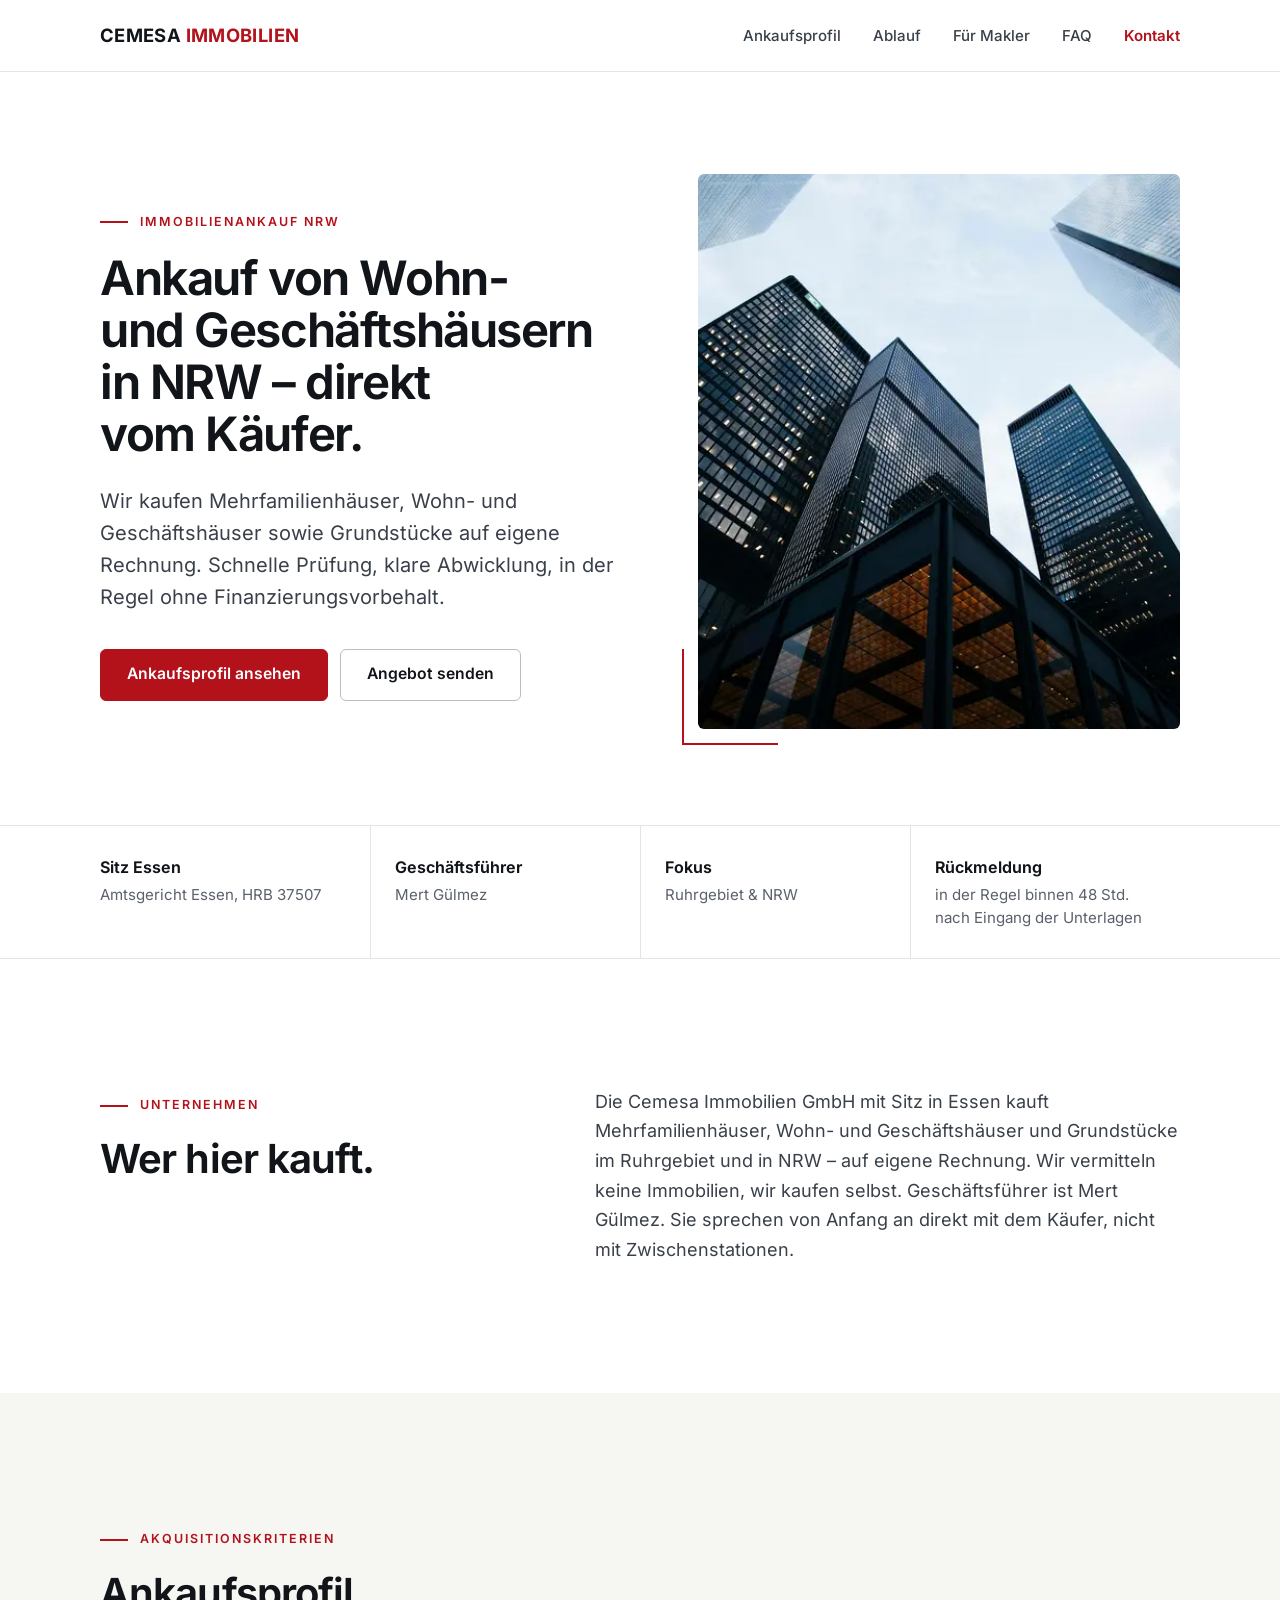
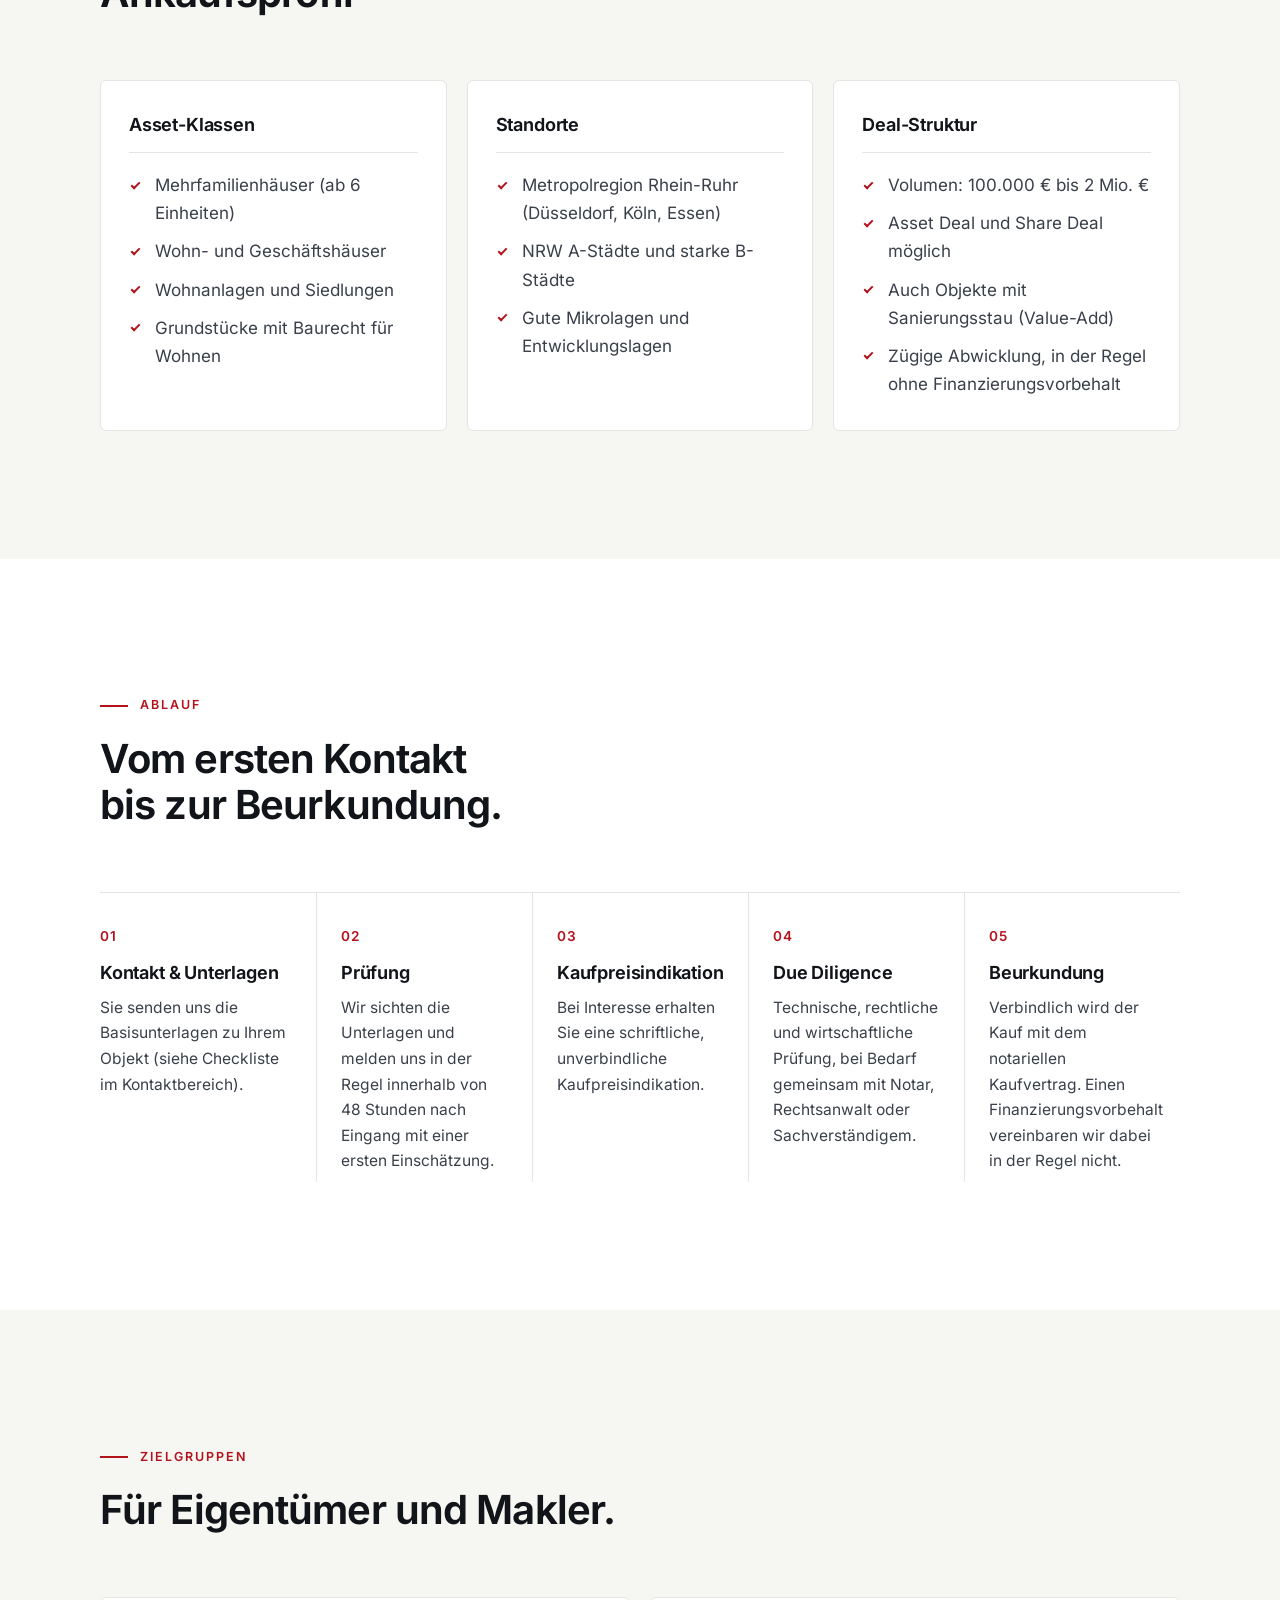
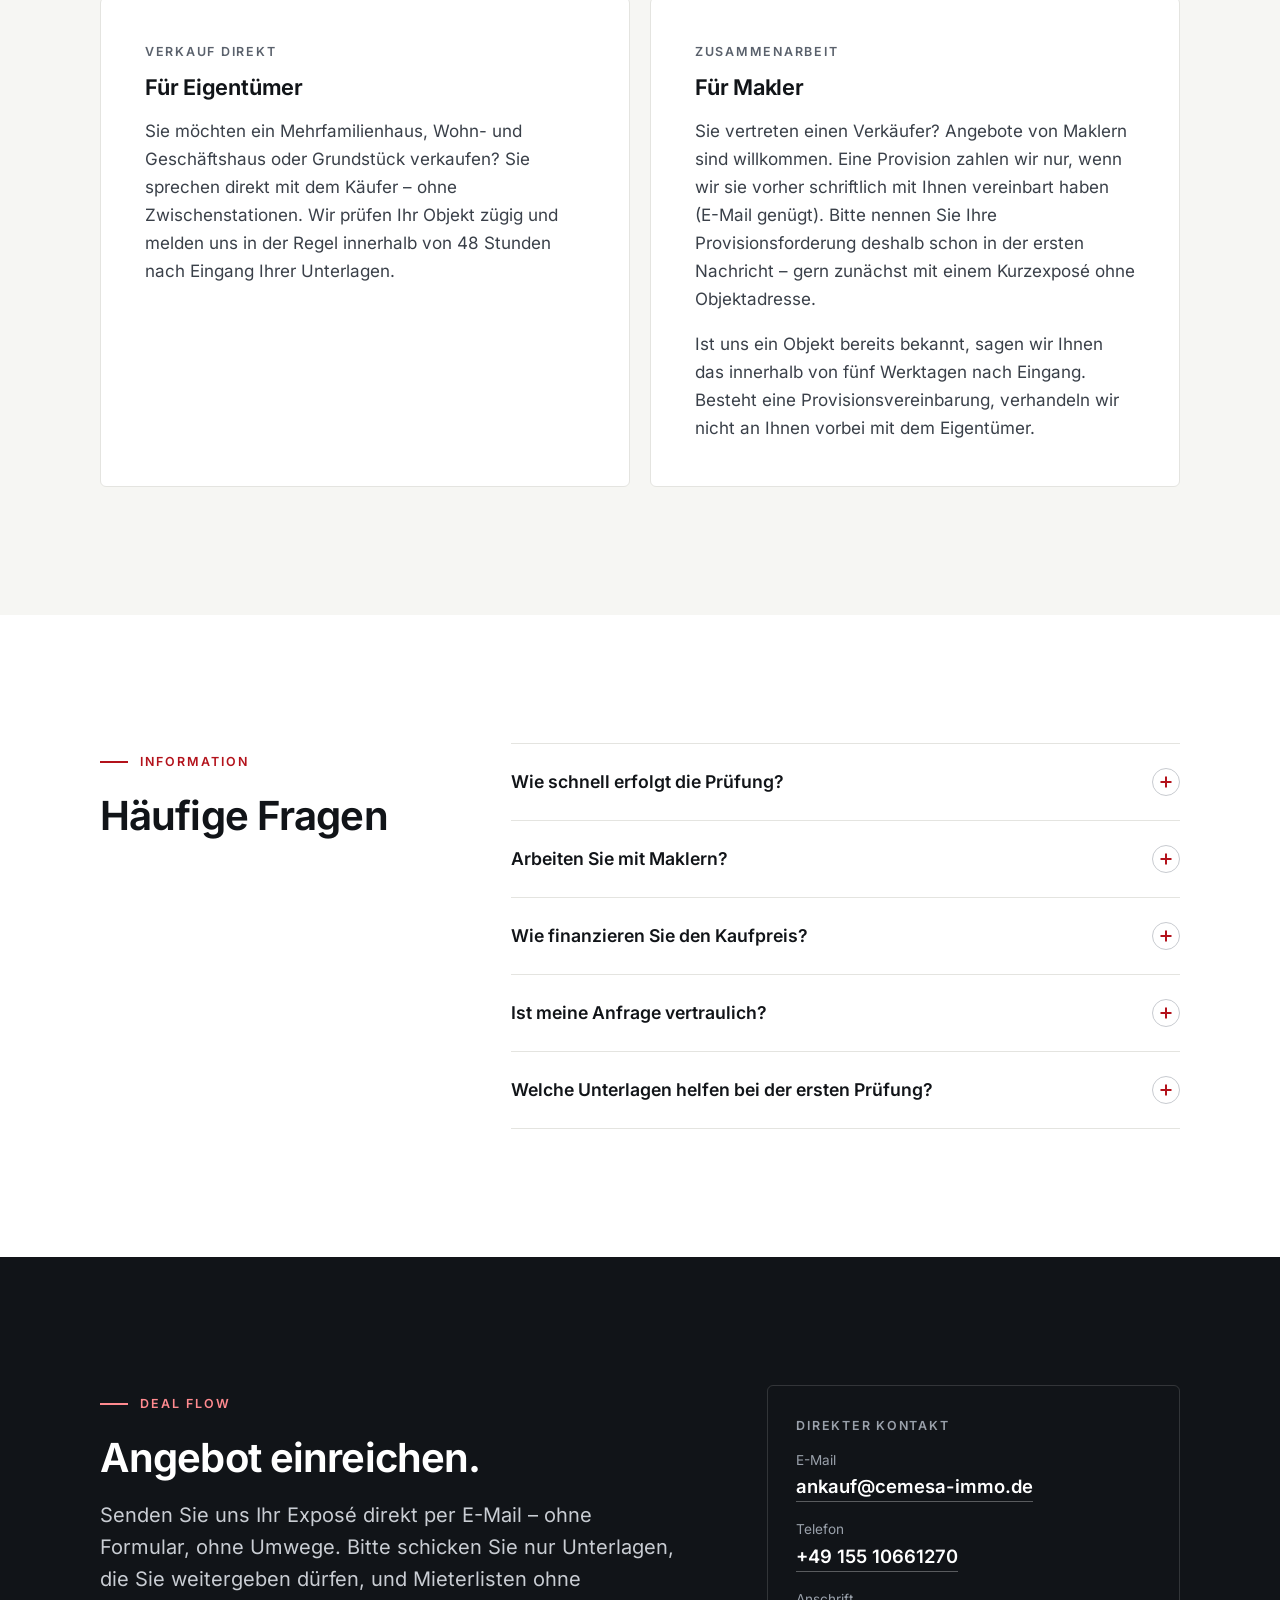
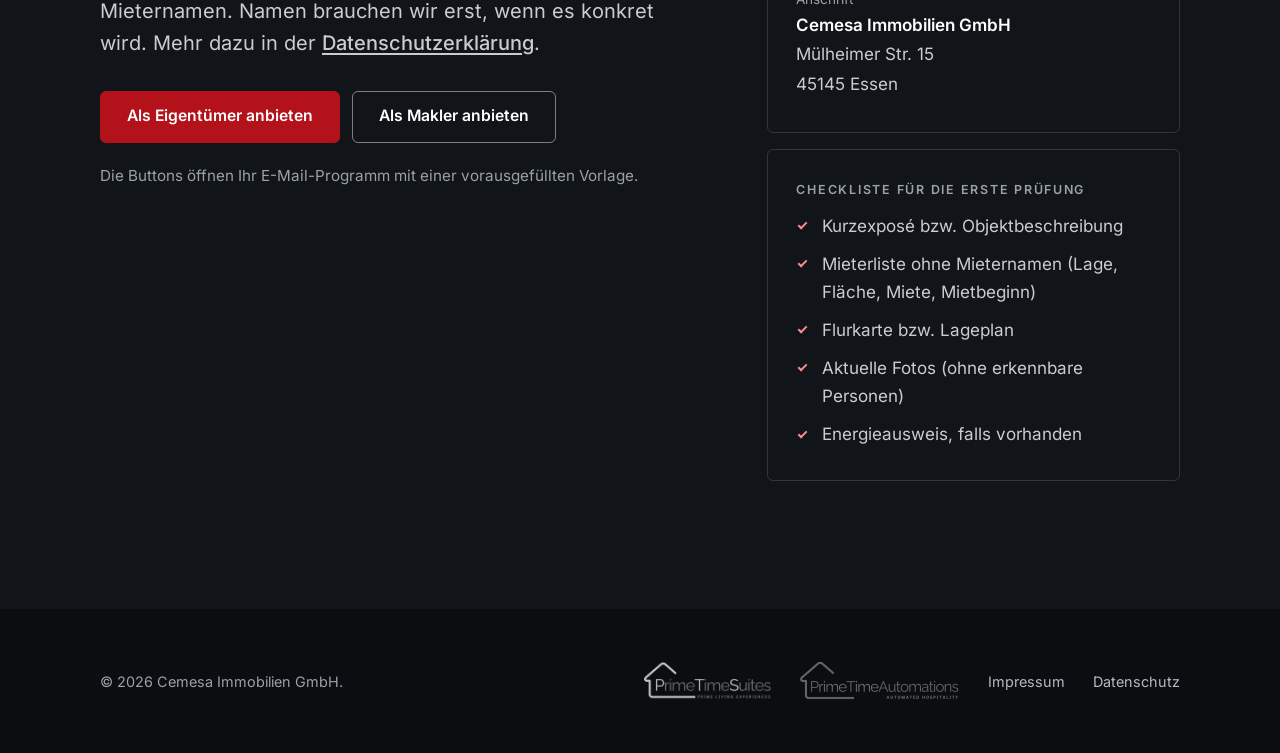
==== commit 8159b2ef: "Telefonnummer: überall +49 155 10661270" ====
--- a/index.html
+++ b/index.html
@@ -290,7 +290,7 @@
                         <span class="contact-label">E-Mail</span>
                         <a class="contact-line" href="mailto:ankauf@cemesa-immo.de">ankauf@cemesa-immo.de</a>
                         <span class="contact-label">Telefon</span>
-                        <a class="contact-line" href="tel:+4917672762444">+49 176 72762444</a>
+                        <a class="contact-line" href="tel:+4915510661270">+49 155 10661270</a>
                         <span class="contact-label">Anschrift</span>
                         <address>
                             <strong>Cemesa Immobilien GmbH</strong><br>
@@ -338,7 +338,7 @@
                 <strong>Cemesa Immobilien GmbH</strong><br>
                 Mülheimer Str. 15<br>
                 45145 Essen<br><br>
-                Telefon: +49 176 72762444<br>
+                Telefon: +49 155 10661270<br>
                 E-Mail: ankauf@cemesa-immo.de<br><br>
                 Vertretungsberechtigt: Mert Gülmez<br>
                 Registergericht: Amtsgericht Essen<br>
@@ -361,7 +361,7 @@
                 Mülheimer Str. 15<br>
                 45145 Essen<br>
                 vertreten durch den Geschäftsführer Mert Gülmez<br>
-                Telefon: +49 176 72762444<br>
+                Telefon: +49 155 10661270<br>
                 E-Mail: ankauf@cemesa-immo.de
             </p>
             <p>Einen Datenschutzbeauftragten haben wir nicht benannt, da hierzu für uns keine gesetzliche Pflicht besteht. Bei Fragen zum Datenschutz wenden Sie sich bitte an die oben genannten Kontaktdaten.</p>
